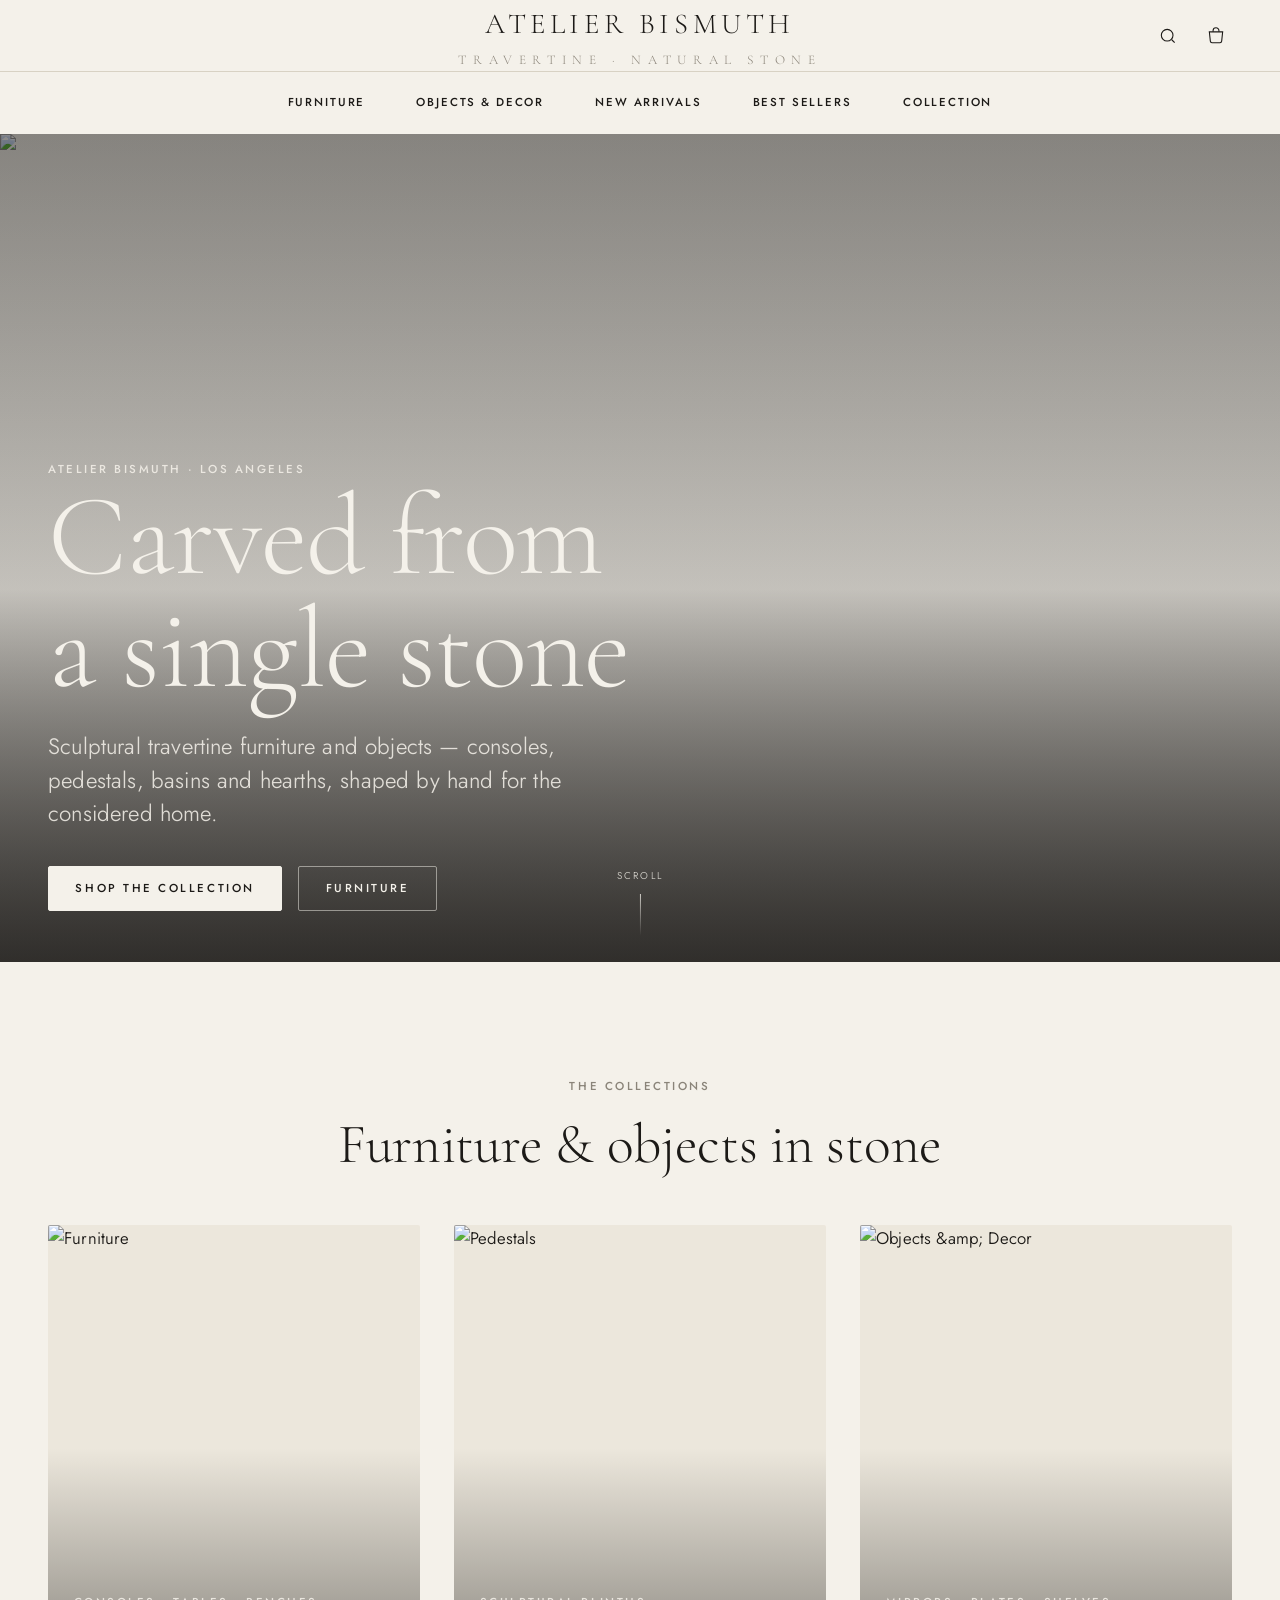
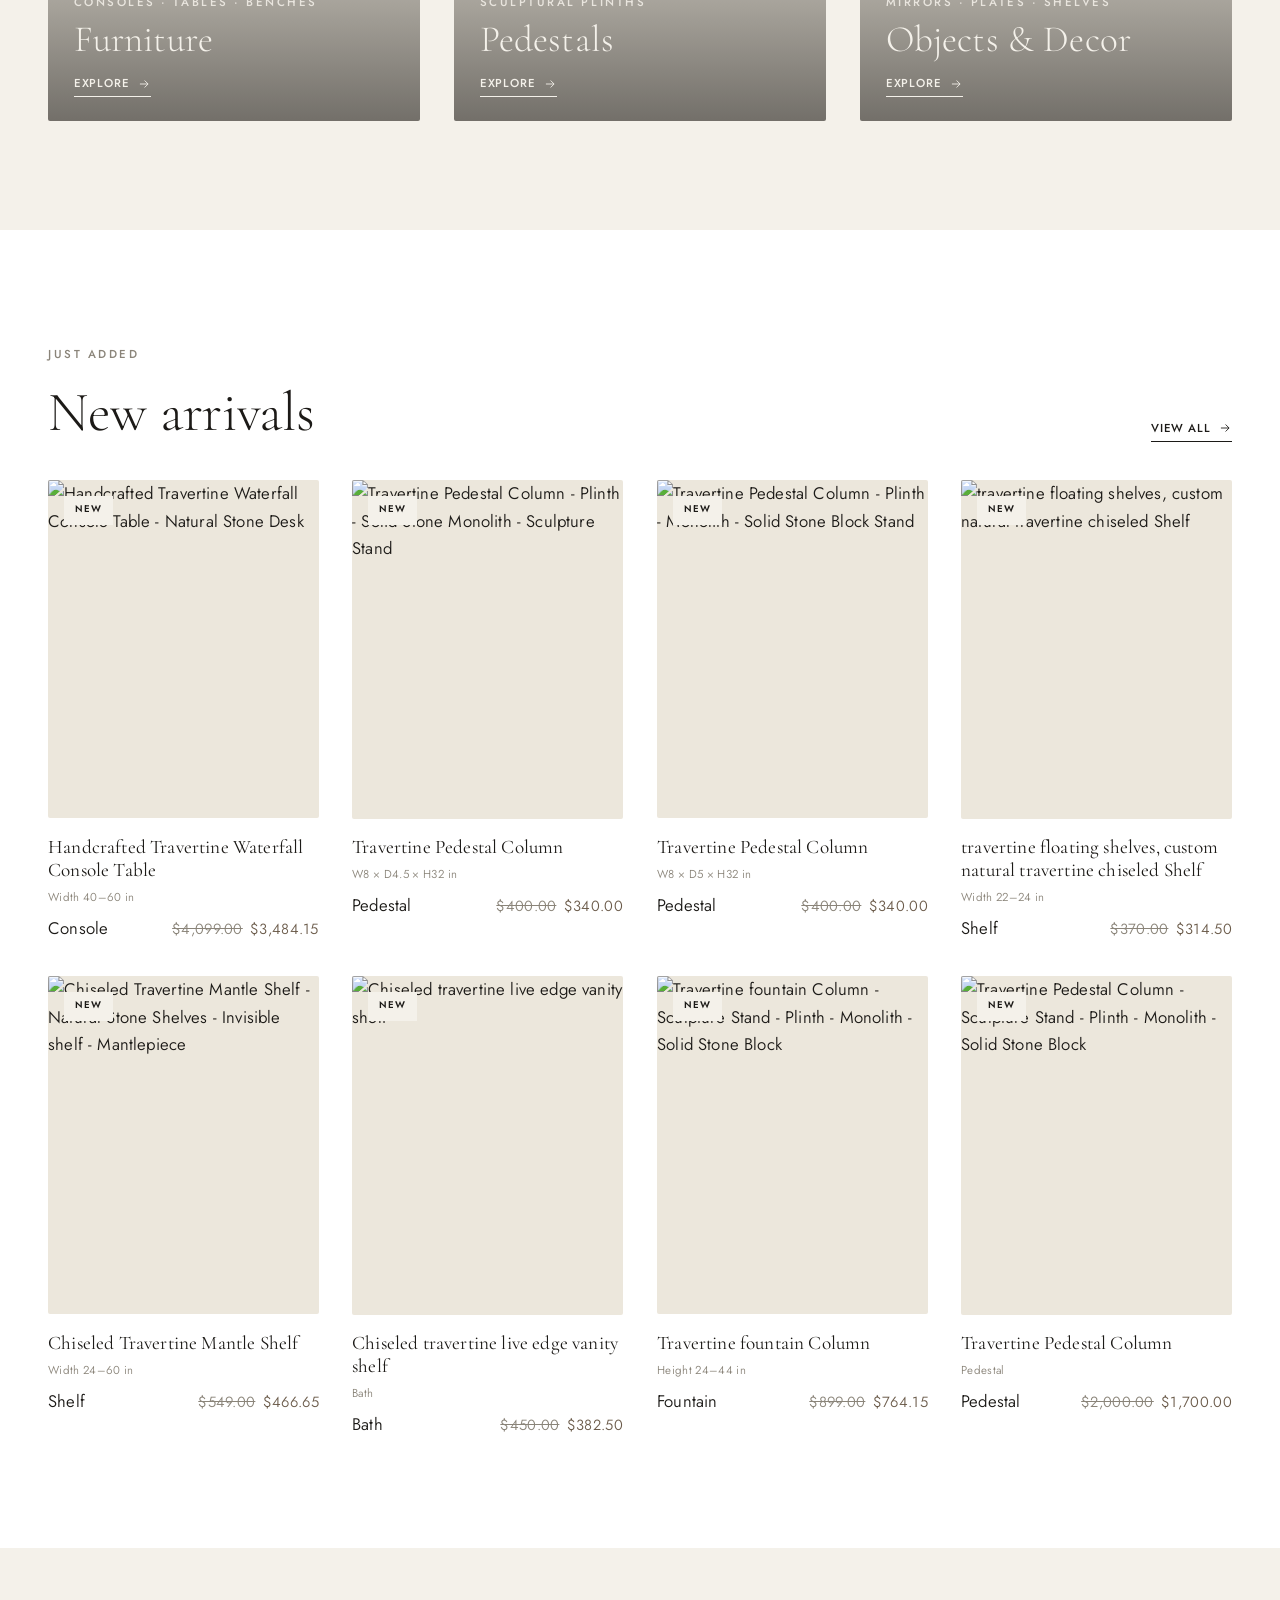
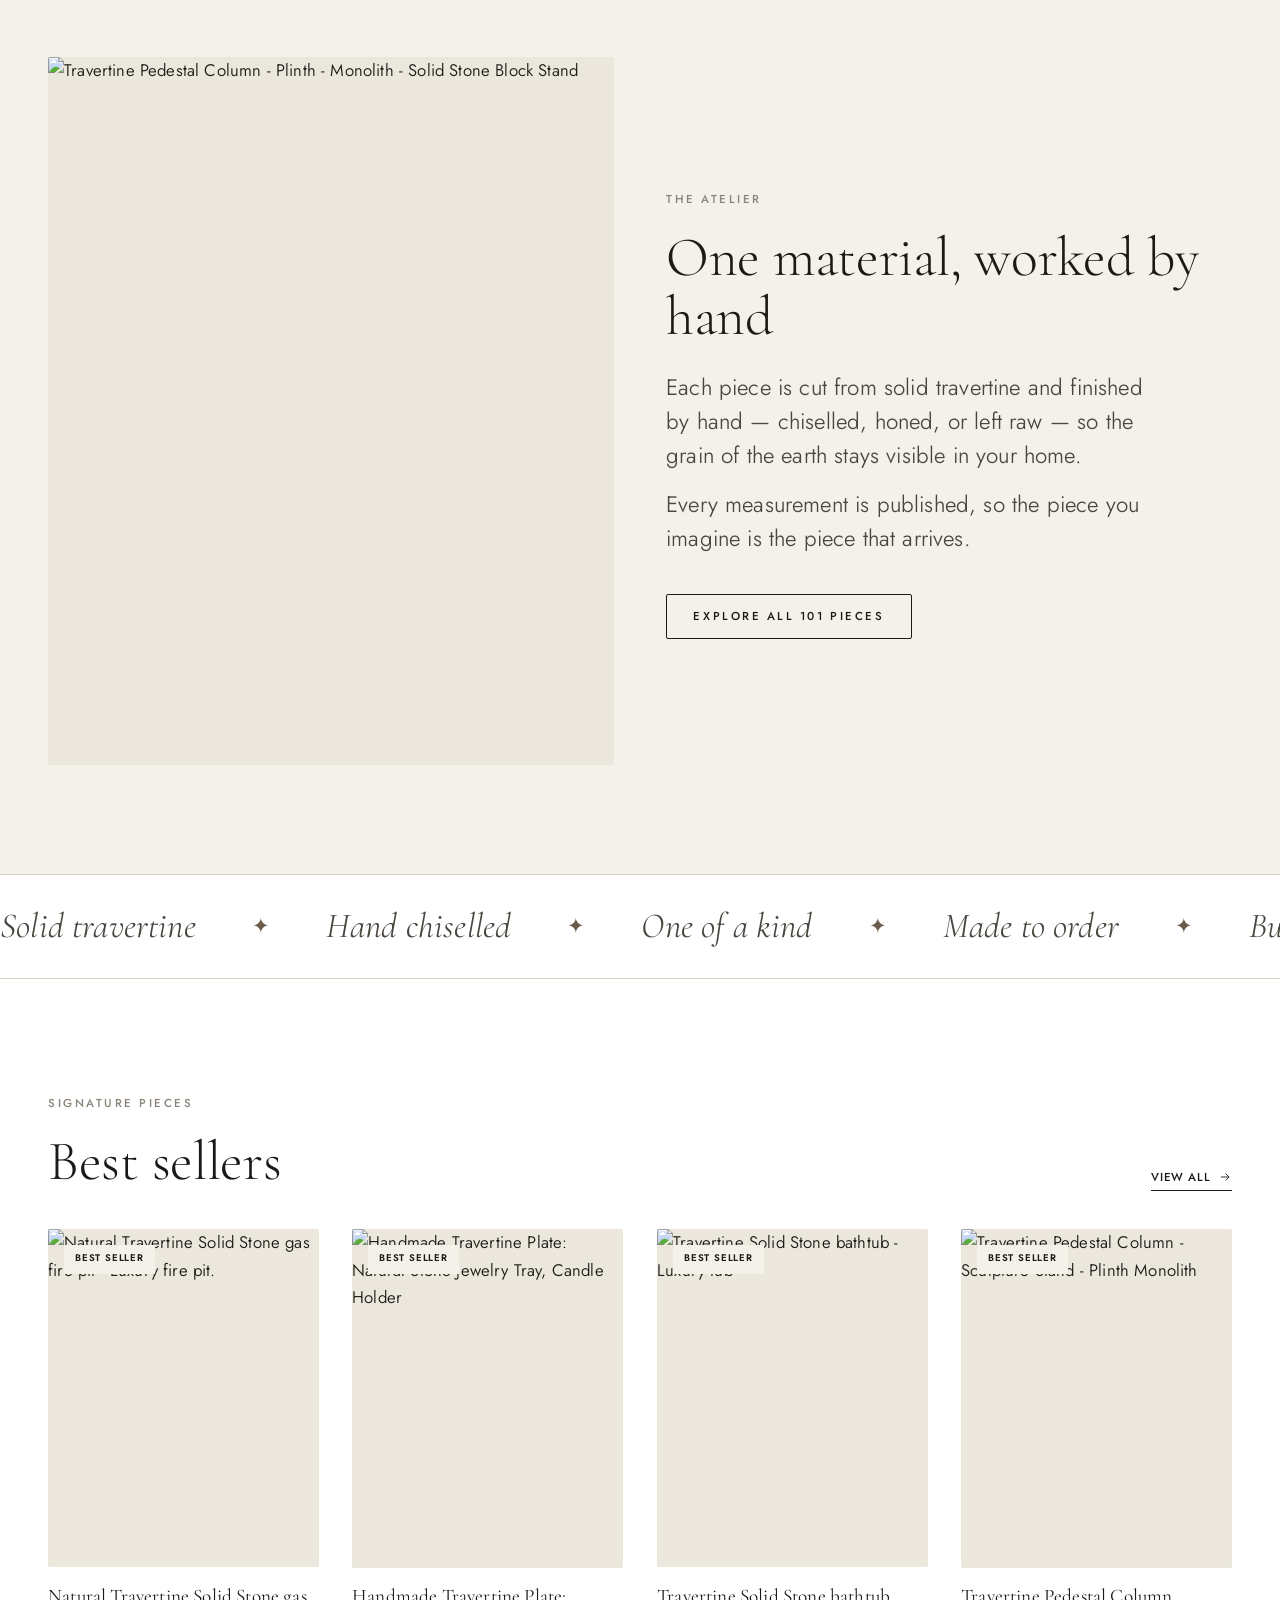
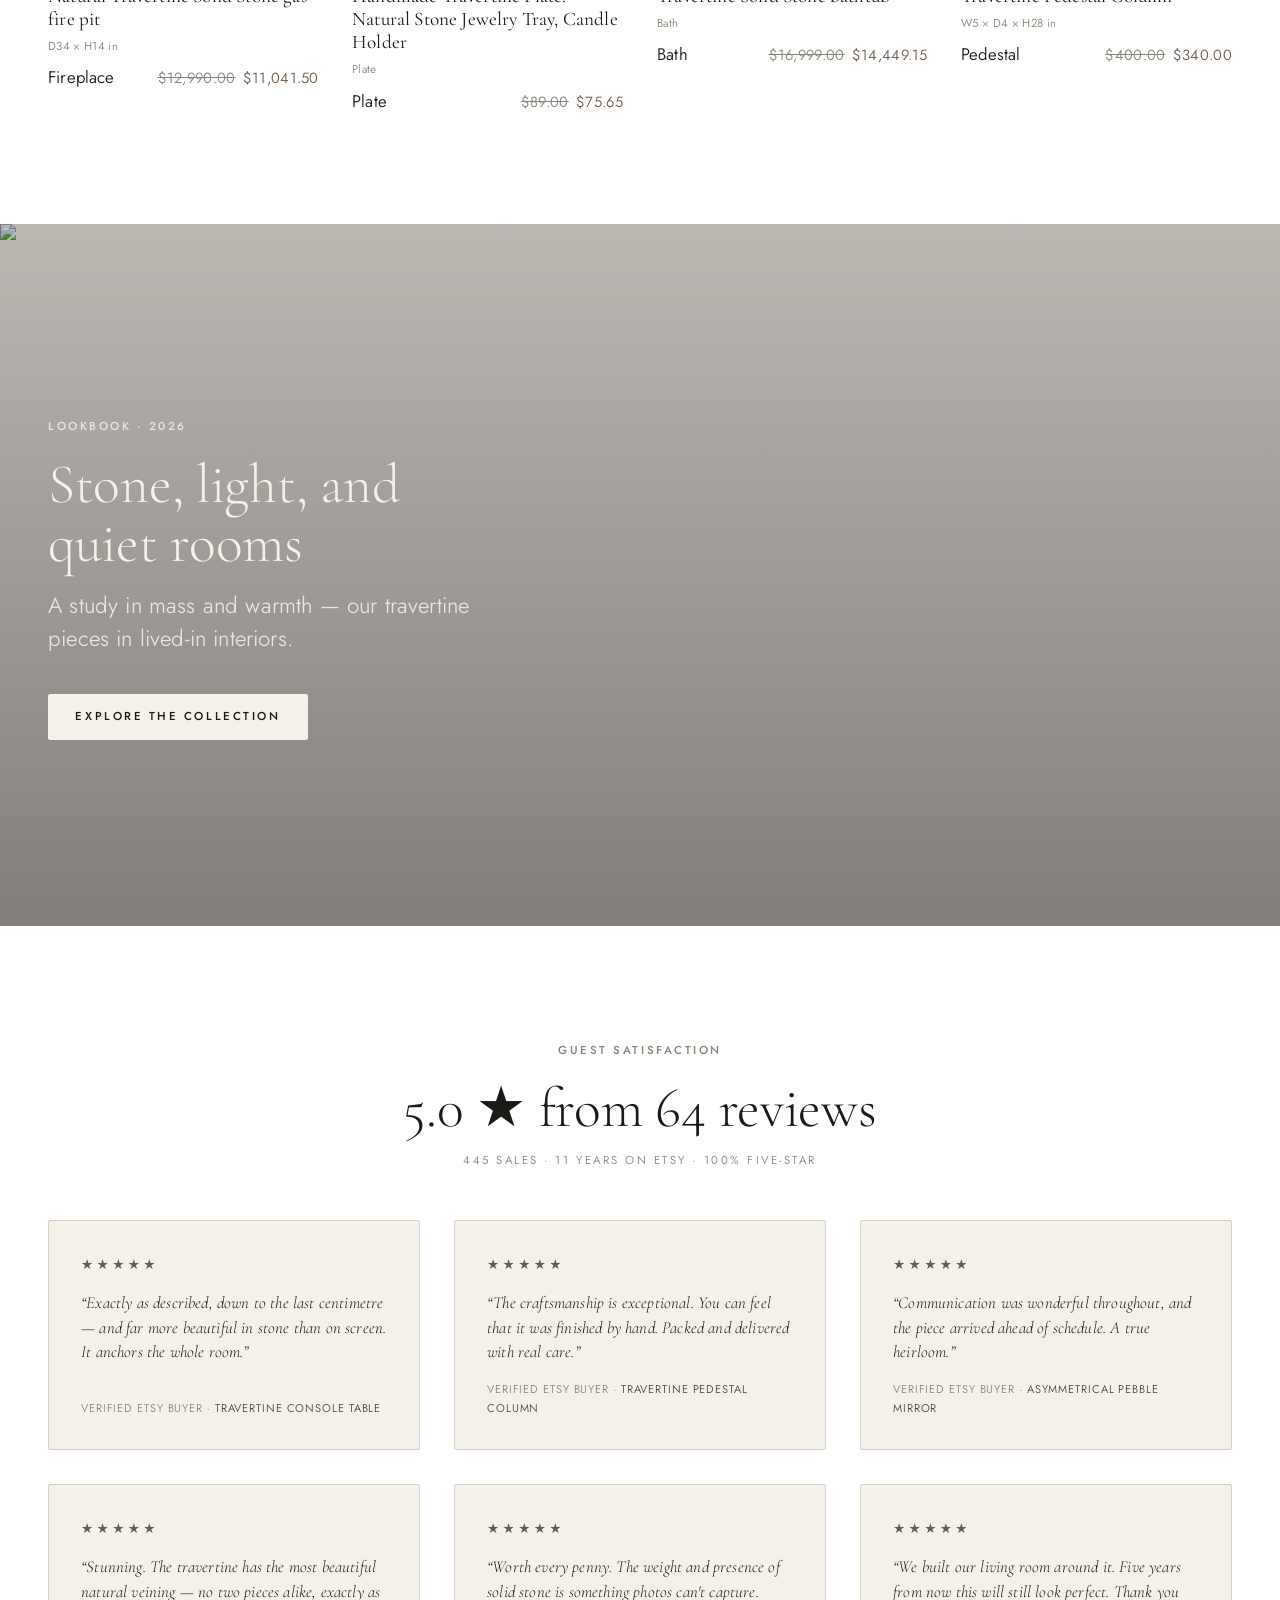
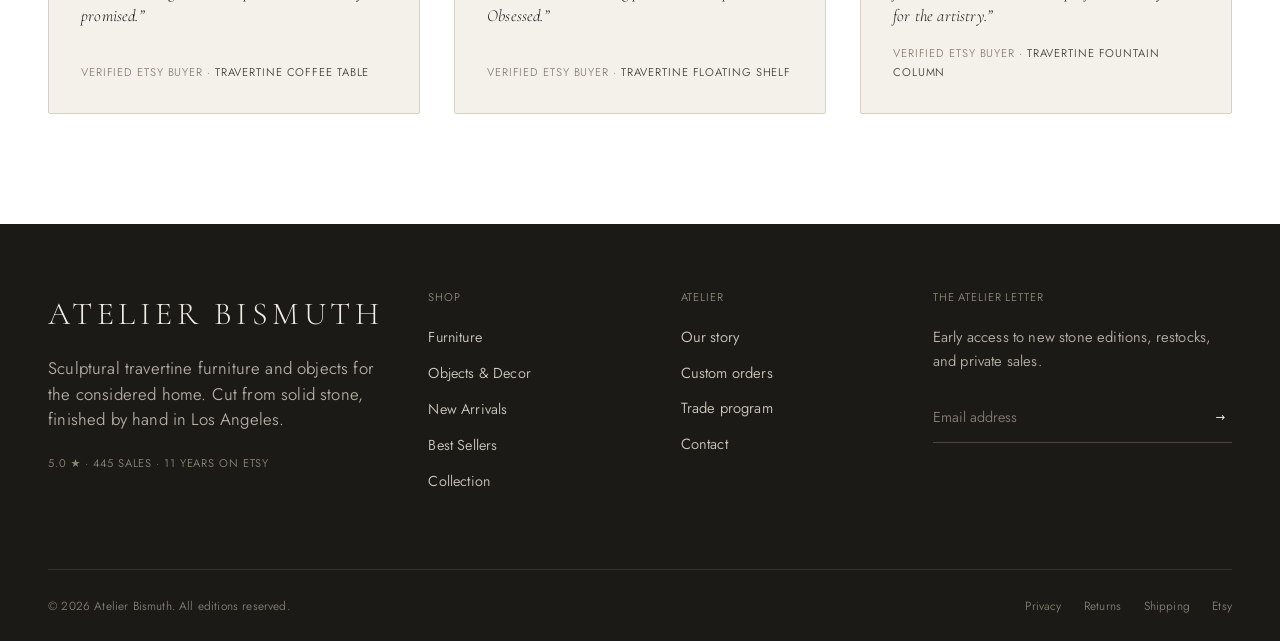
==== docs/index.html @ 09d8c958 "feat: Etsy reviews section (guest satisfaction) + dedupe New Arrivals/Best Sellers Co-Authored-By: C" ====
<!doctype html>
<html lang="en" class="no-js">
<head>
<meta charset="utf-8"><meta name="viewport" content="width=device-width, initial-scale=1.0">
<title>Travertine &amp; Natural Stone Furniture — Atelier Bismuth</title>
<meta name="description" content="Sculptural travertine furniture and objects — consoles, pedestals, basins and hearths, cut from solid stone and finished by hand in Los Angeles.">
<link rel="preconnect" href="https://fonts.googleapis.com"><link rel="preconnect" href="https://fonts.gstatic.com" crossorigin>
<link href="https://fonts.googleapis.com/css2?family=Cormorant+Garamond:ital,wght@0,300;0,400;0,500;1,300;1,400&family=Jost:wght@300;400;500&display=swap" rel="stylesheet">
<link rel="stylesheet" href="./base.css"><link rel="stylesheet" href="./site.css">
<script>document.documentElement.className='js';</script>
</head>
<body class="template-travertine-natural-stone-furniture">
<header class="site-header" data-header>
  <div class="page-width header-top">
    <div class="header-side">
      <button class="nav-toggle icon-btn" data-drawer-open aria-label="Menu"><svg width="20" height="20" viewBox="0 0 24 24" fill="none" stroke="currentColor" stroke-width="1.3"><path d="M3 6h18M3 12h18M3 18h18"/></svg></button>
    </div>
    <a href="index.html" class="brand-wordmark">Atelier Bismuth<small>Travertine · Natural Stone</small></a>
    <div class="header-side header-icons" style="justify-content:flex-end">
      <button class="icon-btn" aria-label="Search"><svg width="20" height="20" viewBox="0 0 24 24" fill="none" stroke="currentColor" stroke-width="1.3"><circle cx="11" cy="11" r="7"/><path d="m20 20-3.5-3.5"/></svg></button>
      <button class="icon-btn" aria-label="Cart"><svg width="20" height="20" viewBox="0 0 24 24" fill="none" stroke="currentColor" stroke-width="1.3"><path d="M4 7h16l-1.2 11.2a2 2 0 0 1-2 1.8H7.2a2 2 0 0 1-2-1.8L4 7Z"/><path d="M8.5 7V5.5a3.5 3.5 0 0 1 7 0V7"/></svg><span class="cart-count" style="display:none">0</span></button>
    </div>
  </div>
  <nav class="header-bar" aria-label="Primary"><div class="page-width header-bar__inner">
    <a href="furniture.html" class="nav-link">Furniture</a><a href="objects-decor.html" class="nav-link">Objects &amp; Decor</a><a href="new-arrivals.html" class="nav-link">New Arrivals</a><a href="best-sellers.html" class="nav-link">Best Sellers</a><a href="collection.html" class="nav-link">Collection</a>
  </div></nav>
</header>
<div class="drawer" data-drawer aria-hidden="true" role="dialog" aria-label="Menu">
  <div class="drawer__scrim" data-drawer-close></div>
  <div class="drawer__panel">
    <div class="flex items-center justify-between" style="margin-bottom:1rem"><span class="brand-wordmark" style="font-size:1.4rem">Atelier Bismuth</span><button class="icon-btn" data-drawer-close aria-label="Close"><svg width="20" height="20" viewBox="0 0 24 24" fill="none" stroke="currentColor" stroke-width="1.3"><path d="M5 5l14 14M19 5L5 19"/></svg></button></div>
    <nav class="stack" style="--stack-gap:0.3rem"><a href="furniture.html" class="nav-link" data-drawer-close>Furniture</a><a href="objects-decor.html" class="nav-link" data-drawer-close>Objects &amp; Decor</a><a href="new-arrivals.html" class="nav-link" data-drawer-close>New Arrivals</a><a href="best-sellers.html" class="nav-link" data-drawer-close>Best Sellers</a><a href="collection.html" class="nav-link" data-drawer-close>Collection</a></nav>
  </div>
</div>
<main>
  <section class="hero">
    <div class="hero__media"><img src="https://i.etsystatic.com/8535050/r/il/a864c3/8140949678/il_fullxfull.8140949678_akm6.jpg" alt="Handcrafted Travertine Waterfall Console Table - Natural Stone Desk"><div class="hero__scrim"></div></div>
    <div class="hero__inner page-width"><div class="measure-wide">
      <span class="eyebrow" style="color:rgba(244,241,234,.85)" data-reveal>Atelier Bismuth · Los Angeles</span>
      <h1 class="hero__title display" data-reveal data-reveal-delay="1">Carved from<br>a single stone</h1>
      <p class="hero__sub lead" data-reveal data-reveal-delay="2">Sculptural travertine furniture and objects — consoles, pedestals, basins and hearths, shaped by hand for the considered home.</p>
      <div class="hero__actions" data-reveal data-reveal-delay="3"><a href="collection.html" class="btn btn--light">Shop the collection</a><a href="furniture.html" class="btn btn--ghost-light">Furniture</a></div>
    </div></div>
    <div class="scroll-cue">Scroll<span></span></div>
  </section>

  <section class="section"><div class="page-width">
    <div class="center" style="margin-bottom:clamp(2rem,4vw,4rem)" data-reveal><span class="eyebrow">The Collections</span><h2 class="h2 mt-2">Furniture &amp; objects in stone</h2></div>
    <div class="grid cols-3">
      <a href="furniture.html" class="collection-tile" data-reveal>
    <div class="media media--tall media-zoom"><img src="https://i.etsystatic.com/8535050/r/il/3b7f1e/6748838439/il_fullxfull.6748838439_lgia.jpg" loading="lazy" alt="Furniture">
      <div class="tile-grad"></div>
      <div class="tile-cap"><span class="eyebrow" style="color:rgba(244,241,234,.85)">Consoles · Tables · Benches</span><h3 class="h3">Furniture</h3><span class="link-underline">Explore <svg width="14" height="14" viewBox="0 0 24 24" fill="none" stroke="currentColor" stroke-width="1.5"><path d="M5 12h14M13 6l6 6-6 6"/></svg></span></div>
    </div></a>
      <a href="furniture.html?f=Pedestals" class="collection-tile" data-reveal>
    <div class="media media--tall media-zoom"><img src="https://i.etsystatic.com/8535050/r/il/3b7f1e/6748838439/il_fullxfull.6748838439_lgia.jpg" loading="lazy" alt="Pedestals">
      <div class="tile-grad"></div>
      <div class="tile-cap"><span class="eyebrow" style="color:rgba(244,241,234,.85)">Sculptural plinths</span><h3 class="h3">Pedestals</h3><span class="link-underline">Explore <svg width="14" height="14" viewBox="0 0 24 24" fill="none" stroke="currentColor" stroke-width="1.5"><path d="M5 12h14M13 6l6 6-6 6"/></svg></span></div>
    </div></a>
      <a href="objects-decor.html" class="collection-tile" data-reveal>
    <div class="media media--tall media-zoom"><img src="https://i.etsystatic.com/8535050/r/il/14fc6a/8160767980/il_fullxfull.8160767980_43hy.jpg" loading="lazy" alt="Objects &amp;amp; Decor">
      <div class="tile-grad"></div>
      <div class="tile-cap"><span class="eyebrow" style="color:rgba(244,241,234,.85)">Mirrors · Plates · Shelves</span><h3 class="h3">Objects &amp; Decor</h3><span class="link-underline">Explore <svg width="14" height="14" viewBox="0 0 24 24" fill="none" stroke="currentColor" stroke-width="1.5"><path d="M5 12h14M13 6l6 6-6 6"/></svg></span></div>
    </div></a>
    </div>
  </div></section>

  <section class="section bg-surface"><div class="page-width">
    <div class="row-head" data-reveal><div><span class="eyebrow">Just added</span><h2 class="h2 mt-2">New arrivals</h2></div><a href="new-arrivals.html" class="link-underline link-arrow">View all <svg width="14" height="14" viewBox="0 0 24 24" fill="none" stroke="currentColor" stroke-width="1.5"><path d="M5 12h14M13 6l6 6-6 6"/></svg></a></div>
    <div class="grid cols-4"><article class="product-card" data-cat="Furniture" data-sub="Console" data-group="Tables &amp; Consoles" data-reveal data-reveal-delay="1">
    <a href="product.html?h=handcrafted-travertine-waterfall-console-table-natural-stone-desk" class="product-card__media media media-zoom" aria-label="Handcrafted Travertine Waterfall Console Table - Natural Stone Desk">
      <span class="product-card__badge">New</span>
      <img src="https://i.etsystatic.com/8535050/r/il/a864c3/8140949678/il_fullxfull.8140949678_akm6.jpg" loading="lazy" width="700" height="875" alt="Handcrafted Travertine Waterfall Console Table - Natural Stone Desk">
      <img class="alt-img" src="https://i.etsystatic.com/8535050/r/il/11e44e/8140952048/il_fullxfull.8140952048_isll.jpg" loading="lazy" alt="" aria-hidden="true">
    </a>
    <div class="product-card__body">
      <a href="product.html?h=handcrafted-travertine-waterfall-console-table-natural-stone-desk"><h3 class="product-card__title">Handcrafted Travertine Waterfall Console Table</h3></a>
      <span class="product-card__dims">Width 40–60 in</span>
      <div class="product-card__meta"><span class="product-card__type">Console</span>
        <span class="product-card__price"><span class="price--was">$4,099.00</span><span class="price--sale">$3,484.15</span></span></div>
    </div>
  </article><article class="product-card" data-cat="Furniture" data-sub="Pedestal" data-group="Pedestals" data-reveal data-reveal-delay="2">
    <a href="product.html?h=travertine-pedestal-column-plinth-solid-stone-monolith-sculpture-stand" class="product-card__media media media-zoom" aria-label="Travertine Pedestal Column - Plinth - Solid Stone Monolith - Sculpture Stand">
      <span class="product-card__badge">New</span>
      <img src="https://i.etsystatic.com/8535050/r/il/3b7f1e/6748838439/il_fullxfull.6748838439_lgia.jpg" loading="lazy" width="700" height="875" alt="Travertine Pedestal Column - Plinth - Solid Stone Monolith - Sculpture Stand">
      <img class="alt-img" src="https://i.etsystatic.com/8535050/r/il/f64639/6747308183/il_fullxfull.6747308183_tleb.jpg" loading="lazy" alt="" aria-hidden="true">
    </a>
    <div class="product-card__body">
      <a href="product.html?h=travertine-pedestal-column-plinth-solid-stone-monolith-sculpture-stand"><h3 class="product-card__title">Travertine Pedestal Column</h3></a>
      <span class="product-card__dims">W8 × D4.5 × H32 in</span>
      <div class="product-card__meta"><span class="product-card__type">Pedestal</span>
        <span class="product-card__price"><span class="price--was">$400.00</span><span class="price--sale">$340.00</span></span></div>
    </div>
  </article><article class="product-card" data-cat="Furniture" data-sub="Pedestal" data-group="Pedestals" data-reveal data-reveal-delay="3">
    <a href="product.html?h=travertine-pedestal-column-plinth-monolith-solid-stone-block-stand" class="product-card__media media media-zoom" aria-label="Travertine Pedestal Column - Plinth - Monolith - Solid Stone Block Stand">
      <span class="product-card__badge">New</span>
      <img src="https://i.etsystatic.com/8535050/r/il/c7f630/7123890373/il_fullxfull.7123890373_auor.jpg" loading="lazy" width="700" height="875" alt="Travertine Pedestal Column - Plinth - Monolith - Solid Stone Block Stand">
      <img class="alt-img" src="https://i.etsystatic.com/8535050/r/il/b21faa/7966545280/il_fullxfull.7966545280_alse.jpg" loading="lazy" alt="" aria-hidden="true">
    </a>
    <div class="product-card__body">
      <a href="product.html?h=travertine-pedestal-column-plinth-monolith-solid-stone-block-stand"><h3 class="product-card__title">Travertine Pedestal Column</h3></a>
      <span class="product-card__dims">W8 × D5 × H32 in</span>
      <div class="product-card__meta"><span class="product-card__type">Pedestal</span>
        <span class="product-card__price"><span class="price--was">$400.00</span><span class="price--sale">$340.00</span></span></div>
    </div>
  </article><article class="product-card" data-cat="Furniture" data-sub="Shelf" data-group="Shelves" data-reveal data-reveal-delay="4">
    <a href="product.html?h=travertine-floating-shelves-custom-natural-travertine-chiseled-shelf" class="product-card__media media media-zoom" aria-label="travertine floating shelves, custom natural travertine chiseled Shelf">
      <span class="product-card__badge">New</span>
      <img src="https://i.etsystatic.com/8535050/r/il/34f8f6/8231024393/il_fullxfull.8231024393_g1g0.jpg" loading="lazy" width="700" height="875" alt="travertine floating shelves, custom natural travertine chiseled Shelf">
      <img class="alt-img" src="https://i.etsystatic.com/8535050/r/il/d2efe3/6336803021/il_fullxfull.6336803021_gnzm.jpg" loading="lazy" alt="" aria-hidden="true">
    </a>
    <div class="product-card__body">
      <a href="product.html?h=travertine-floating-shelves-custom-natural-travertine-chiseled-shelf"><h3 class="product-card__title">travertine floating shelves, custom natural travertine chiseled Shelf</h3></a>
      <span class="product-card__dims">Width 22–24 in</span>
      <div class="product-card__meta"><span class="product-card__type">Shelf</span>
        <span class="product-card__price"><span class="price--was">$370.00</span><span class="price--sale">$314.50</span></span></div>
    </div>
  </article><article class="product-card" data-cat="Furniture" data-sub="Shelf" data-group="Shelves" data-reveal data-reveal-delay="1">
    <a href="product.html?h=chiseled-travertine-mantle-shelf-natural-stone-shelves-invisible-shelf" class="product-card__media media media-zoom" aria-label="Chiseled Travertine Mantle Shelf - Natural Stone Shelves - Invisible shelf - Mantlepiece">
      <span class="product-card__badge">New</span>
      <img src="https://i.etsystatic.com/8535050/r/il/dde16d/8181881985/il_fullxfull.8181881985_15hk.jpg" loading="lazy" width="700" height="875" alt="Chiseled Travertine Mantle Shelf - Natural Stone Shelves - Invisible shelf - Mantlepiece">
      <img class="alt-img" src="https://i.etsystatic.com/8535050/r/il/09d345/7313768215/il_fullxfull.7313768215_q37n.jpg" loading="lazy" alt="" aria-hidden="true">
    </a>
    <div class="product-card__body">
      <a href="product.html?h=chiseled-travertine-mantle-shelf-natural-stone-shelves-invisible-shelf"><h3 class="product-card__title">Chiseled Travertine Mantle Shelf</h3></a>
      <span class="product-card__dims">Width 24–60 in</span>
      <div class="product-card__meta"><span class="product-card__type">Shelf</span>
        <span class="product-card__price"><span class="price--was">$549.00</span><span class="price--sale">$466.65</span></span></div>
    </div>
  </article><article class="product-card" data-cat="Furniture" data-sub="Bath" data-group="Tubs &amp; Baths" data-reveal data-reveal-delay="2">
    <a href="product.html?h=chiseled-travertine-live-edge-vanity-shelf" class="product-card__media media media-zoom" aria-label="Chiseled travertine live edge vanity shelf">
      <span class="product-card__badge">New</span>
      <img src="https://i.etsystatic.com/8535050/r/il/4c0faf/6126847923/il_fullxfull.6126847923_2o0r.jpg" loading="lazy" width="700" height="875" alt="Chiseled travertine live edge vanity shelf">
      <img class="alt-img" src="https://i.etsystatic.com/8535050/r/il/ca6086/5445692611/il_fullxfull.5445692611_dldk.jpg" loading="lazy" alt="" aria-hidden="true">
    </a>
    <div class="product-card__body">
      <a href="product.html?h=chiseled-travertine-live-edge-vanity-shelf"><h3 class="product-card__title">Chiseled travertine live edge vanity shelf</h3></a>
      <span class="product-card__dims">Bath</span>
      <div class="product-card__meta"><span class="product-card__type">Bath</span>
        <span class="product-card__price"><span class="price--was">$450.00</span><span class="price--sale">$382.50</span></span></div>
    </div>
  </article><article class="product-card" data-cat="Objects &amp; Decor" data-sub="Fountain" data-group="Fountains" data-reveal data-reveal-delay="3">
    <a href="product.html?h=travertine-fountain-column-sculpture-stand-plinth-monolith-solid-stone" class="product-card__media media media-zoom" aria-label="Travertine fountain Column - Sculpture Stand - Plinth - Monolith - Solid Stone Block">
      <span class="product-card__badge">New</span>
      <img src="https://i.etsystatic.com/8535050/r/il/14fc6a/8160767980/il_fullxfull.8160767980_43hy.jpg" loading="lazy" width="700" height="875" alt="Travertine fountain Column - Sculpture Stand - Plinth - Monolith - Solid Stone Block">
      <img class="alt-img" src="https://i.etsystatic.com/8535050/r/il/671c08/8205492875/il_fullxfull.8205492875_cqah.jpg" loading="lazy" alt="" aria-hidden="true">
    </a>
    <div class="product-card__body">
      <a href="product.html?h=travertine-fountain-column-sculpture-stand-plinth-monolith-solid-stone"><h3 class="product-card__title">Travertine fountain Column</h3></a>
      <span class="product-card__dims">Height 24–44 in</span>
      <div class="product-card__meta"><span class="product-card__type">Fountain</span>
        <span class="product-card__price"><span class="price--was">$899.00</span><span class="price--sale">$764.15</span></span></div>
    </div>
  </article><article class="product-card" data-cat="Furniture" data-sub="Pedestal" data-group="Pedestals" data-reveal data-reveal-delay="4">
    <a href="product.html?h=travertine-pedestal-column-sculpture-stand-plinth-monolith-solid-stone" class="product-card__media media media-zoom" aria-label="Travertine Pedestal Column - Sculpture Stand - Plinth - Monolith - Solid Stone Block">
      <span class="product-card__badge">New</span>
      <img src="https://i.etsystatic.com/8535050/r/il/848041/8157568504/il_fullxfull.8157568504_nir0.jpg" loading="lazy" width="700" height="875" alt="Travertine Pedestal Column - Sculpture Stand - Plinth - Monolith - Solid Stone Block">
      <img class="alt-img" src="https://i.etsystatic.com/8535050/r/il/671c08/8205492875/il_fullxfull.8205492875_cqah.jpg" loading="lazy" alt="" aria-hidden="true">
    </a>
    <div class="product-card__body">
      <a href="product.html?h=travertine-pedestal-column-sculpture-stand-plinth-monolith-solid-stone"><h3 class="product-card__title">Travertine Pedestal Column</h3></a>
      <span class="product-card__dims">Pedestal</span>
      <div class="product-card__meta"><span class="product-card__type">Pedestal</span>
        <span class="product-card__price"><span class="price--was">$2,000.00</span><span class="price--sale">$1,700.00</span></span></div>
    </div>
  </article></div>
  </div></section>

  <section class="section"><div class="page-width"><div class="feature">
    <div class="feature__media media media--portrait media-zoom" data-reveal><img src="https://i.etsystatic.com/8535050/r/il/c7f630/7123890373/il_fullxfull.7123890373_auor.jpg" loading="lazy" alt="Travertine Pedestal Column - Plinth - Monolith - Solid Stone Block Stand"></div>
    <div class="feature__copy" data-reveal data-reveal-delay="1"><span class="eyebrow">The Atelier</span><h2 class="h2 mt-2">One material, worked by hand</h2>
      <div class="feature__body lead mt-3"><p>Each piece is cut from solid travertine and finished by hand — chiselled, honed, or left raw — so the grain of the earth stays visible in your home.</p><p style="margin-top:1rem">Every measurement is published, so the piece you imagine is the piece that arrives.</p></div>
      <a href="collection.html" class="btn btn--outline mt-4">Explore all 101 pieces</a></div>
  </div></div></section>

  <div class="marquee bg-surface" aria-hidden="true"><div class="marquee__track"><span>Solid travertine</span><span>Hand chiselled</span><span>One of a kind</span><span>Made to order</span><span>Built to outlast us</span><span>Solid travertine</span><span>Hand chiselled</span><span>One of a kind</span><span>Made to order</span><span>Built to outlast us</span></div></div>

  <section class="section bg-surface"><div class="page-width">
    <div class="row-head" data-reveal><div><span class="eyebrow">Signature pieces</span><h2 class="h2 mt-2">Best sellers</h2></div><a href="best-sellers.html" class="link-underline link-arrow">View all <svg width="14" height="14" viewBox="0 0 24 24" fill="none" stroke="currentColor" stroke-width="1.5"><path d="M5 12h14M13 6l6 6-6 6"/></svg></a></div>
    <div class="grid cols-4"><article class="product-card" data-cat="Furniture" data-sub="Fireplace" data-group="Fireplaces" data-reveal data-reveal-delay="1">
    <a href="product.html?h=natural-travertine-solid-stone-gas-fire-pit-luxury-fire-pit" class="product-card__media media media-zoom" aria-label="Natural Travertine Solid Stone gas fire pit - Luxury fire pit.">
      <span class="product-card__badge">Best seller</span>
      <img src="https://i.etsystatic.com/8535050/r/il/c9cb9e/8141248894/il_fullxfull.8141248894_ne6q.jpg" loading="lazy" width="700" height="875" alt="Natural Travertine Solid Stone gas fire pit - Luxury fire pit.">
      <img class="alt-img" src="https://i.etsystatic.com/8535050/r/il/845bb2/8189146819/il_fullxfull.8189146819_m562.jpg" loading="lazy" alt="" aria-hidden="true">
    </a>
    <div class="product-card__body">
      <a href="product.html?h=natural-travertine-solid-stone-gas-fire-pit-luxury-fire-pit"><h3 class="product-card__title">Natural Travertine Solid Stone gas fire pit</h3></a>
      <span class="product-card__dims">D34 × H14 in</span>
      <div class="product-card__meta"><span class="product-card__type">Fireplace</span>
        <span class="product-card__price"><span class="price--was">$12,990.00</span><span class="price--sale">$11,041.50</span></span></div>
    </div>
  </article><article class="product-card" data-cat="Objects &amp; Decor" data-sub="Plate" data-group="Plates &amp; Trays" data-reveal data-reveal-delay="2">
    <a href="product.html?h=handmade-travertine-plate-natural-stone-jewelry-tray-candle-holder" class="product-card__media media media-zoom" aria-label="Handmade Travertine Plate: Natural Stone Jewelry Tray, Candle Holder">
      <span class="product-card__badge">Best seller</span>
      <img src="https://i.etsystatic.com/8535050/r/il/5efb4b/6529911934/il_fullxfull.6529911934_nh52.jpg" loading="lazy" width="700" height="875" alt="Handmade Travertine Plate: Natural Stone Jewelry Tray, Candle Holder">
      <img class="alt-img" src="https://i.etsystatic.com/8535050/r/il/6376fc/6529911858/il_fullxfull.6529911858_eqwm.jpg" loading="lazy" alt="" aria-hidden="true">
    </a>
    <div class="product-card__body">
      <a href="product.html?h=handmade-travertine-plate-natural-stone-jewelry-tray-candle-holder"><h3 class="product-card__title">Handmade Travertine Plate: Natural Stone Jewelry Tray, Candle Holder</h3></a>
      <span class="product-card__dims">Plate</span>
      <div class="product-card__meta"><span class="product-card__type">Plate</span>
        <span class="product-card__price"><span class="price--was">$89.00</span><span class="price--sale">$75.65</span></span></div>
    </div>
  </article><article class="product-card" data-cat="Furniture" data-sub="Bath" data-group="Tubs &amp; Baths" data-reveal data-reveal-delay="3">
    <a href="product.html?h=travertine-solid-stone-bathtub-luxury-tub" class="product-card__media media media-zoom" aria-label="Travertine Solid Stone bathtub - Luxury tub">
      <span class="product-card__badge">Best seller</span>
      <img src="https://i.etsystatic.com/8535050/r/il/7ac842/8184879507/il_fullxfull.8184879507_jdeq.jpg" loading="lazy" width="700" height="875" alt="Travertine Solid Stone bathtub - Luxury tub">
      <img class="alt-img" src="https://i.etsystatic.com/8535050/r/il/8a8697/8184879505/il_fullxfull.8184879505_2mea.jpg" loading="lazy" alt="" aria-hidden="true">
    </a>
    <div class="product-card__body">
      <a href="product.html?h=travertine-solid-stone-bathtub-luxury-tub"><h3 class="product-card__title">Travertine Solid Stone bathtub</h3></a>
      <span class="product-card__dims">Bath</span>
      <div class="product-card__meta"><span class="product-card__type">Bath</span>
        <span class="product-card__price"><span class="price--was">$16,999.00</span><span class="price--sale">$14,449.15</span></span></div>
    </div>
  </article><article class="product-card" data-cat="Furniture" data-sub="Pedestal" data-group="Pedestals" data-reveal data-reveal-delay="4">
    <a href="product.html?h=travertine-pedestal-column-sculpture-stand-plinth-monolith" class="product-card__media media media-zoom" aria-label="Travertine Pedestal Column - Sculpture Stand - Plinth Monolith">
      <span class="product-card__badge">Best seller</span>
      <img src="https://i.etsystatic.com/8535050/r/il/d9f643/6643504024/il_fullxfull.6643504024_rlla.jpg" loading="lazy" width="700" height="875" alt="Travertine Pedestal Column - Sculpture Stand - Plinth Monolith">
      <img class="alt-img" src="https://i.etsystatic.com/8535050/r/il/250a48/6273183919/il_fullxfull.6273183919_lyet.jpg" loading="lazy" alt="" aria-hidden="true">
    </a>
    <div class="product-card__body">
      <a href="product.html?h=travertine-pedestal-column-sculpture-stand-plinth-monolith"><h3 class="product-card__title">Travertine Pedestal Column</h3></a>
      <span class="product-card__dims">W5 × D4 × H28 in</span>
      <div class="product-card__meta"><span class="product-card__type">Pedestal</span>
        <span class="product-card__price"><span class="price--was">$400.00</span><span class="price--sale">$340.00</span></span></div>
    </div>
  </article></div>
  </div></section>

  <section class="section--flush"><div class="collection-hero" style="min-height:78vh">
    <div class="collection-hero__media"><img src="https://i.etsystatic.com/8535050/r/il/4c0faf/6126847923/il_fullxfull.6126847923_2o0r.jpg" loading="lazy" alt="Chiseled travertine live edge vanity shelf"></div>
    <div class="page-width" style="position:relative;z-index:1;width:100%"><div class="measure" data-reveal>
      <span class="eyebrow" style="color:rgba(244,241,234,.85)">Lookbook · 2026</span><h2 class="h2 mt-2" style="color:#f4f1ea">Stone, light, and quiet rooms</h2>
      <p class="lead mt-2" style="color:rgba(244,241,234,.88)">A study in mass and warmth — our travertine pieces in lived-in interiors.</p>
      <a href="collection.html" class="btn btn--light mt-4">Explore the collection</a></div></div>
  </div></section>

  <section class="section reviews-sec"><div class="page-width">
    <div class="center" data-reveal style="margin-bottom:clamp(2rem,4vw,3.5rem)">
      <span class="eyebrow">Guest satisfaction</span>
      <h2 class="h2 mt-2">5.0 ★ from 64 reviews</h2>
      <p class="cat-hero__count" style="margin-top:.8rem">445 sales · 11 years on Etsy · 100% five-star</p>
    </div>
    <div class="grid cols-3">
      <figure class="review-card" data-reveal data-reveal-delay="1">
        <div class="stars" aria-label="5 out of 5 stars">★★★★★</div>
        <blockquote class="review-quote">“Exactly as described, down to the last centimetre — and far more beautiful in stone than on screen. It anchors the whole room.”</blockquote>
        <figcaption class="review-author">Verified Etsy buyer · <span>Travertine Console Table</span></figcaption>
      </figure><figure class="review-card" data-reveal data-reveal-delay="2">
        <div class="stars" aria-label="5 out of 5 stars">★★★★★</div>
        <blockquote class="review-quote">“The craftsmanship is exceptional. You can feel that it was finished by hand. Packed and delivered with real care.”</blockquote>
        <figcaption class="review-author">Verified Etsy buyer · <span>Travertine Pedestal Column</span></figcaption>
      </figure><figure class="review-card" data-reveal data-reveal-delay="3">
        <div class="stars" aria-label="5 out of 5 stars">★★★★★</div>
        <blockquote class="review-quote">“Communication was wonderful throughout, and the piece arrived ahead of schedule. A true heirloom.”</blockquote>
        <figcaption class="review-author">Verified Etsy buyer · <span>Asymmetrical Pebble Mirror</span></figcaption>
      </figure><figure class="review-card" data-reveal data-reveal-delay="1">
        <div class="stars" aria-label="5 out of 5 stars">★★★★★</div>
        <blockquote class="review-quote">“Stunning. The travertine has the most beautiful natural veining — no two pieces alike, exactly as promised.”</blockquote>
        <figcaption class="review-author">Verified Etsy buyer · <span>Travertine Coffee Table</span></figcaption>
      </figure><figure class="review-card" data-reveal data-reveal-delay="2">
        <div class="stars" aria-label="5 out of 5 stars">★★★★★</div>
        <blockquote class="review-quote">“Worth every penny. The weight and presence of solid stone is something photos can't capture. Obsessed.”</blockquote>
        <figcaption class="review-author">Verified Etsy buyer · <span>Travertine Floating Shelf</span></figcaption>
      </figure><figure class="review-card" data-reveal data-reveal-delay="3">
        <div class="stars" aria-label="5 out of 5 stars">★★★★★</div>
        <blockquote class="review-quote">“We built our living room around it. Five years from now this will still look perfect. Thank you for the artistry.”</blockquote>
        <figcaption class="review-author">Verified Etsy buyer · <span>Travertine Fountain Column</span></figcaption>
      </figure>
    </div>
  </div></section>
</main>
<footer class="site-footer">
  <div class="page-width">
    <div class="footer-grid">
      <div>
        <p class="footer-wordmark">Atelier Bismuth</p>
        <p class="lead" style="color:#b9b3a6;max-width:34ch;margin-top:1rem;font-size:1.05rem">Sculptural travertine furniture and objects for the considered home. Cut from solid stone, finished by hand in Los Angeles.</p>
        <p class="footer-title" style="margin-top:1.4rem">5.0 ★ · 445 sales · 11 years on Etsy</p>
      </div>
      <div><p class="footer-title">Shop</p><ul class="footer-links"><li><a href="furniture.html" style="font-size:0.9rem">Furniture</a></li><li><a href="objects-decor.html" style="font-size:0.9rem">Objects &amp; Decor</a></li><li><a href="new-arrivals.html" style="font-size:0.9rem">New Arrivals</a></li><li><a href="best-sellers.html" style="font-size:0.9rem">Best Sellers</a></li><li><a href="collection.html" style="font-size:0.9rem">Collection</a></li></ul></div>
      <div><p class="footer-title">Atelier</p><ul class="footer-links"><li><a href="#">Our story</a></li><li><a href="#">Custom orders</a></li><li><a href="#">Trade program</a></li><li><a href="#">Contact</a></li></ul></div>
      <div><p class="footer-title">The Atelier Letter</p><p style="font-size:0.92rem;margin-bottom:1.2rem;color:#b9b3a6">Early access to new stone editions, restocks, and private sales.</p>
        <form class="newsletter-form" onsubmit="return false"><input type="email" placeholder="Email address"><button type="submit">→</button></form></div>
    </div>
    <div class="footer-bottom"><span>© 2026 Atelier Bismuth. All editions reserved.</span><span class="footer-social" style="gap:1.4rem"><a href="#">Privacy</a><a href="#">Returns</a><a href="#">Shipping</a><a href="https://www.etsy.com/shop/AtelierBismuth" target="_blank" rel="noopener">Etsy</a></span></div>
  </div>
</footer>
<script src="./site.js"></script></body></html>
---- docs/base.css ----
/* ============================================================================
   Atelier Bismuth — Luxury Theme Design System
   A bespoke Online Store 2.0 theme. Warm editorial luxury (House of Leon
   sensibility) crossed with the iridescent, crystalline identity of bismuth.
   ========================================================================= */

/* ----------------------------------------------------------------------------
   Design tokens. Most are overridden from theme settings in theme.liquid via
   the :root block, but these are the safe, on-brand defaults.
---------------------------------------------------------------------------- */
:root {
  /* Palette */
  --color-bg: #f4f1ea;          /* warm bone */
  --color-surface: #ffffff;
  --color-surface-alt: #ece7dc; /* oat */
  --color-ink: #1c1a17;         /* near-black warm ink */
  --color-ink-soft: #4a463f;
  --color-muted: #8a8479;
  --color-line: #d8d2c4;
  --color-accent: #6b5b4a;      /* warm bronze-taupe */
  --color-accent-ink: #ffffff;

  /* Travertine — warm natural-stone tones for accents/placeholders */
  --stone-1: #e7ddcb;
  --stone-2: #d8c9ad;
  --stone-3: #c5b393;
  --stone-4: #b09a78;
  --stone-5: #8a6f4e;
  --iridescent: linear-gradient(120deg, #ece4d6 0%, #ddd0bb 28%, #cdb79b 54%, #e4dac6 78%, #d3c3a6 100%);

  /* Typography */
  --font-display: "Cormorant Garamond", "EB Garamond", Garamond, "Times New Roman", serif;
  --font-body: "Jost", "Assistant", ui-sans-serif, system-ui, -apple-system, "Helvetica Neue", Arial, sans-serif;
  --tracking-wide: 0.22em;
  --tracking-mid: 0.08em;

  /* Type scale (fluid) */
  --fs-eyebrow: 0.72rem;
  --fs-body: clamp(0.95rem, 0.9rem + 0.2vw, 1.05rem);
  --fs-lead: clamp(1.1rem, 1rem + 0.6vw, 1.4rem);
  --fs-h4: clamp(1.15rem, 1rem + 0.7vw, 1.6rem);
  --fs-h3: clamp(1.5rem, 1.2rem + 1.4vw, 2.4rem);
  --fs-h2: clamp(2rem, 1.4rem + 2.6vw, 3.5rem);
  --fs-h1: clamp(2.6rem, 1.6rem + 4.6vw, 6rem);
  --fs-display: clamp(3.2rem, 1.6rem + 7vw, 9rem);

  /* Spacing & layout */
  --page-max: 1600px;
  --content-max: 1180px;
  --gutter: clamp(1.15rem, 0.6rem + 3vw, 4.5rem);
  --section-y: clamp(3.5rem, 2rem + 6vw, 9rem);
  --radius: 2px;
  --radius-lg: 4px;

  /* Motion */
  --ease: cubic-bezier(0.22, 1, 0.36, 1);
  --dur: 0.7s;
  --header-h: 76px;
}

/* ----------------------------------------------------------------------------
   Reset
---------------------------------------------------------------------------- */
*, *::before, *::after { box-sizing: border-box; }
html { -webkit-text-size-adjust: 100%; scroll-behavior: smooth; }
body {
  margin: 0;
  background: var(--color-bg);
  color: var(--color-ink);
  font-family: var(--font-body);
  font-size: var(--fs-body);
  font-weight: 360;
  line-height: 1.65;
  letter-spacing: 0.01em;
  -webkit-font-smoothing: antialiased;
  text-rendering: optimizeLegibility;
  overflow-x: hidden;
}
img, svg, video { display: block; max-width: 100%; height: auto; }
a { color: inherit; text-decoration: none; }
button { font: inherit; color: inherit; cursor: pointer; background: none; border: none; }
ul, ol { margin: 0; padding: 0; list-style: none; }
h1, h2, h3, h4, h5, p, figure, blockquote { margin: 0; }
:focus-visible { outline: 2px solid var(--color-accent); outline-offset: 3px; }

/* ----------------------------------------------------------------------------
   Typography
---------------------------------------------------------------------------- */
.display, h1.display { font-family: var(--font-display); font-weight: 300; line-height: 0.98; letter-spacing: -0.01em; }
.h1 { font-family: var(--font-display); font-weight: 300; font-size: var(--fs-h1); line-height: 1.02; letter-spacing: -0.01em; }
.h2 { font-family: var(--font-display); font-weight: 300; font-size: var(--fs-h2); line-height: 1.06; letter-spacing: -0.005em; }
.h3 { font-family: var(--font-display); font-weight: 300; font-size: var(--fs-h3); line-height: 1.1; }
.h4 { font-family: var(--font-display); font-weight: 400; font-size: var(--fs-h4); line-height: 1.2; }
.lead { font-size: var(--fs-lead); line-height: 1.5; color: var(--color-ink-soft); font-weight: 340; }

.eyebrow {
  font-size: var(--fs-eyebrow);
  text-transform: uppercase;
  letter-spacing: var(--tracking-wide);
  font-weight: 500;
  color: var(--color-muted);
  display: inline-block;
}
.eyebrow--ink { color: var(--color-ink); }

.serif-italic { font-family: var(--font-display); font-style: italic; font-weight: 300; }

/* ----------------------------------------------------------------------------
   Layout primitives
---------------------------------------------------------------------------- */
.page-width { width: 100%; max-width: var(--page-max); margin-inline: auto; padding-inline: var(--gutter); }
.content-width { width: 100%; max-width: var(--content-max); margin-inline: auto; padding-inline: var(--gutter); }
.section { padding-block: var(--section-y); }
.section--tight { padding-block: clamp(2rem, 1rem + 3vw, 4.5rem); }
.section--flush { padding-block: 0; }
.bg-surface { background: var(--color-surface); }
.bg-alt { background: var(--color-surface-alt); }
.bg-ink { background: var(--color-ink); color: #efece4; }
.bg-ink .eyebrow, .bg-ink .lead { color: #b9b3a6; }

.stack > * + * { margin-top: var(--stack-gap, 1.2rem); }
.center { text-align: center; }
.measure { max-width: 46ch; }
.measure-wide { max-width: 62ch; }
.center .measure, .center .measure-wide { margin-inline: auto; }

.grid { display: grid; gap: var(--grid-gap, clamp(1rem, 0.5rem + 2vw, 2.5rem)); }
.cols-2 { grid-template-columns: repeat(2, 1fr); }
.cols-3 { grid-template-columns: repeat(3, 1fr); }
.cols-4 { grid-template-columns: repeat(4, 1fr); }
@media (max-width: 990px) { .cols-3, .cols-4 { grid-template-columns: repeat(2, 1fr); } }
@media (max-width: 600px) { .cols-2, .cols-3, .cols-4 { grid-template-columns: 1fr; } }

/* ----------------------------------------------------------------------------
   Buttons & links
---------------------------------------------------------------------------- */
.btn {
  --btn-bg: var(--color-ink);
  --btn-fg: #f4f1ea;
  display: inline-flex; align-items: center; gap: 0.7em;
  padding: 1.05em 2.3em;
  background: var(--btn-bg); color: var(--btn-fg);
  font-size: 0.72rem; text-transform: uppercase; letter-spacing: var(--tracking-wide);
  font-weight: 500; border-radius: var(--radius);
  border: 1px solid var(--btn-bg);
  transition: background var(--dur) var(--ease), color var(--dur) var(--ease), transform 0.3s var(--ease);
}
.btn:hover { transform: translateY(-2px); }
.btn--outline { --btn-bg: transparent; --btn-fg: var(--color-ink); border-color: var(--color-ink); }
.btn--outline:hover { --btn-bg: var(--color-ink); --btn-fg: #f4f1ea; }
.btn--light { --btn-bg: #f4f1ea; --btn-fg: var(--color-ink); }
.btn--ghost-light { --btn-bg: transparent; --btn-fg: #f4f1ea; border-color: rgba(244,241,234,0.5); }
.btn--ghost-light:hover { --btn-bg: #f4f1ea; --btn-fg: var(--color-ink); }
.btn--block { display: flex; width: 100%; justify-content: center; }

.link-underline {
  display: inline-flex; align-items: center; gap: 0.6em;
  font-size: 0.72rem; text-transform: uppercase; letter-spacing: var(--tracking-mid); font-weight: 500;
  padding-bottom: 4px; position: relative;
}
.link-underline::after {
  content: ""; position: absolute; left: 0; bottom: 0; height: 1px; width: 100%;
  background: currentColor; transform: scaleX(1); transform-origin: right; transition: transform var(--dur) var(--ease);
}
.link-underline:hover::after { transform: scaleX(0); transform-origin: left; }
.link-arrow svg { transition: transform 0.4s var(--ease); }
.link-arrow:hover svg { transform: translateX(5px); }

.hairline { height: 1px; background: var(--color-line); border: 0; margin: 0; }

/* ----------------------------------------------------------------------------
   Reveal-on-scroll animation
---------------------------------------------------------------------------- */
[data-reveal] { opacity: 0; transform: translateY(26px); transition: opacity 1s var(--ease), transform 1s var(--ease); will-change: opacity, transform; }
[data-reveal].is-visible { opacity: 1; transform: none; }
[data-reveal-delay="1"] { transition-delay: 0.1s; }
[data-reveal-delay="2"] { transition-delay: 0.2s; }
[data-reveal-delay="3"] { transition-delay: 0.3s; }
[data-reveal-delay="4"] { transition-delay: 0.4s; }
@media (prefers-reduced-motion: reduce) {
  [data-reveal] { opacity: 1 !important; transform: none !important; }
  html { scroll-behavior: auto; }
}

/* ----------------------------------------------------------------------------
   Media frames
---------------------------------------------------------------------------- */
.media { position: relative; overflow: hidden; background: var(--color-surface-alt); border-radius: var(--radius); }
.media img, .media video { width: 100%; height: 100%; object-fit: cover; }
.media--portrait { aspect-ratio: 4 / 5; }
.media--square { aspect-ratio: 1 / 1; }
.media--landscape { aspect-ratio: 3 / 2; }
.media--tall { aspect-ratio: 3 / 4; }
.media--wide { aspect-ratio: 16 / 9; }
.media-zoom img { transition: transform 1.4s var(--ease); }
.media-zoom:hover img { transform: scale(1.045); }

/* Iridescent placeholder when no image is set */
.placeholder-iri {
  background:
    radial-gradient(120% 120% at 20% 10%, rgba(255,255,255,0.35), transparent 45%),
    var(--iridescent);
  background-size: 220% 220%;
  animation: iri-pan 14s var(--ease) infinite alternate;
}
.placeholder-iri::after {
  content: ""; position: absolute; inset: 0;
  background:
    radial-gradient(60% 40% at 70% 30%, rgba(255,255,255,0.25), transparent 60%),
    repeating-linear-gradient(58deg, rgba(138,111,78,0.05) 0 1px, transparent 1px 14px);
  mix-blend-mode: multiply;
}
@keyframes iri-pan { from { background-position: 0% 0%; } to { background-position: 100% 100%; } }

/* ----------------------------------------------------------------------------
   Header
---------------------------------------------------------------------------- */
.site-header {
  position: sticky; top: 0; z-index: 60;
  background: color-mix(in srgb, var(--color-bg) 88%, transparent);
  backdrop-filter: saturate(1.2) blur(10px);
  border-bottom: 1px solid transparent;
  transition: background 0.4s var(--ease), border-color 0.4s var(--ease);
}
.site-header.is-scrolled { background: var(--color-bg); border-bottom-color: var(--color-line); }
.site-header.is-transparent {
  position: fixed; left: 0; right: 0; background: transparent; backdrop-filter: none; color: #f4f1ea;
}
.site-header.is-transparent.is-scrolled { color: var(--color-ink); }
.header-inner {
  display: grid; grid-template-columns: 1fr auto 1fr; align-items: center;
  min-height: var(--header-h); gap: 1rem;
}
.header-nav { display: flex; gap: clamp(1rem, 2vw, 2.4rem); align-items: center; }
.header-nav--right { justify-content: flex-end; }
.nav-link {
  font-size: 0.72rem; text-transform: uppercase; letter-spacing: var(--tracking-mid); font-weight: 500;
  position: relative; padding-block: 0.4rem;
}
.nav-link::after { content: ""; position: absolute; left: 0; bottom: 0; height: 1px; width: 0; background: currentColor; transition: width 0.4s var(--ease); }
.nav-link:hover::after { width: 100%; }
.brand-wordmark {
  font-family: var(--font-display); font-weight: 300; font-size: clamp(1.4rem, 1rem + 1vw, 1.9rem);
  letter-spacing: 0.16em; text-transform: uppercase; text-align: center; white-space: nowrap;
}
.brand-wordmark small { display: block; font-size: 0.46em; letter-spacing: 0.5em; margin-top: 2px; color: var(--color-muted); }
.is-transparent .brand-wordmark small { color: rgba(244,241,234,0.7); }
.header-icons { display: flex; gap: 1.1rem; align-items: center; justify-content: flex-end; }
.header-icons a, .header-icons button { display: inline-flex; }
.icon-btn { position: relative; }
.cart-count {
  position: absolute; top: -8px; right: -10px; min-width: 16px; height: 16px; padding: 0 4px;
  background: var(--color-ink); color: var(--color-bg); border-radius: 9px;
  font-size: 0.6rem; line-height: 16px; text-align: center; font-weight: 600;
}
.is-transparent .cart-count { background: #f4f1ea; color: var(--color-ink); }
.nav-toggle { display: none; }
.announcement {
  background: var(--color-ink); color: #efece4; text-align: center;
  font-size: 0.68rem; letter-spacing: var(--tracking-mid); text-transform: uppercase; padding: 0.7rem 1rem;
}
@media (max-width: 900px) {
  .header-nav--left, .header-nav--right .nav-link { display: none; }
  .header-inner { grid-template-columns: auto 1fr auto; }
  .brand-wordmark { text-align: left; }
  .nav-toggle { display: inline-flex; }
}

/* Mobile drawer */
.drawer { position: fixed; inset: 0; z-index: 80; visibility: hidden; }
.drawer[aria-hidden="false"] { visibility: visible; }
.drawer__scrim { position: absolute; inset: 0; background: rgba(20,18,15,0.4); opacity: 0; transition: opacity 0.4s var(--ease); }
.drawer[aria-hidden="false"] .drawer__scrim { opacity: 1; }
.drawer__panel {
  position: absolute; top: 0; left: 0; height: 100%; width: min(86vw, 400px);
  background: var(--color-bg); padding: 2rem var(--gutter); transform: translateX(-100%);
  transition: transform 0.5s var(--ease); display: flex; flex-direction: column; gap: 1.5rem; overflow-y: auto;
}
.drawer[aria-hidden="false"] .drawer__panel { transform: none; }
.drawer__panel .nav-link { font-size: 1.4rem; font-family: var(--font-display); text-transform: none; letter-spacing: 0; }

/* ----------------------------------------------------------------------------
   Hero
---------------------------------------------------------------------------- */
.hero { position: relative; display: flex; align-items: flex-end; min-height: 92vh; color: #f4f1ea; overflow: hidden; }
.hero__media { position: absolute; inset: 0; z-index: 0; }
.hero__media img, .hero__media video { width: 100%; height: 100%; object-fit: cover; }
.hero__media::after { content: ""; position: absolute; inset: 0; background: linear-gradient(to top, rgba(15,13,11,0.62) 0%, rgba(15,13,11,0.12) 45%, rgba(15,13,11,0.28) 100%); }
.hero__inner { position: relative; z-index: 1; width: 100%; padding-bottom: clamp(2.5rem, 4vw, 6rem); }
.hero__title { font-size: var(--fs-display); }
.hero__sub { max-width: 40ch; margin-top: 1.4rem; color: rgba(244,241,234,0.86); }
.hero__actions { margin-top: 2.2rem; display: flex; gap: 1rem; flex-wrap: wrap; }
.hero--center { align-items: center; text-align: center; }
.hero--center .hero__sub { margin-inline: auto; }
.hero--center .hero__actions { justify-content: center; }
.scroll-cue { position: absolute; bottom: 1.6rem; left: 50%; transform: translateX(-50%); z-index: 1; font-size: 0.62rem; letter-spacing: var(--tracking-wide); text-transform: uppercase; color: rgba(244,241,234,0.8); display: flex; flex-direction: column; align-items: center; gap: 0.6rem; }
.scroll-cue span { width: 1px; height: 42px; background: linear-gradient(rgba(244,241,234,0.8), transparent); animation: cue 2.4s var(--ease) infinite; }
@keyframes cue { 0% { transform: scaleY(0); transform-origin: top; } 45% { transform: scaleY(1); transform-origin: top; } 55% { transform: scaleY(1); transform-origin: bottom; } 100% { transform: scaleY(0); transform-origin: bottom; } }

/* ----------------------------------------------------------------------------
   Product card
---------------------------------------------------------------------------- */
.product-card { display: flex; flex-direction: column; }
.product-card__media { position: relative; aspect-ratio: 4/5; margin-bottom: 1.1rem; overflow: hidden; border-radius: var(--radius); background: var(--color-surface-alt); }
.product-card__img { position: absolute; inset: 0; width: 100%; height: 100%; object-fit: cover; transition: transform 0.9s var(--ease); }
.product-card:hover .product-card__img { transform: scale(1.04); }
.product-card__media .alt-img { position: absolute; inset: 0; opacity: 0; transition: opacity 0.7s var(--ease); }
.product-card:hover .alt-img { opacity: 1; }
.product-card__badge { position: absolute; top: 1rem; left: 1rem; z-index: 2; background: var(--color-bg); color: var(--color-ink); font-size: 0.6rem; letter-spacing: var(--tracking-mid); text-transform: uppercase; padding: 0.4rem 0.7rem; font-weight: 600; }
.product-card__badge--sold { background: var(--color-ink); color: var(--color-bg); }
.product-card__title { font-family: var(--font-display); font-weight: 400; font-size: 1.2rem; line-height: 1.2; }
.product-card__meta { display: flex; justify-content: space-between; align-items: baseline; gap: 1rem; margin-top: 0.35rem; }
.product-card__dims { font-size: 0.72rem; letter-spacing: 0.03em; color: var(--color-muted); margin-top: 0.3rem; }
.product-card__price { font-size: 0.92rem; letter-spacing: 0.02em; white-space: nowrap; }
.price--sale { color: var(--color-accent); }
.price--was { color: var(--color-muted); text-decoration: line-through; margin-right: 0.5em; }
.quick-add {
  position: absolute; left: 1rem; right: 1rem; bottom: 1rem; z-index: 2;
  opacity: 0; transform: translateY(8px); transition: opacity 0.5s var(--ease), transform 0.5s var(--ease);
}
.product-card:hover .quick-add { opacity: 1; transform: none; }
@media (hover: none) { .quick-add { opacity: 1; transform: none; position: static; margin-top: 0.8rem; } }

/* ----------------------------------------------------------------------------
   Editorial / image-with-text
---------------------------------------------------------------------------- */
.feature { display: grid; grid-template-columns: 1fr 1fr; align-items: center; gap: clamp(1.5rem, 4vw, 6rem); }
.feature--reverse .feature__media { order: 2; }
.feature__body { max-width: 38ch; }
@media (max-width: 820px) { .feature, .feature--reverse { grid-template-columns: 1fr; } .feature--reverse .feature__media { order: 0; } }

/* Marquee */
.marquee { overflow: hidden; border-block: 1px solid var(--color-line); padding-block: 1.4rem; }
.marquee__track { display: flex; gap: 3.5rem; width: max-content; animation: marquee 38s linear infinite; }
.marquee__track span { font-family: var(--font-display); font-size: clamp(1.3rem, 1rem + 1.6vw, 2.2rem); font-style: italic; color: var(--color-ink-soft); display: inline-flex; align-items: center; gap: 3.5rem; }
.marquee__track span::after { content: "✦"; font-style: normal; font-size: 0.6em; color: var(--color-accent); }
@keyframes marquee { to { transform: translateX(-50%); } }

/* ----------------------------------------------------------------------------
   PDP — product detail
---------------------------------------------------------------------------- */
.pdp { display: grid; grid-template-columns: 1.15fr 0.85fr; gap: clamp(1.5rem, 4vw, 5rem); align-items: start; }
@media (max-width: 900px) { .pdp { grid-template-columns: 1fr; } }
.pdp__gallery { display: grid; gap: 0.6rem; }
.pdp__gallery .media { aspect-ratio: 4/5; }
@media (min-width: 720px) { .pdp__gallery { grid-template-columns: 1fr 1fr; } .pdp__gallery .media:first-child { grid-column: 1 / -1; aspect-ratio: 3/2; } }
.pdp__info { position: sticky; top: calc(var(--header-h) + 1.5rem); }
.pdp__price { font-size: 1.35rem; margin-top: 0.4rem; }
.pdp__desc { color: var(--color-ink-soft); }
.pdp__desc p { margin-bottom: 1rem; }

.spec-table { width: 100%; border-collapse: collapse; }
.spec-table th, .spec-table td { text-align: left; padding: 0.85rem 0; border-bottom: 1px solid var(--color-line); vertical-align: top; font-size: 0.9rem; }
.spec-table th { width: 42%; font-weight: 500; color: var(--color-muted); text-transform: uppercase; letter-spacing: 0.06em; font-size: 0.72rem; }
.spec-table td { color: var(--color-ink); }

.accordion { border-top: 1px solid var(--color-line); }
.accordion__item { border-bottom: 1px solid var(--color-line); }
.accordion__trigger { width: 100%; display: flex; justify-content: space-between; align-items: center; gap: 1rem; padding: 1.25rem 0; text-align: left; font-size: 0.78rem; text-transform: uppercase; letter-spacing: var(--tracking-mid); font-weight: 500; }
.accordion__icon { position: relative; width: 13px; height: 13px; flex: none; }
.accordion__icon::before, .accordion__icon::after { content: ""; position: absolute; background: currentColor; transition: transform 0.4s var(--ease); }
.accordion__icon::before { top: 6px; left: 0; width: 13px; height: 1px; }
.accordion__icon::after { left: 6px; top: 0; width: 1px; height: 13px; }
.accordion__item[open] .accordion__icon::after { transform: scaleY(0); }
.accordion__panel { padding-bottom: 1.4rem; color: var(--color-ink-soft); font-size: 0.92rem; }
.accordion__trigger::-webkit-details-marker { display: none; }
details > summary { list-style: none; cursor: pointer; }
details > summary::-webkit-details-marker { display: none; }

.qty { display: inline-flex; align-items: center; border: 1px solid var(--color-line); border-radius: var(--radius); }
.qty button { width: 44px; height: 48px; font-size: 1.1rem; }
.qty input { width: 48px; height: 48px; text-align: center; border: 0; background: transparent; font: inherit; -moz-appearance: textfield; }
.qty input::-webkit-outer-spin-button, .qty input::-webkit-inner-spin-button { -webkit-appearance: none; }

.swatches { display: flex; gap: 0.6rem; flex-wrap: wrap; }
.swatch { width: 40px; height: 40px; border-radius: 50%; border: 1px solid var(--color-line); cursor: pointer; position: relative; }
.swatch input { position: absolute; opacity: 0; inset: 0; cursor: pointer; }
.swatch.is-active { outline: 1px solid var(--color-ink); outline-offset: 2px; }
.variant-pills { display: flex; gap: 0.5rem; flex-wrap: wrap; }
.variant-pill { padding: 0.6rem 1.1rem; border: 1px solid var(--color-line); border-radius: var(--radius); font-size: 0.8rem; letter-spacing: 0.04em; cursor: pointer; }
.variant-pill.is-active { border-color: var(--color-ink); background: var(--color-ink); color: var(--color-bg); }
.variant-pill input { position: absolute; opacity: 0; }

.trust-row { display: flex; flex-wrap: wrap; gap: 1.4rem 2rem; }
.trust-row li { display: flex; align-items: center; gap: 0.6rem; font-size: 0.78rem; color: var(--color-ink-soft); letter-spacing: 0.02em; }
.trust-row svg { color: var(--color-accent); flex: none; }

/* ----------------------------------------------------------------------------
   Collection
---------------------------------------------------------------------------- */
.collection-hero { position: relative; min-height: 56vh; display: flex; align-items: center; color: #f4f1ea; overflow: hidden; }
.collection-hero__media { position: absolute; inset: 0; }
.collection-hero__media::after { content: ""; position: absolute; inset: 0; background: linear-gradient(rgba(15,13,11,0.25), rgba(15,13,11,0.5)); }
.collection-toolbar { display: flex; justify-content: space-between; align-items: center; gap: 1rem; flex-wrap: wrap; padding-block: 1.4rem; border-bottom: 1px solid var(--color-line); }
.collection-toolbar select { font: inherit; font-size: 0.78rem; text-transform: uppercase; letter-spacing: 0.06em; border: 1px solid var(--color-line); background: var(--color-surface); padding: 0.7rem 2.4rem 0.7rem 1rem; border-radius: var(--radius); appearance: none; background-image: url("data:image/svg+xml,%3Csvg xmlns='http://www.w3.org/2000/svg' width='10' height='6' viewBox='0 0 10 6'%3E%3Cpath d='M1 1l4 4 4-4' stroke='%231c1a17' fill='none'/%3E%3C/svg%3E"); background-repeat: no-repeat; background-position: right 1rem center; }

/* ----------------------------------------------------------------------------
   Footer
---------------------------------------------------------------------------- */
.site-footer { background: var(--color-ink); color: #cfc9bc; }
.site-footer a:hover { color: #fff; }
.footer-grid { display: grid; grid-template-columns: 1.6fr 1fr 1fr 1.4fr; gap: clamp(1.5rem, 3vw, 3.5rem); padding-block: clamp(3rem, 5vw, 5.5rem); }
@media (max-width: 820px) { .footer-grid { grid-template-columns: 1fr 1fr; } }
@media (max-width: 540px) { .footer-grid { grid-template-columns: 1fr; } }
.footer-title { font-size: 0.7rem; text-transform: uppercase; letter-spacing: var(--tracking-mid); color: #8c8678; margin-bottom: 1.2rem; }
.footer-links li { margin-bottom: 0.7rem; font-size: 0.92rem; }
.footer-wordmark { font-family: var(--font-display); font-weight: 300; font-size: 2rem; letter-spacing: 0.14em; text-transform: uppercase; color: #efece4; }
.newsletter-form { display: flex; border-bottom: 1px solid #4a463d; max-width: 360px; }
.newsletter-form input { flex: 1; background: transparent; border: 0; color: #efece4; padding: 0.8rem 0; font: inherit; font-size: 0.9rem; }
.newsletter-form input::placeholder { color: #837d70; }
.newsletter-form button { color: #efece4; font-size: 0.72rem; text-transform: uppercase; letter-spacing: var(--tracking-mid); }
.footer-bottom { border-top: 1px solid #34302a; padding-block: 1.6rem; display: flex; justify-content: space-between; gap: 1rem; flex-wrap: wrap; font-size: 0.74rem; color: #837d70; }
.footer-social { display: flex; gap: 1.2rem; }

/* ----------------------------------------------------------------------------
   Cart drawer / page
---------------------------------------------------------------------------- */
.cart-line { display: grid; grid-template-columns: 86px 1fr auto; gap: 1.1rem; padding-block: 1.4rem; border-bottom: 1px solid var(--color-line); }
.cart-line__media { aspect-ratio: 4/5; }
.cart-line__title { font-family: var(--font-display); font-size: 1.1rem; }
.cart-line__dims { font-size: 0.72rem; color: var(--color-muted); }

/* ----------------------------------------------------------------------------
   Utilities
---------------------------------------------------------------------------- */
.visually-hidden { position: absolute !important; width: 1px; height: 1px; padding: 0; margin: -1px; overflow: hidden; clip: rect(0 0 0 0); white-space: nowrap; border: 0; }
.text-accent { color: var(--color-accent); }
.iridescent-text { background: var(--iridescent); -webkit-background-clip: text; background-clip: text; color: transparent; }
.mt-0 { margin-top: 0; } .mt-1 { margin-top: 0.5rem; } .mt-2 { margin-top: 1rem; } .mt-3 { margin-top: 1.6rem; } .mt-4 { margin-top: 2.4rem; }
.flex { display: flex; } .items-center { align-items: center; } .justify-between { justify-content: space-between; } .gap-1 { gap: 0.6rem; } .gap-2 { gap: 1rem; } .wrap { flex-wrap: wrap; }
---- docs/site.css ----
/* Atelier Bismuth — luxe additions on top of base.css */
.nav-link.is-active{color:var(--color-ink)}
.nav-link.is-active::after{width:100%}
/* two-row header: wordmark on top, category nav bar beneath */
.header-top{display:grid;grid-template-columns:1fr auto 1fr;align-items:center;min-height:66px;gap:1rem}
.header-side{display:flex;align-items:center;gap:1rem}
.site-header .brand-wordmark{text-align:center}
.header-bar{border-top:1px solid var(--color-line)}
.header-bar__inner{display:flex;justify-content:center;align-items:center;flex-wrap:wrap;padding:.95rem 0;text-align:center}
.header-bar .nav-link{font-size:.72rem;letter-spacing:.16em;padding:.35rem clamp(1rem,2vw,1.9rem)}
.nav-toggle{display:none}
@media (max-width:900px){.header-bar{display:none}.nav-toggle{display:inline-flex}.header-top{min-height:58px;grid-template-columns:auto 1fr auto}.site-header .brand-wordmark{text-align:left}}
.hero__scrim{position:absolute;inset:0;background:linear-gradient(to top,rgba(15,13,11,.62),rgba(15,13,11,.1) 45%,rgba(15,13,11,.28))}
.tile-grad{position:absolute;inset:0;background:linear-gradient(to top,rgba(15,13,11,.55),transparent 55%)}
.tile-cap{position:absolute;left:1.6rem;right:1.6rem;bottom:1.5rem;color:#f4f1ea}
.tile-cap .h3{margin:.3rem 0 .5rem}
.row-head{display:flex;align-items:flex-end;justify-content:space-between;gap:1rem;flex-wrap:wrap;margin-bottom:clamp(1.5rem,3vw,2.5rem)}
.cat-hero{padding:clamp(3rem,7vw,7rem) 0 clamp(1.5rem,3vw,2.5rem);border-bottom:1px solid var(--color-line)}
.cat-hero .page-width{display:flex;flex-direction:column;gap:.6rem}
.cat-hero__title{margin-top:.4rem}
.cat-hero__count{font-size:.72rem;letter-spacing:var(--tracking-wide);text-transform:uppercase;color:var(--color-muted)}
.reviews-sec{background:var(--color-surface)}
.review-card{background:var(--color-bg);border:1px solid var(--color-line);border-radius:var(--radius);padding:clamp(1.6rem,2.5vw,2.4rem);display:flex;flex-direction:column;gap:1rem;height:100%}
.review-card .stars{color:var(--color-accent);letter-spacing:.25em;font-size:.85rem}
.review-quote{font-family:var(--font-display);font-style:italic;font-weight:300;font-size:clamp(1.05rem,.92rem+.5vw,1.3rem);line-height:1.45;margin:0;color:var(--color-ink)}
.review-author{font-size:.7rem;letter-spacing:var(--tracking-mid);text-transform:uppercase;color:var(--color-muted);margin-top:auto}
.review-author span{color:var(--color-ink-soft)}
.filter-chips{display:flex;flex-wrap:wrap;gap:.5rem;margin-bottom:clamp(1.5rem,3vw,2.5rem)}
.chip{padding:.55rem 1.1rem;border:1px solid var(--color-line);border-radius:100px;font-size:.72rem;letter-spacing:.08em;text-transform:uppercase;cursor:pointer;transition:all .3s var(--ease);background:var(--color-surface)}
.chip:hover{border-color:var(--color-ink)}
.chip.is-active{background:var(--color-ink);color:var(--color-bg);border-color:var(--color-ink)}
.product-card.is-hidden{display:none}
/* PDP */
.pdp-gallery{display:grid;gap:.6rem}
.pdp-main{aspect-ratio:4/5;position:relative;overflow:hidden;border-radius:var(--radius);background:var(--color-surface-alt)}
.pdp-main img{width:100%;height:100%;object-fit:cover}
.pdp-thumbs{display:grid;grid-template-columns:repeat(5,1fr);gap:.5rem}
.pdp-thumb{aspect-ratio:1;overflow:hidden;border-radius:2px;cursor:pointer;opacity:.6;transition:opacity .3s;border:1px solid transparent}
.pdp-thumb img{width:100%;height:100%;object-fit:cover}
.pdp-thumb.is-active{opacity:1;border-color:var(--color-ink)}
.size-grid{display:flex;flex-wrap:wrap;gap:.5rem}
.size-opt{min-width:48px;padding:.6rem .9rem;border:1px solid var(--color-line);border-radius:2px;text-align:center;font-size:.85rem;cursor:pointer;transition:all .25s}
.size-opt:hover{border-color:var(--color-ink)}
.size-opt.is-active{background:var(--color-ink);color:var(--color-bg);border-color:var(--color-ink)}
@media (max-width:900px){.pdp-thumbs{grid-template-columns:repeat(5,1fr)}}
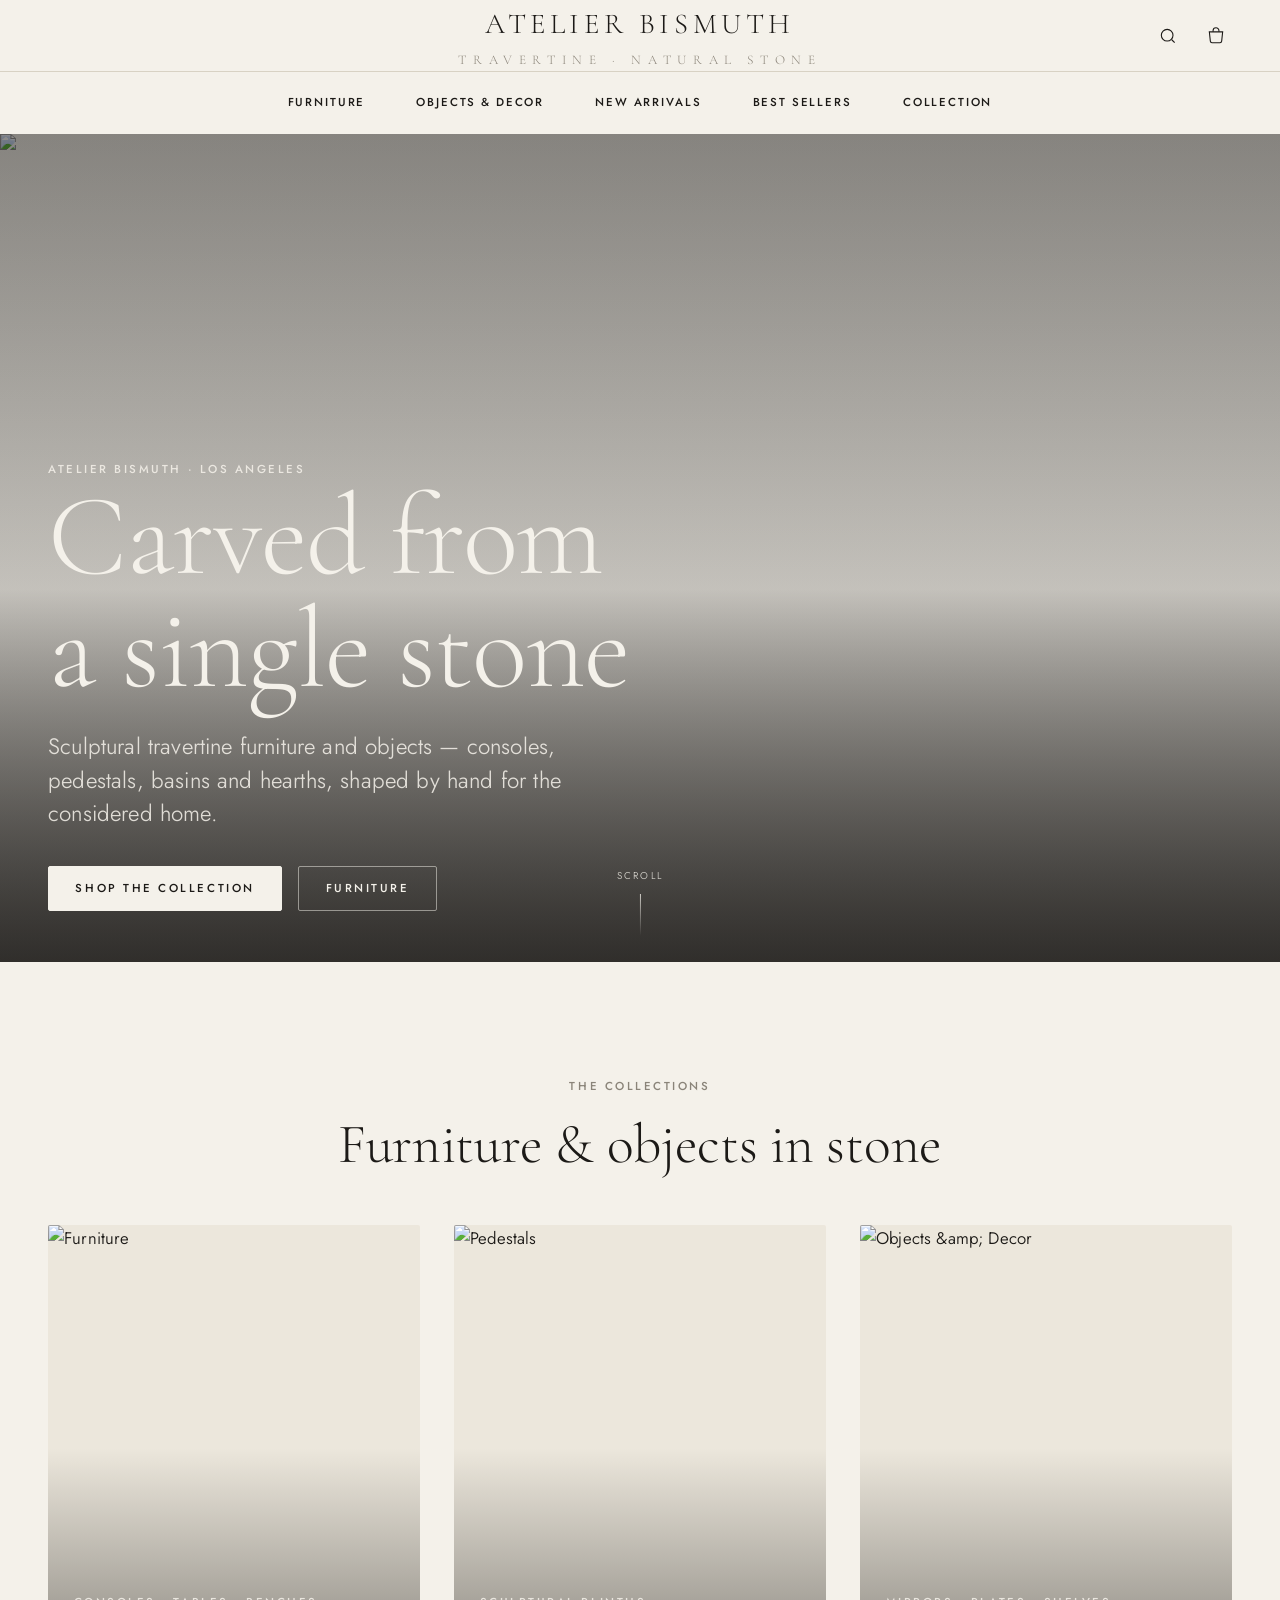
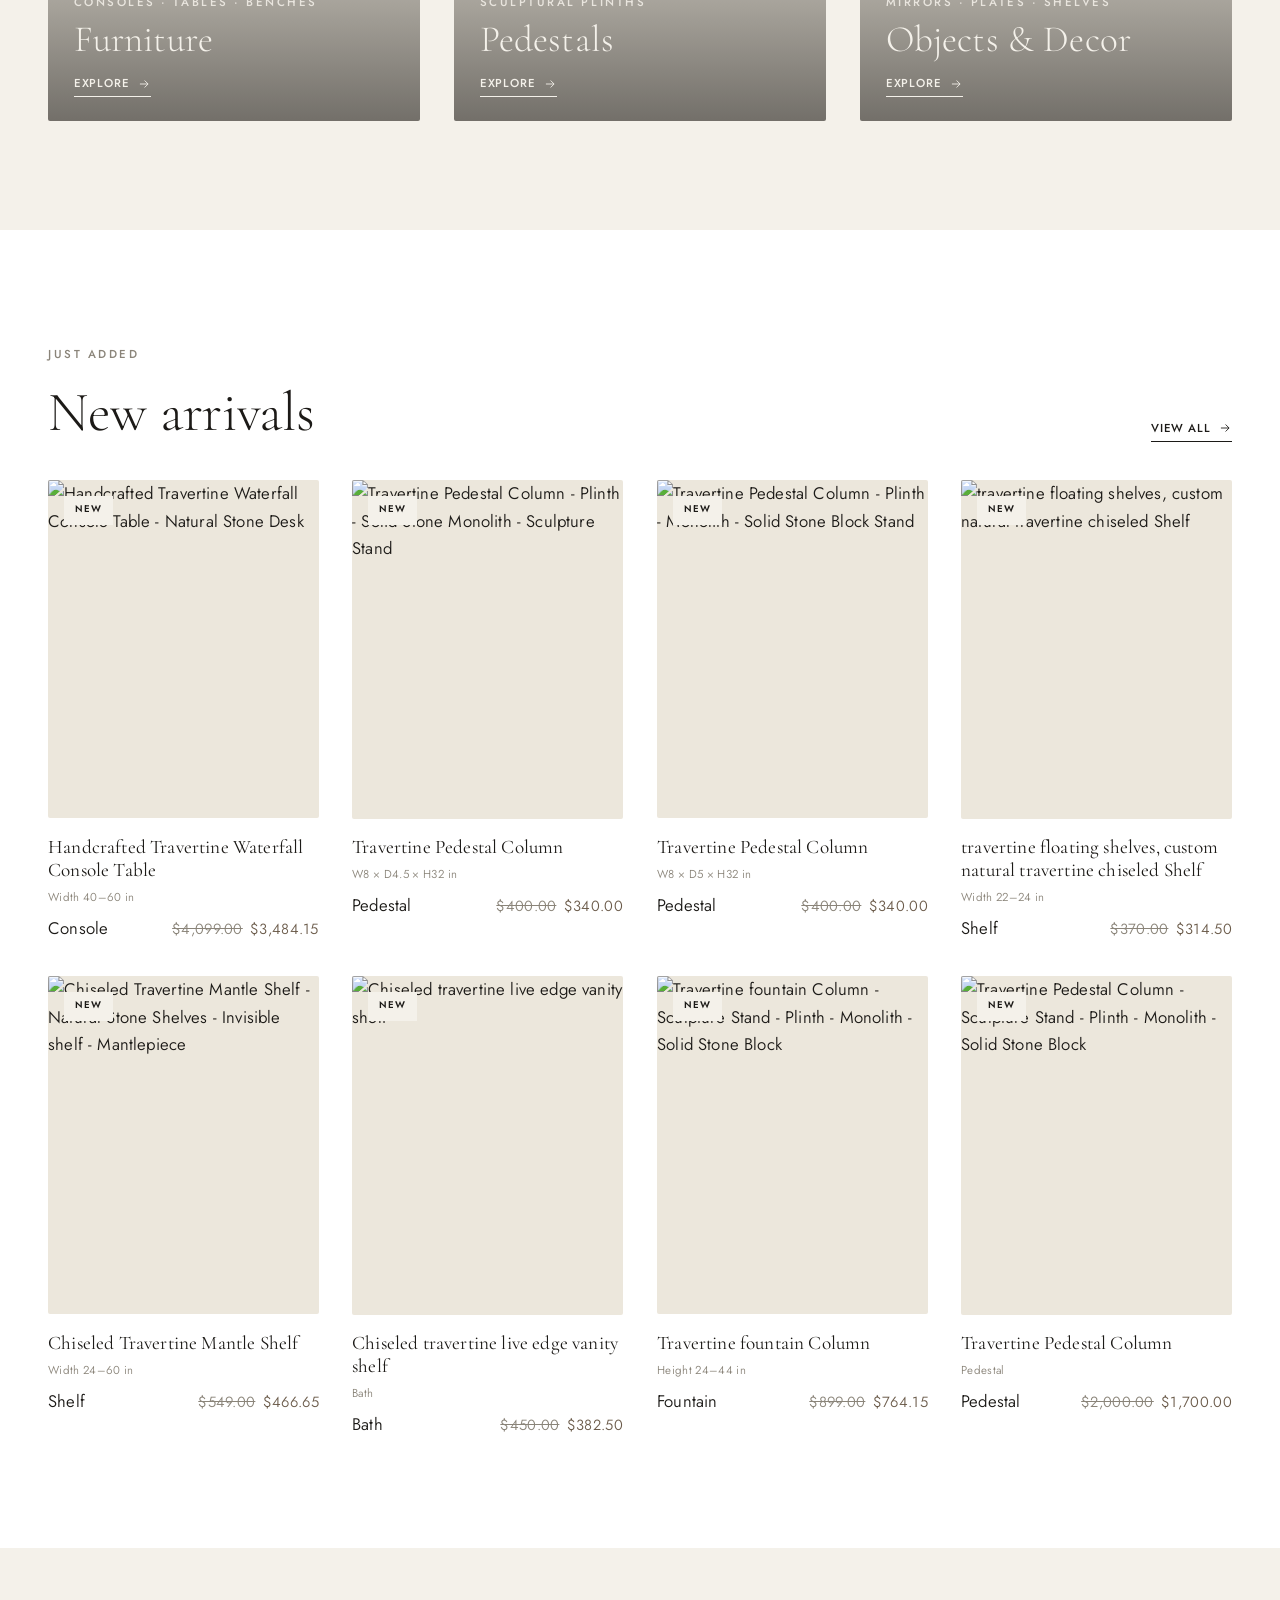
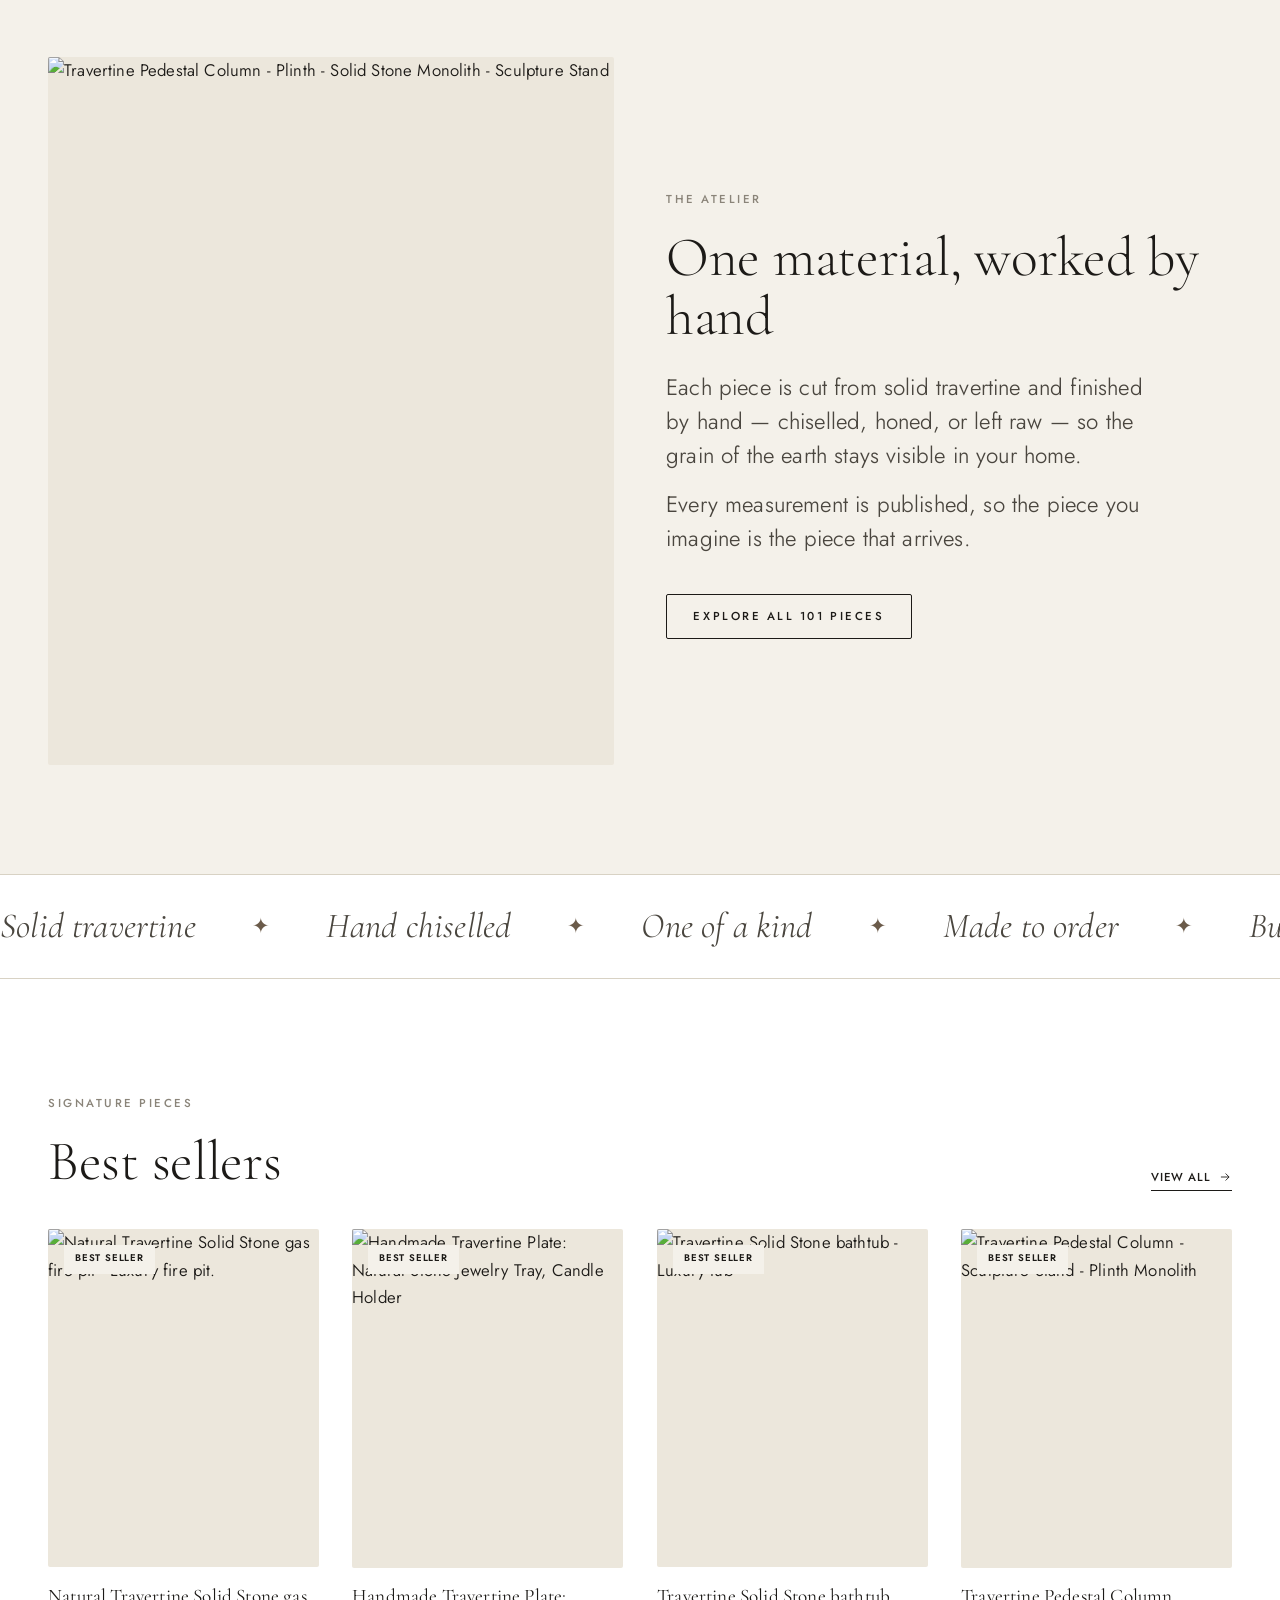
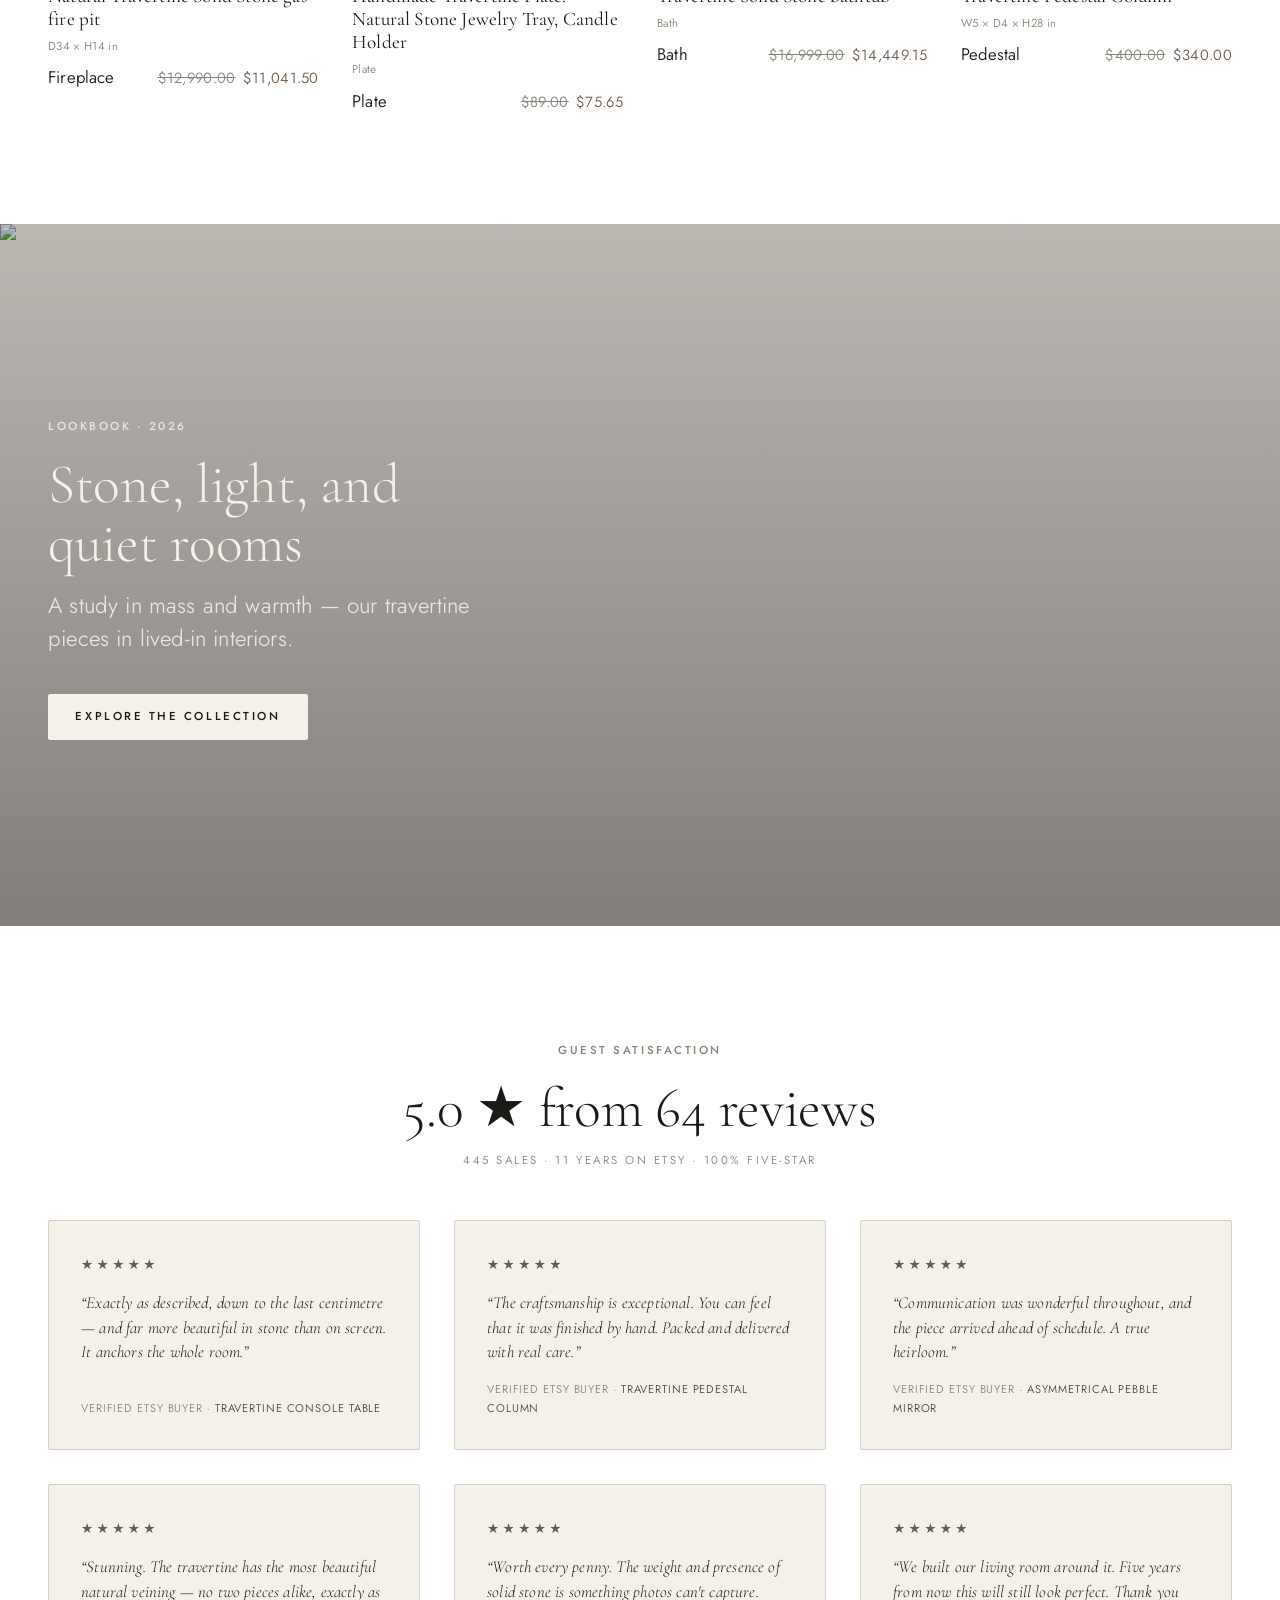
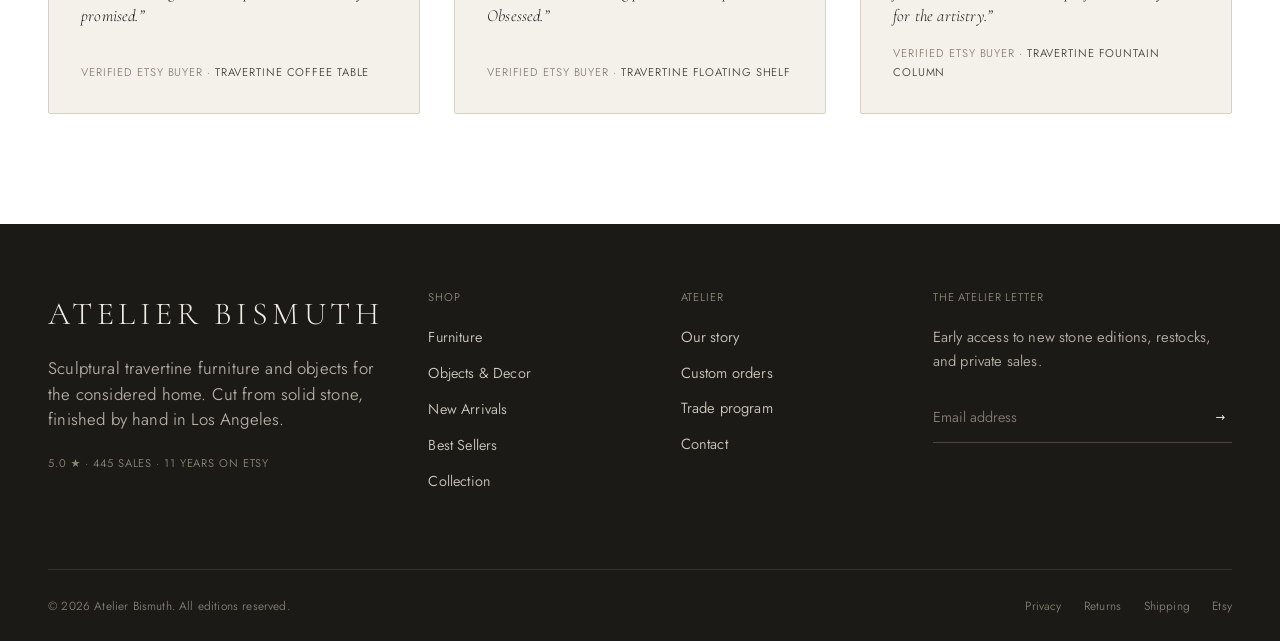
==== commit 0ef7359a: "style: use the $1,870 Travertine Pedestal Column photo for Pedestals tile Co-Authored-By: Claude Opu" ====
--- a/docs/index.html
+++ b/docs/index.html
@@ -48,12 +48,12 @@
     <div class="center" style="margin-bottom:clamp(2rem,4vw,4rem)" data-reveal><span class="eyebrow">The Collections</span><h2 class="h2 mt-2">Furniture &amp; objects in stone</h2></div>
     <div class="grid cols-3">
       <a href="furniture.html" class="collection-tile" data-reveal>
-    <div class="media media--tall media-zoom"><img src="https://i.etsystatic.com/8535050/r/il/3b7f1e/6748838439/il_fullxfull.6748838439_lgia.jpg" loading="lazy" alt="Furniture">
+    <div class="media media--tall media-zoom"><img src="https://i.etsystatic.com/8535050/r/il/4e994d/8141205176/il_fullxfull.8141205176_ssmz.jpg" loading="lazy" alt="Furniture">
       <div class="tile-grad"></div>
       <div class="tile-cap"><span class="eyebrow" style="color:rgba(244,241,234,.85)">Consoles · Tables · Benches</span><h3 class="h3">Furniture</h3><span class="link-underline">Explore <svg width="14" height="14" viewBox="0 0 24 24" fill="none" stroke="currentColor" stroke-width="1.5"><path d="M5 12h14M13 6l6 6-6 6"/></svg></span></div>
     </div></a>
       <a href="furniture.html?f=Pedestals" class="collection-tile" data-reveal>
-    <div class="media media--tall media-zoom"><img src="https://i.etsystatic.com/8535050/r/il/3b7f1e/6748838439/il_fullxfull.6748838439_lgia.jpg" loading="lazy" alt="Pedestals">
+    <div class="media media--tall media-zoom"><img src="https://i.etsystatic.com/8535050/r/il/6d5400/8137455616/il_fullxfull.8137455616_22hw.jpg" loading="lazy" alt="Pedestals">
       <div class="tile-grad"></div>
       <div class="tile-cap"><span class="eyebrow" style="color:rgba(244,241,234,.85)">Sculptural plinths</span><h3 class="h3">Pedestals</h3><span class="link-underline">Explore <svg width="14" height="14" viewBox="0 0 24 24" fill="none" stroke="currentColor" stroke-width="1.5"><path d="M5 12h14M13 6l6 6-6 6"/></svg></span></div>
     </div></a>
@@ -167,7 +167,7 @@
   </div></section>
 
   <section class="section"><div class="page-width"><div class="feature">
-    <div class="feature__media media media--portrait media-zoom" data-reveal><img src="https://i.etsystatic.com/8535050/r/il/c7f630/7123890373/il_fullxfull.7123890373_auor.jpg" loading="lazy" alt="Travertine Pedestal Column - Plinth - Monolith - Solid Stone Block Stand"></div>
+    <div class="feature__media media media--portrait media-zoom" data-reveal><img src="https://i.etsystatic.com/8535050/r/il/3b7f1e/6748838439/il_fullxfull.6748838439_lgia.jpg" loading="lazy" alt="Travertine Pedestal Column - Plinth - Solid Stone Monolith - Sculpture Stand"></div>
     <div class="feature__copy" data-reveal data-reveal-delay="1"><span class="eyebrow">The Atelier</span><h2 class="h2 mt-2">One material, worked by hand</h2>
       <div class="feature__body lead mt-3"><p>Each piece is cut from solid travertine and finished by hand — chiselled, honed, or left raw — so the grain of the earth stays visible in your home.</p><p style="margin-top:1rem">Every measurement is published, so the piece you imagine is the piece that arrives.</p></div>
       <a href="collection.html" class="btn btn--outline mt-4">Explore all 101 pieces</a></div>
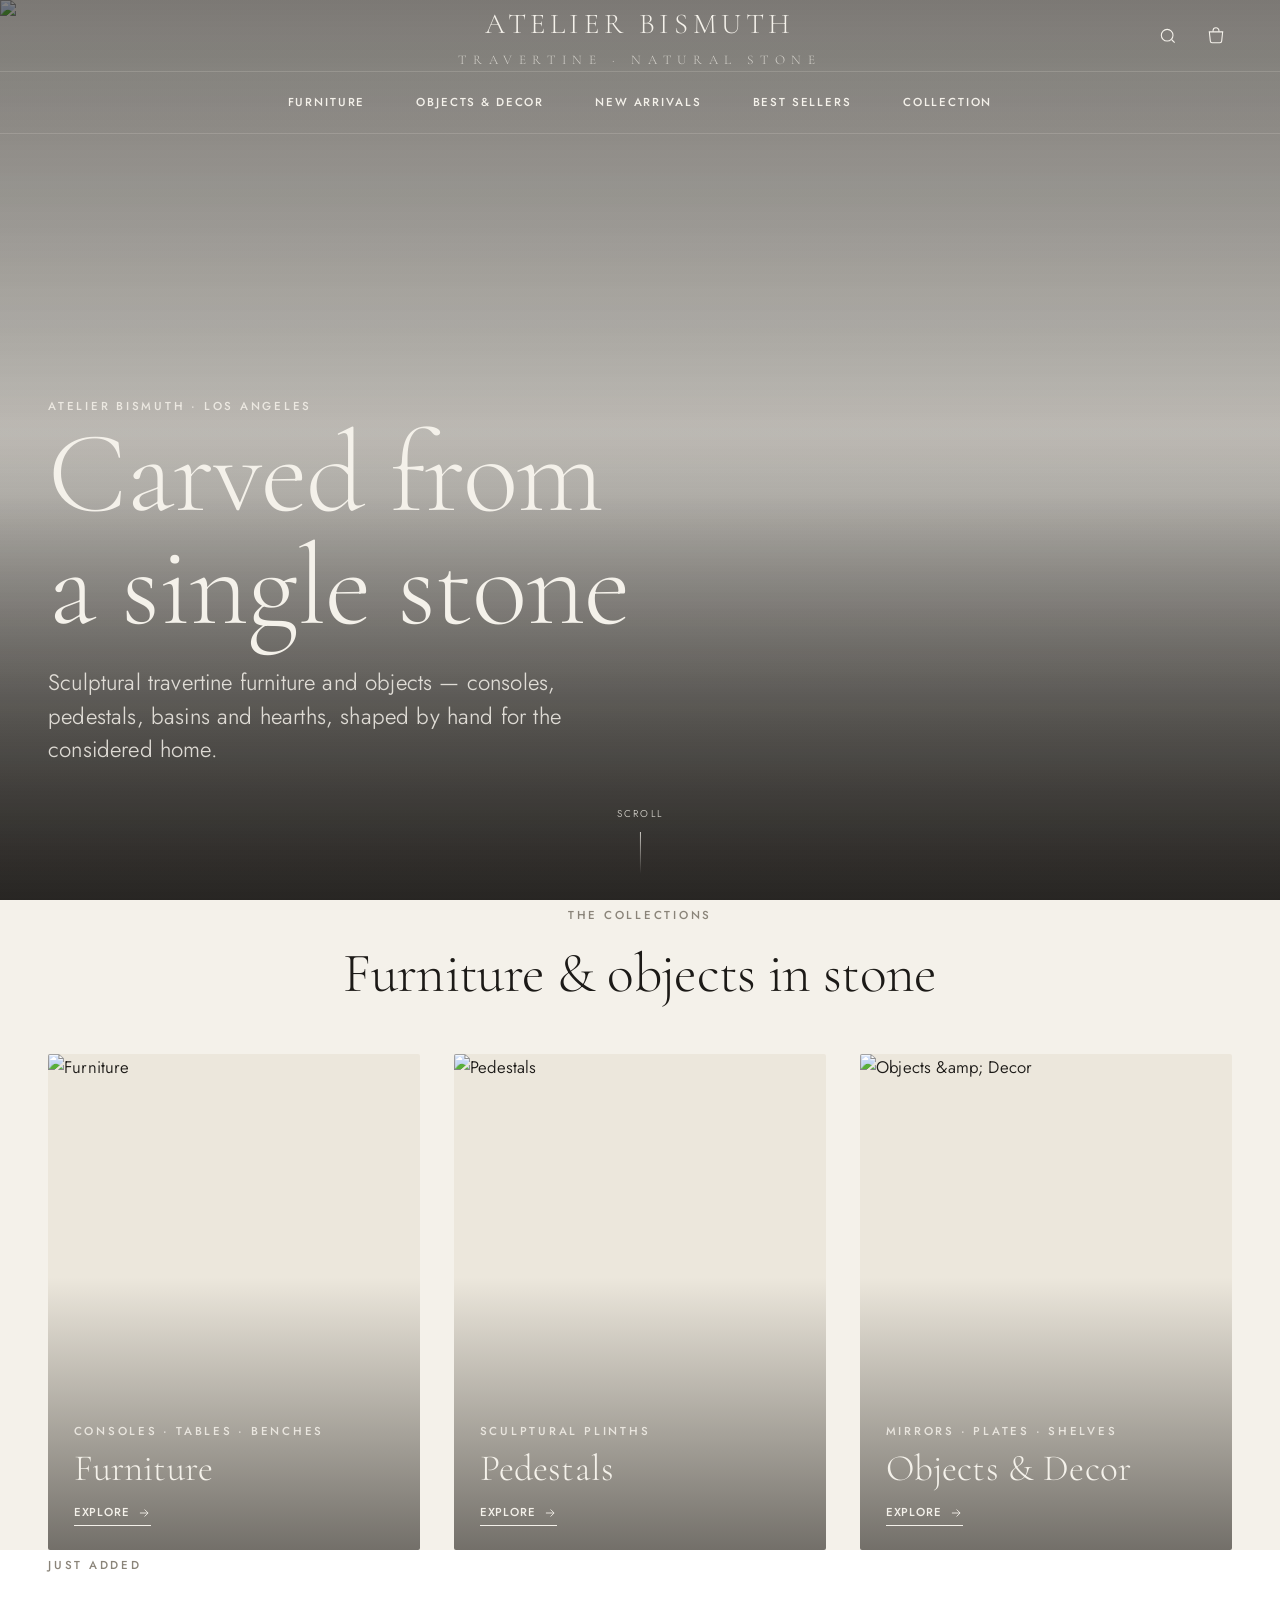
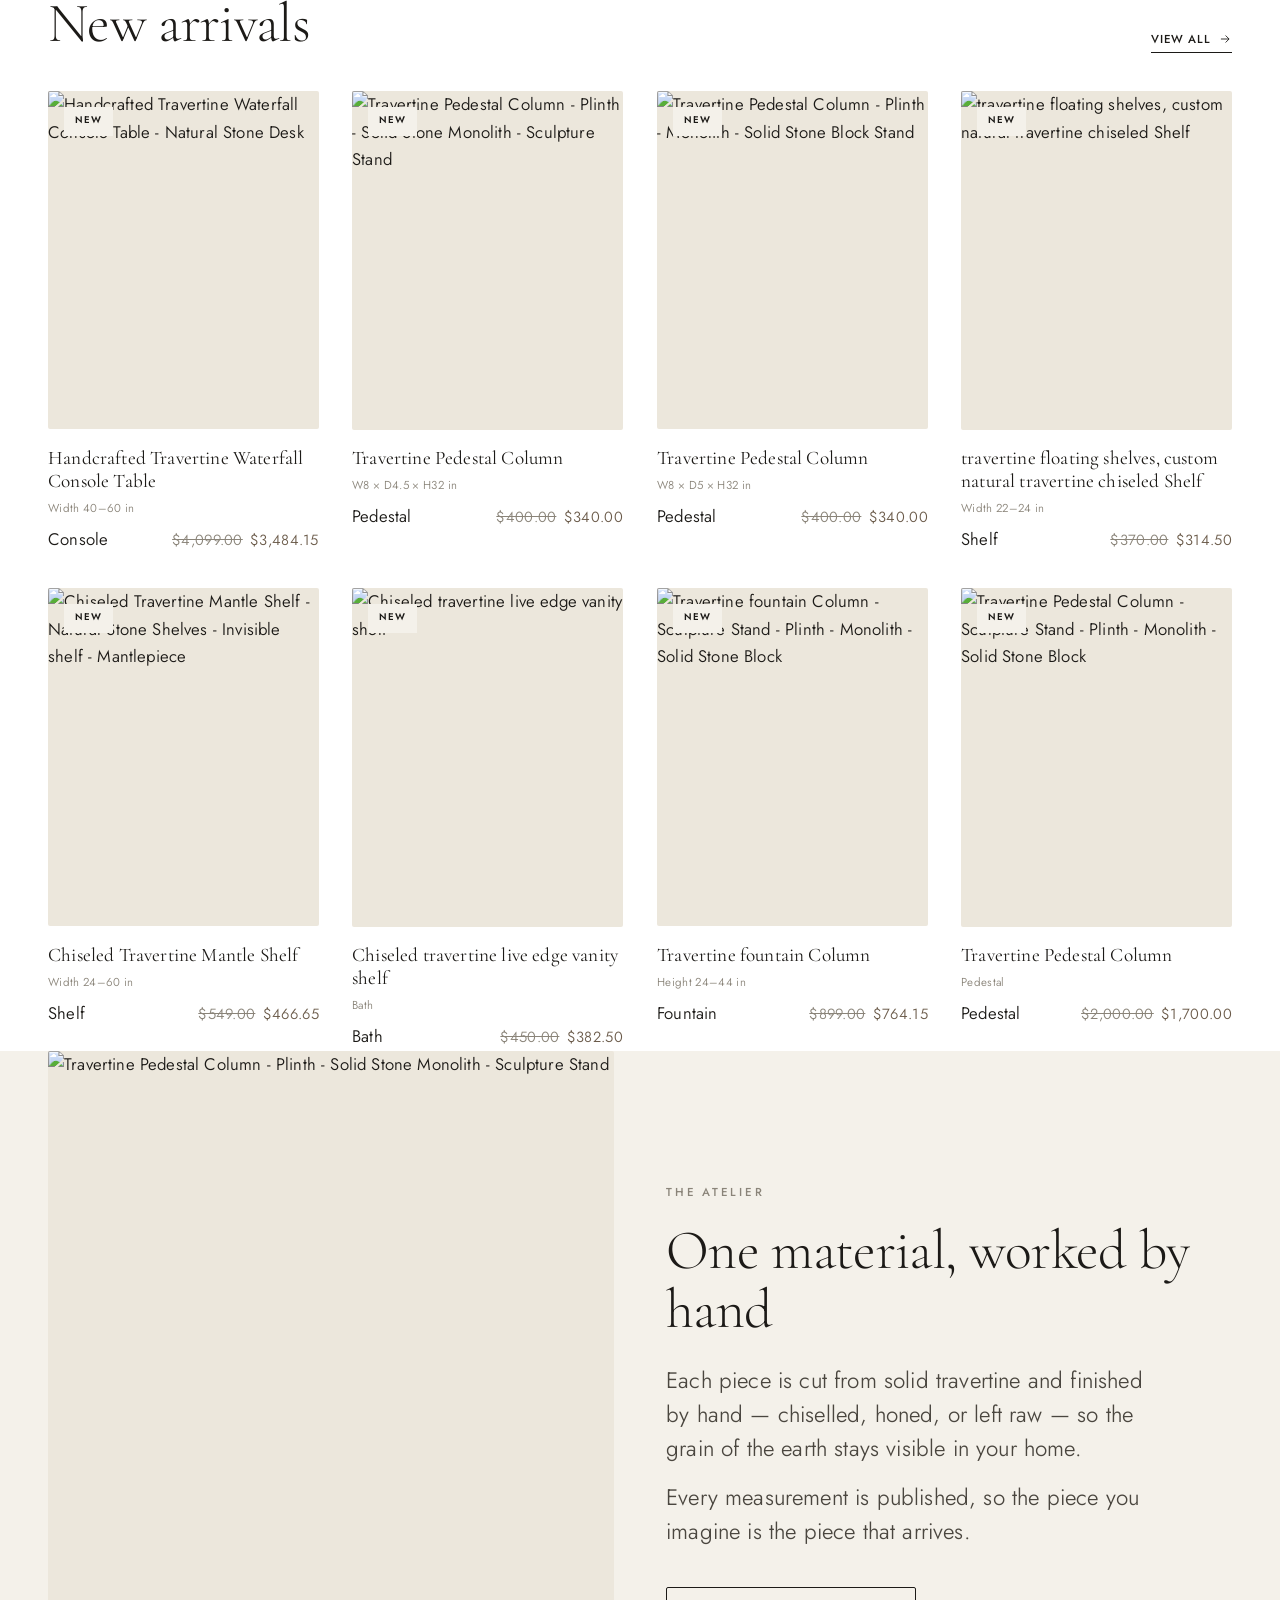
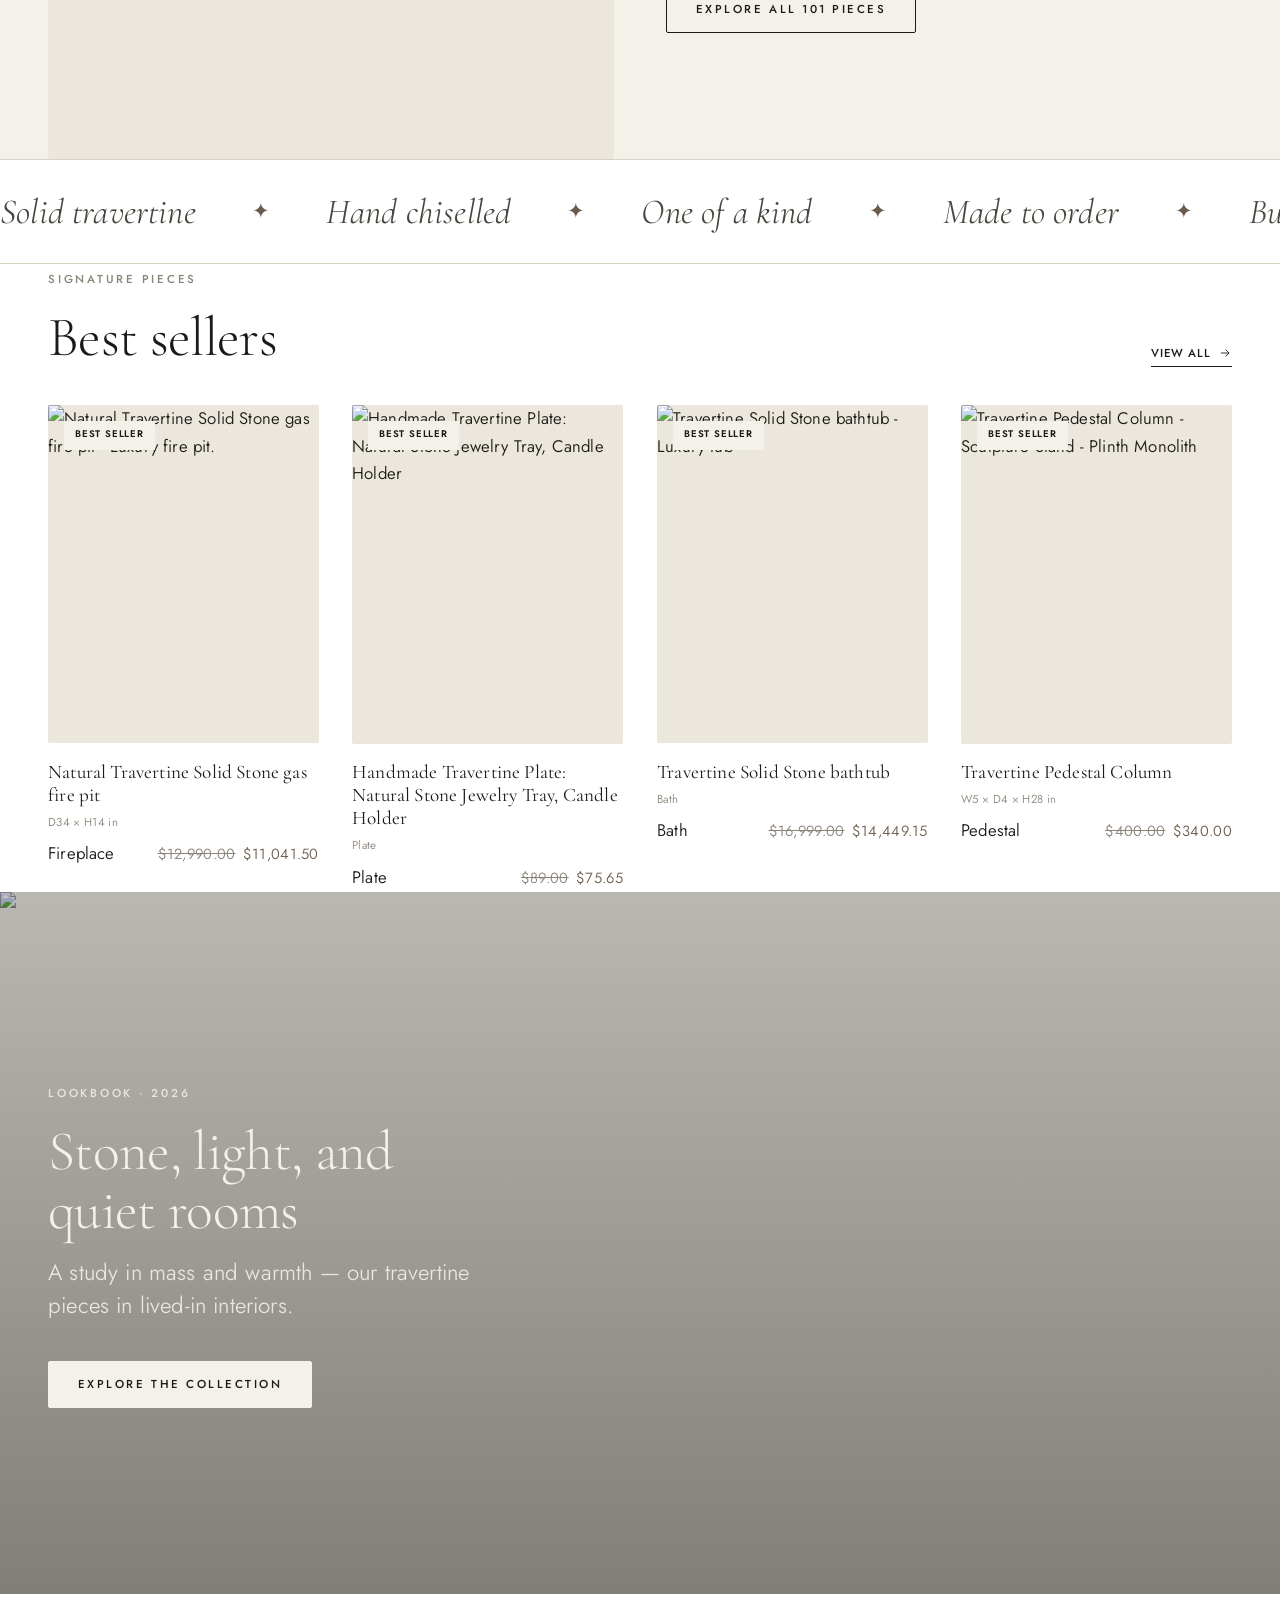
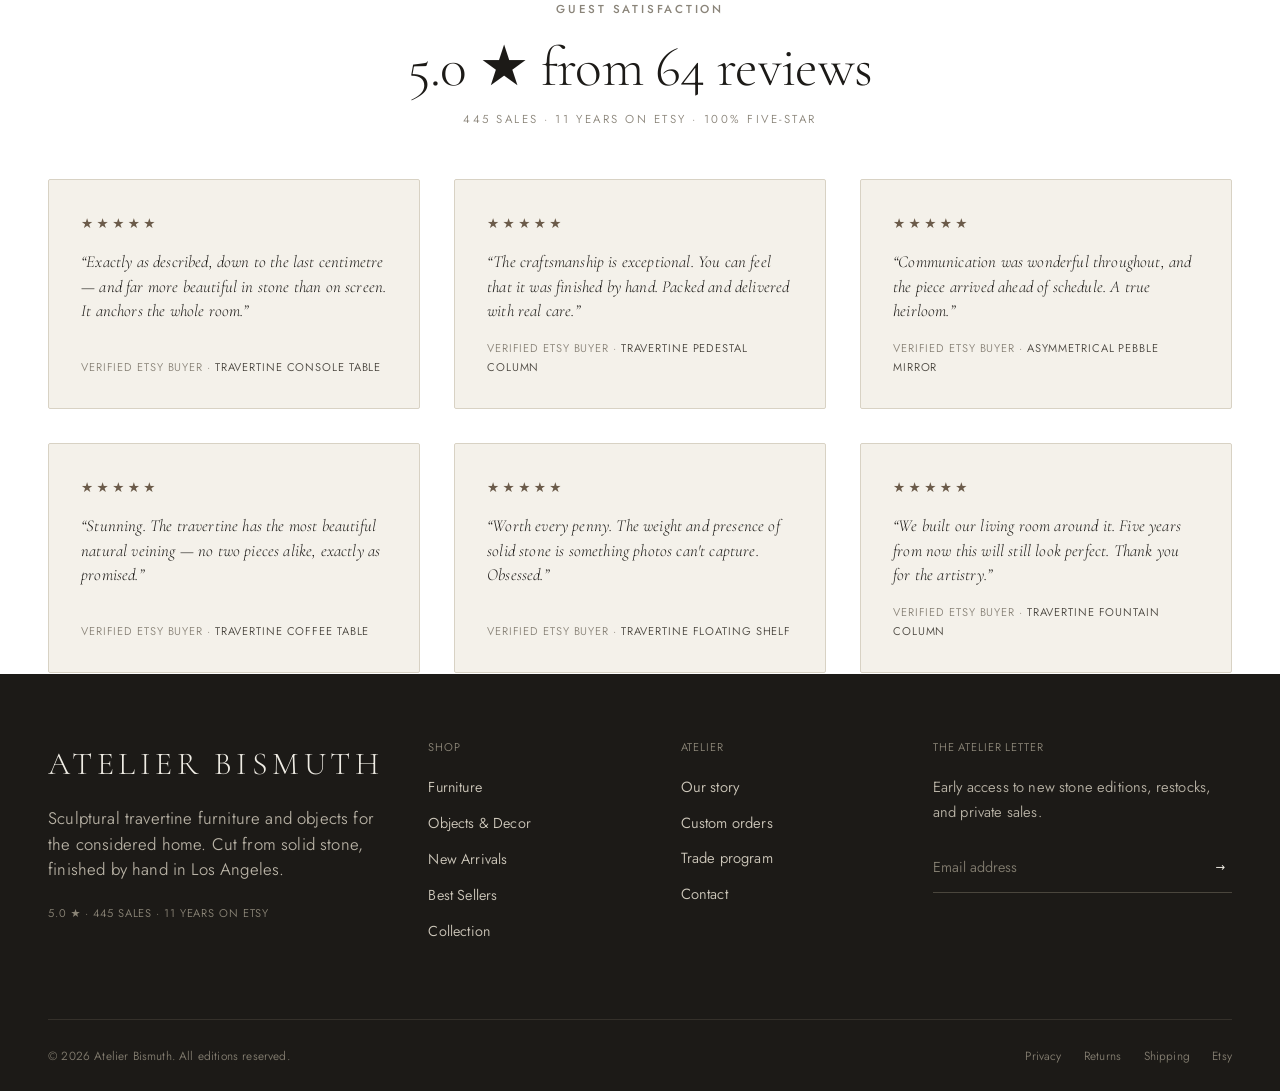
==== commit 8624875a: "feat: luxury enhancement pass — transparent hero header, cinematic hero zoom, airier spacing, refine" ====
--- a/docs/index.html
+++ b/docs/index.html
@@ -10,7 +10,7 @@
 <script>document.documentElement.className='js';</script>
 </head>
 <body class="template-travertine-natural-stone-furniture">
-<header class="site-header" data-header>
+<header class="site-header is-transparent" data-header>
   <div class="page-width header-top">
     <div class="header-side">
       <button class="nav-toggle icon-btn" data-drawer-open aria-label="Menu"><svg width="20" height="20" viewBox="0 0 24 24" fill="none" stroke="currentColor" stroke-width="1.3"><path d="M3 6h18M3 12h18M3 18h18"/></svg></button>
@@ -34,7 +34,7 @@
 </div>
 <main>
   <section class="hero">
-    <div class="hero__media"><img src="https://i.etsystatic.com/8535050/r/il/a864c3/8140949678/il_fullxfull.8140949678_akm6.jpg" alt="Handcrafted Travertine Waterfall Console Table - Natural Stone Desk"><div class="hero__scrim"></div></div>
+    <div class="hero__media"><img class="hero-kb" src="https://i.etsystatic.com/8535050/r/il/a864c3/8140949678/il_fullxfull.8140949678_akm6.jpg" alt="Handcrafted Travertine Waterfall Console Table - Natural Stone Desk"><div class="hero__scrim"></div></div>
     <div class="hero__inner page-width"><div class="measure-wide">
       <span class="eyebrow" style="color:rgba(244,241,234,.85)" data-reveal>Atelier Bismuth · Los Angeles</span>
       <h1 class="hero__title display" data-reveal data-reveal-delay="1">Carved from<br>a single stone</h1>
--- a/docs/site.css
+++ b/docs/site.css
@@ -25,6 +25,30 @@
 .review-quote{font-family:var(--font-display);font-style:italic;font-weight:300;font-size:clamp(1.05rem,.92rem+.5vw,1.3rem);line-height:1.45;margin:0;color:var(--color-ink)}
 .review-author{font-size:.7rem;letter-spacing:var(--tracking-mid);text-transform:uppercase;color:var(--color-muted);margin-top:auto}
 .review-author span{color:var(--color-ink-soft)}
+/* ——— luxe enhancement pass ——— */
+:root{--section-y:clamp(4rem,2.4rem+6vw,10rem)}
+.eyebrow{letter-spacing:.24em}
+.h1,.h2{letter-spacing:-.012em}
+.btn{padding:1.1em 2.5em}
+.hero{min-height:100vh}
+.hero__media img{will-change:transform;animation:kb 20s ease-out forwards}
+@keyframes kb{from{transform:scale(1.09)}to{transform:scale(1)}}
+.hero__scrim{position:absolute;inset:0;background:linear-gradient(to top,rgba(15,13,11,.72),rgba(15,13,11,.12) 52%,rgba(15,13,11,.34))}
+.hero__title{font-size:clamp(3.4rem,1.4rem+8vw,9.5rem);letter-spacing:-.02em}
+.hero__sub{font-size:clamp(1.05rem,.95rem+.5vw,1.35rem)}
+.product-card__media{transition:box-shadow .6s var(--ease)}
+.product-card:hover .product-card__media{box-shadow:0 22px 50px -28px rgba(28,26,23,.4)}
+.collection-tile .media{transition:box-shadow .6s var(--ease)}
+.collection-tile:hover .media{box-shadow:0 26px 60px -30px rgba(28,26,23,.45)}
+/* transparent two-row header floating over the hero (home), solid on scroll */
+.site-header.is-transparent{position:fixed;left:0;right:0;top:0;background:transparent;backdrop-filter:none;border-bottom:1px solid rgba(244,241,234,.16);color:#f4f1ea;transition:background .5s var(--ease),color .5s var(--ease),border-color .5s var(--ease)}
+.site-header.is-transparent .brand-wordmark,.site-header.is-transparent .nav-link,.site-header.is-transparent .icon-btn{color:#f4f1ea}
+.site-header.is-transparent .brand-wordmark small{color:rgba(244,241,234,.72)}
+.site-header.is-transparent .header-bar{border-top-color:rgba(244,241,234,.16)}
+.site-header.is-transparent.is-scrolled{background:var(--color-bg);color:var(--color-ink);border-bottom-color:var(--color-line);box-shadow:0 1px 30px -20px rgba(28,26,23,.5)}
+.site-header.is-transparent.is-scrolled .brand-wordmark,.site-header.is-transparent.is-scrolled .nav-link,.site-header.is-transparent.is-scrolled .icon-btn{color:var(--color-ink)}
+.site-header.is-transparent.is-scrolled .brand-wordmark small{color:var(--color-muted)}
+.site-header.is-transparent.is-scrolled .header-bar{border-top-color:var(--color-line)}
 .filter-chips{display:flex;flex-wrap:wrap;gap:.5rem;margin-bottom:clamp(1.5rem,3vw,2.5rem)}
 .chip{padding:.55rem 1.1rem;border:1px solid var(--color-line);border-radius:100px;font-size:.72rem;letter-spacing:.08em;text-transform:uppercase;cursor:pointer;transition:all .3s var(--ease);background:var(--color-surface)}
 .chip:hover{border-color:var(--color-ink)}
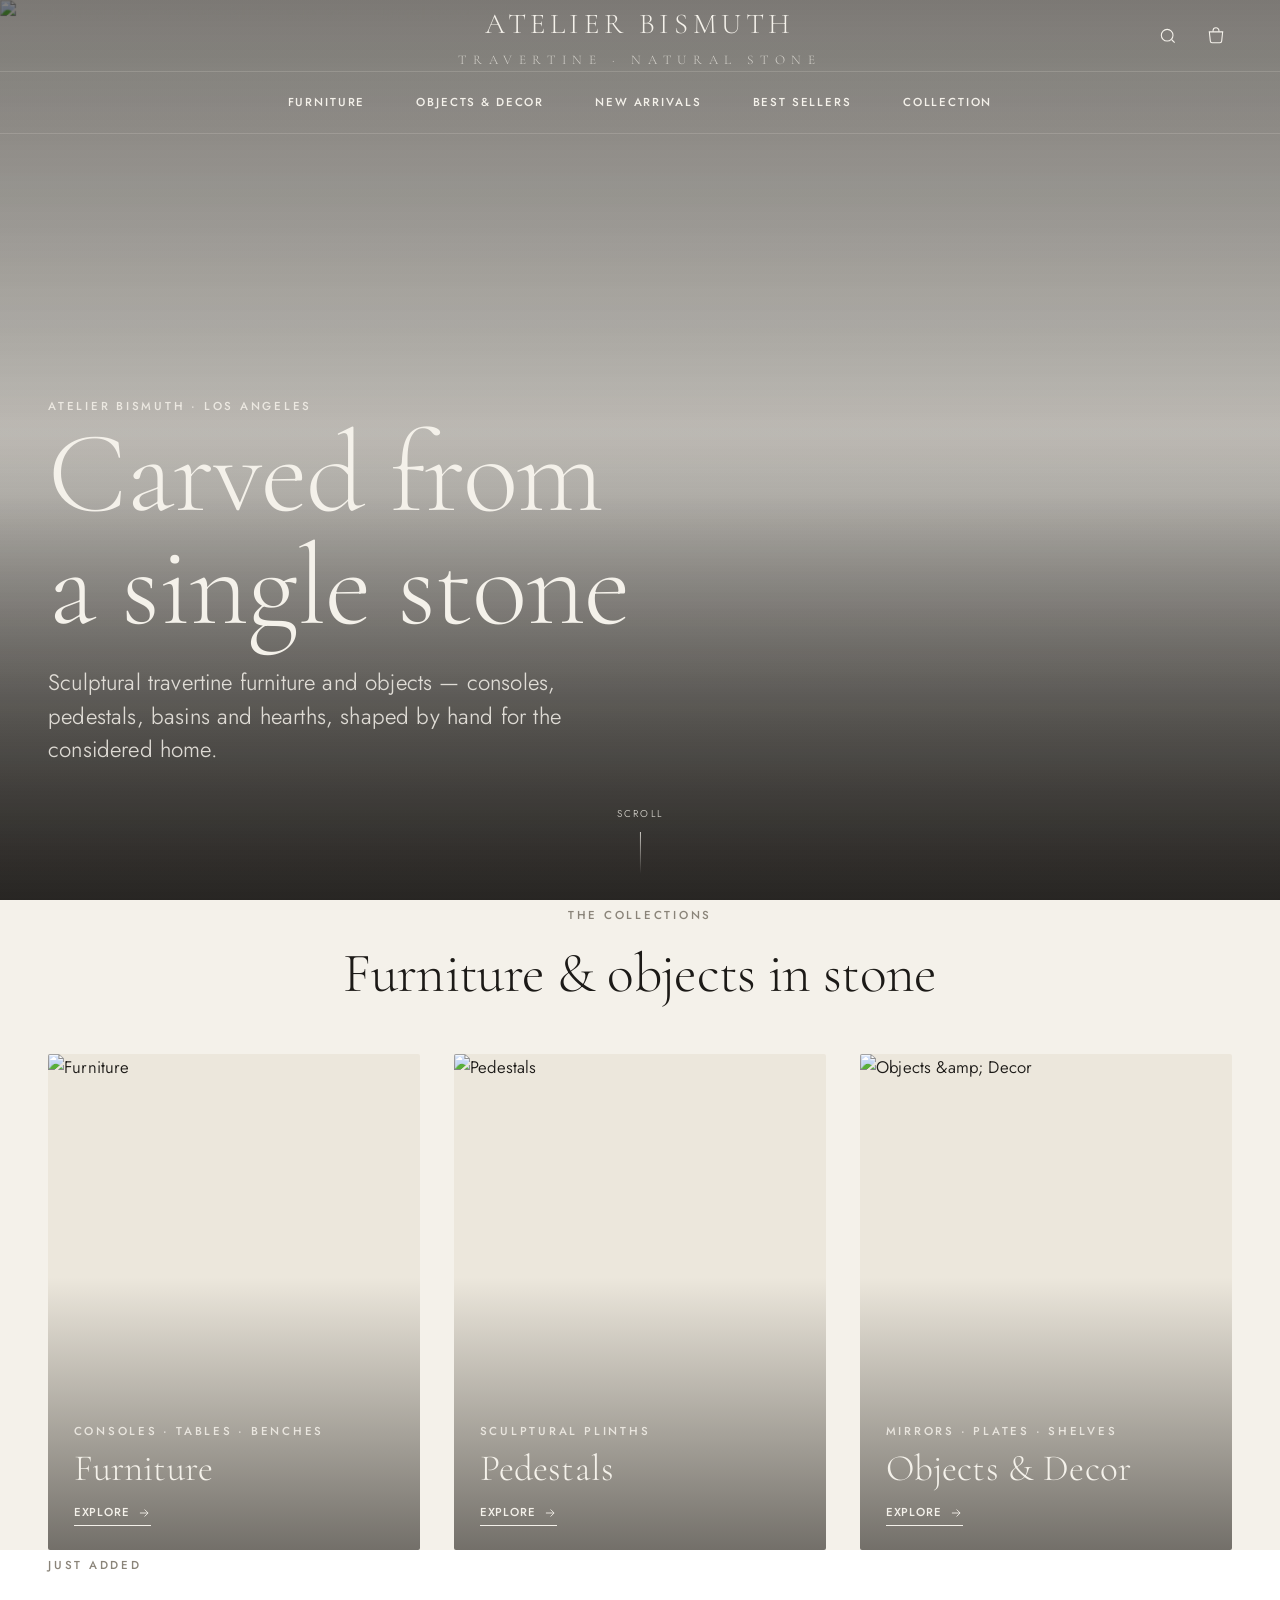
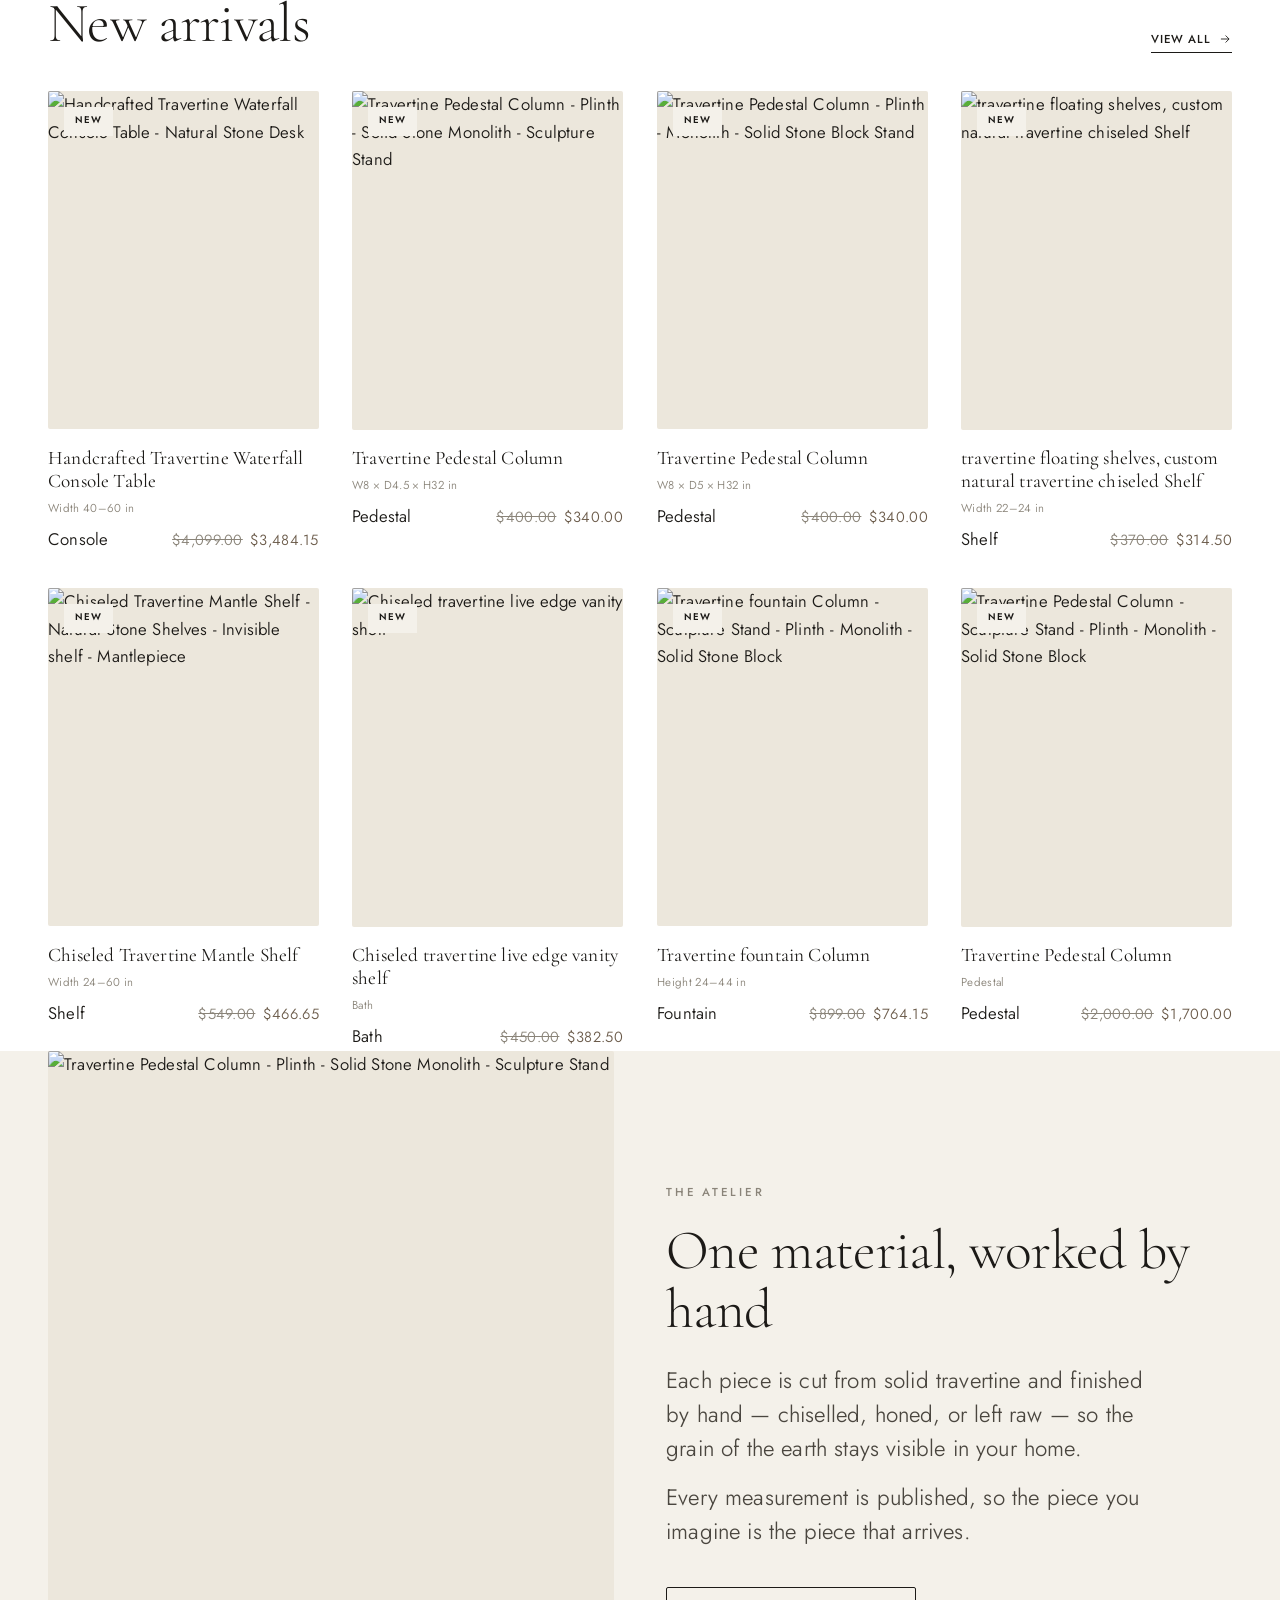
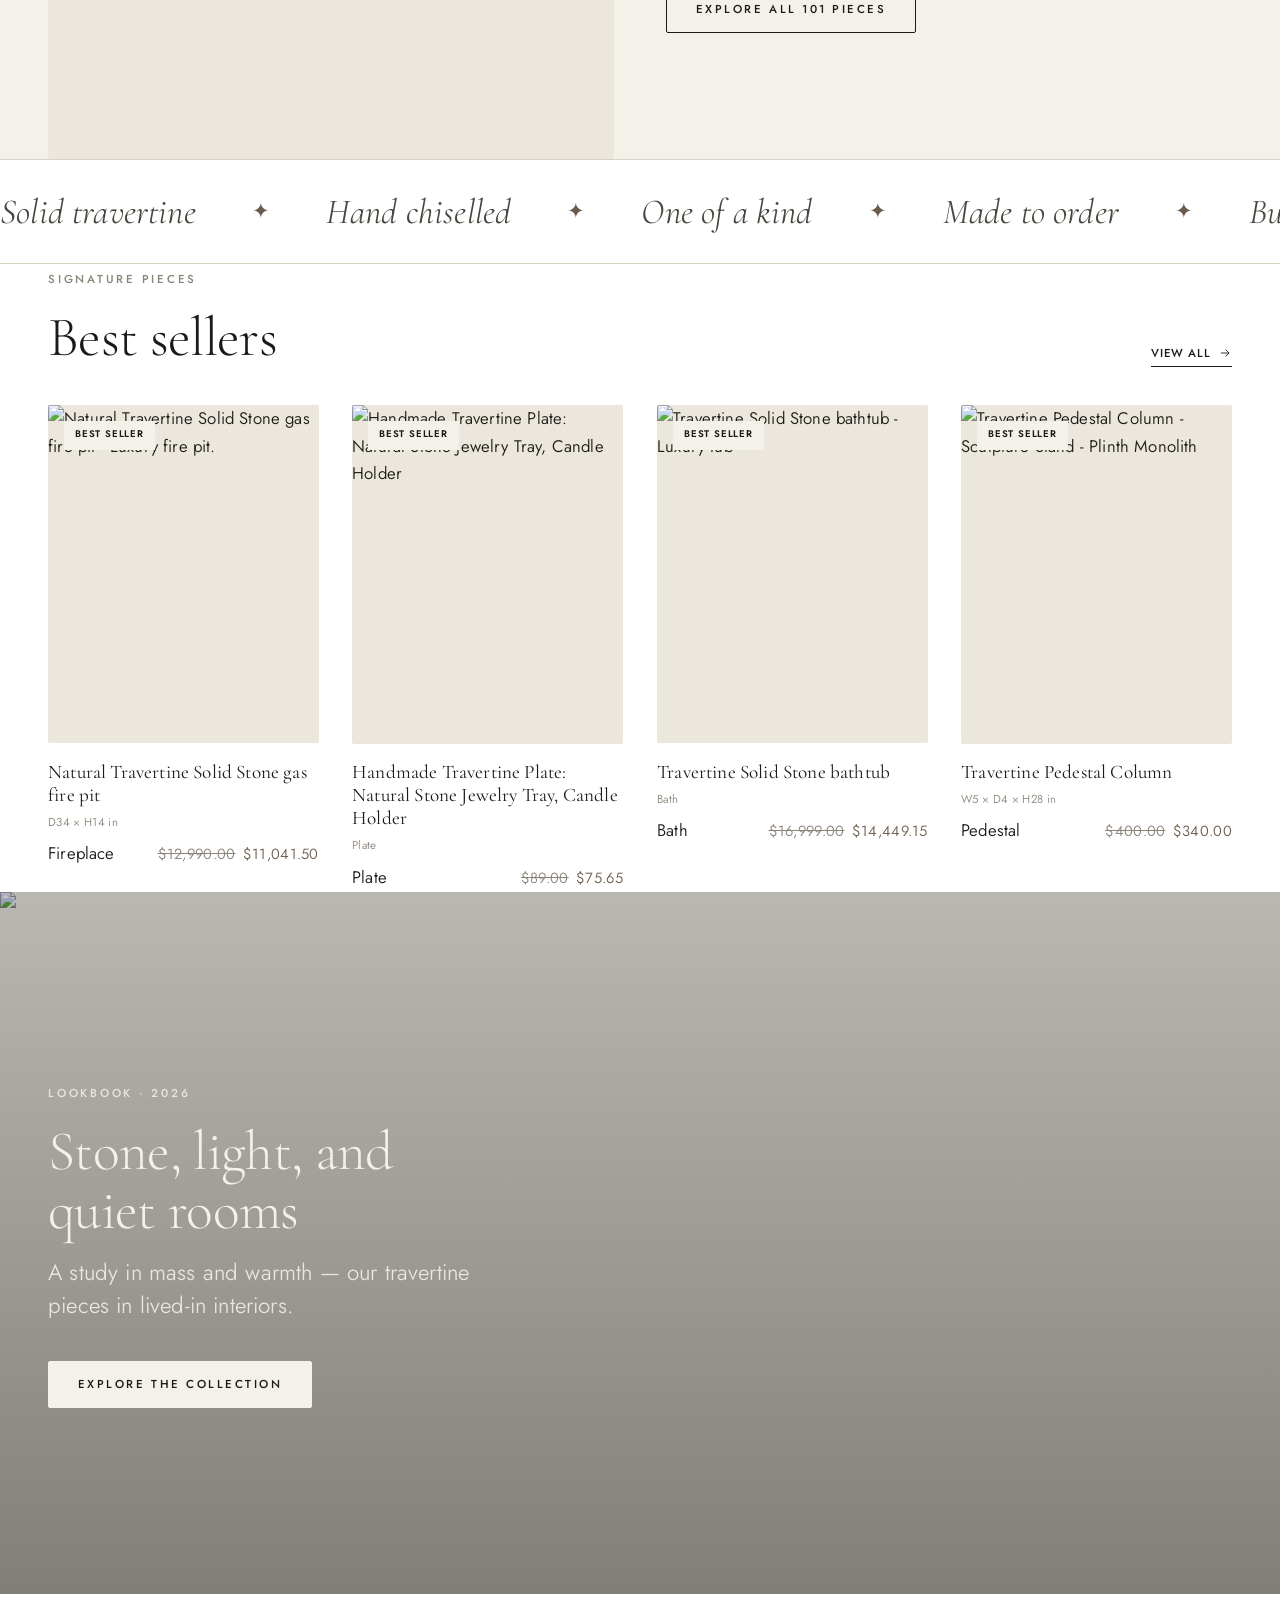
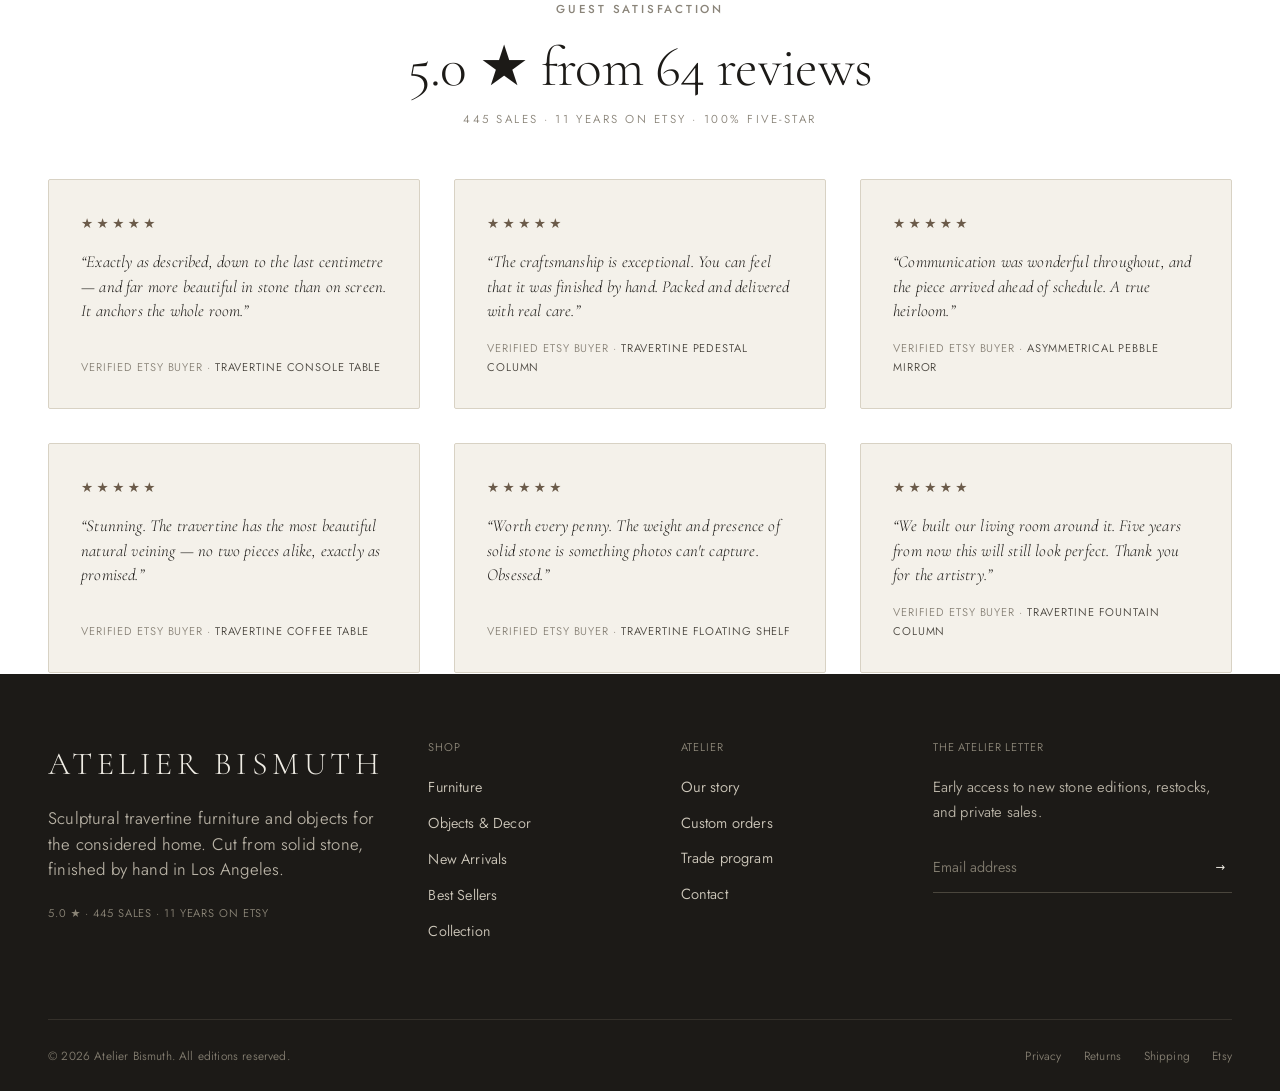
==== commit 6aac50ab: "feat: fully organized catalog — labeled sub-sections per category + classifier fixes (card holder, b" ====
--- a/docs/index.html
+++ b/docs/index.html
@@ -127,7 +127,7 @@
       <div class="product-card__meta"><span class="product-card__type">Shelf</span>
         <span class="product-card__price"><span class="price--was">$549.00</span><span class="price--sale">$466.65</span></span></div>
     </div>
-  </article><article class="product-card" data-cat="Furniture" data-sub="Bath" data-group="Tubs &amp; Baths" data-reveal data-reveal-delay="2">
+  </article><article class="product-card" data-cat="Furniture" data-sub="Bath" data-group="Baths &amp; Vanities" data-reveal data-reveal-delay="2">
     <a href="product.html?h=chiseled-travertine-live-edge-vanity-shelf" class="product-card__media media media-zoom" aria-label="Chiseled travertine live edge vanity shelf">
       <span class="product-card__badge">New</span>
       <img src="https://i.etsystatic.com/8535050/r/il/4c0faf/6126847923/il_fullxfull.6126847923_2o0r.jpg" loading="lazy" width="700" height="875" alt="Chiseled travertine live edge vanity shelf">
@@ -201,7 +201,7 @@
       <div class="product-card__meta"><span class="product-card__type">Plate</span>
         <span class="product-card__price"><span class="price--was">$89.00</span><span class="price--sale">$75.65</span></span></div>
     </div>
-  </article><article class="product-card" data-cat="Furniture" data-sub="Bath" data-group="Tubs &amp; Baths" data-reveal data-reveal-delay="3">
+  </article><article class="product-card" data-cat="Furniture" data-sub="Bath" data-group="Baths &amp; Vanities" data-reveal data-reveal-delay="3">
     <a href="product.html?h=travertine-solid-stone-bathtub-luxury-tub" class="product-card__media media media-zoom" aria-label="Travertine Solid Stone bathtub - Luxury tub">
       <span class="product-card__badge">Best seller</span>
       <img src="https://i.etsystatic.com/8535050/r/il/7ac842/8184879507/il_fullxfull.8184879507_jdeq.jpg" loading="lazy" width="700" height="875" alt="Travertine Solid Stone bathtub - Luxury tub">
--- a/docs/site.css
+++ b/docs/site.css
@@ -54,6 +54,11 @@
 .chip:hover{border-color:var(--color-ink)}
 .chip.is-active{background:var(--color-ink);color:var(--color-bg);border-color:var(--color-ink)}
 .product-card.is-hidden{display:none}
+.sub-band{margin-top:clamp(2.6rem,5vw,5rem)}
+.sub-band:first-of-type{margin-top:0}
+.sub-band__head{display:flex;align-items:baseline;justify-content:space-between;gap:1rem;padding-bottom:1rem;margin-bottom:clamp(1.3rem,2.5vw,2.2rem);border-bottom:1px solid var(--color-line)}
+.chips-jump{position:sticky;top:0;background:color-mix(in srgb,var(--color-surface) 92%,transparent);backdrop-filter:blur(8px);z-index:5;padding-block:.9rem;margin-bottom:1.5rem}
+.chips-jump .chip{text-decoration:none}
 /* PDP */
 .pdp-gallery{display:grid;gap:.6rem}
 .pdp-main{aspect-ratio:4/5;position:relative;overflow:hidden;border-radius:var(--radius);background:var(--color-surface-alt)}
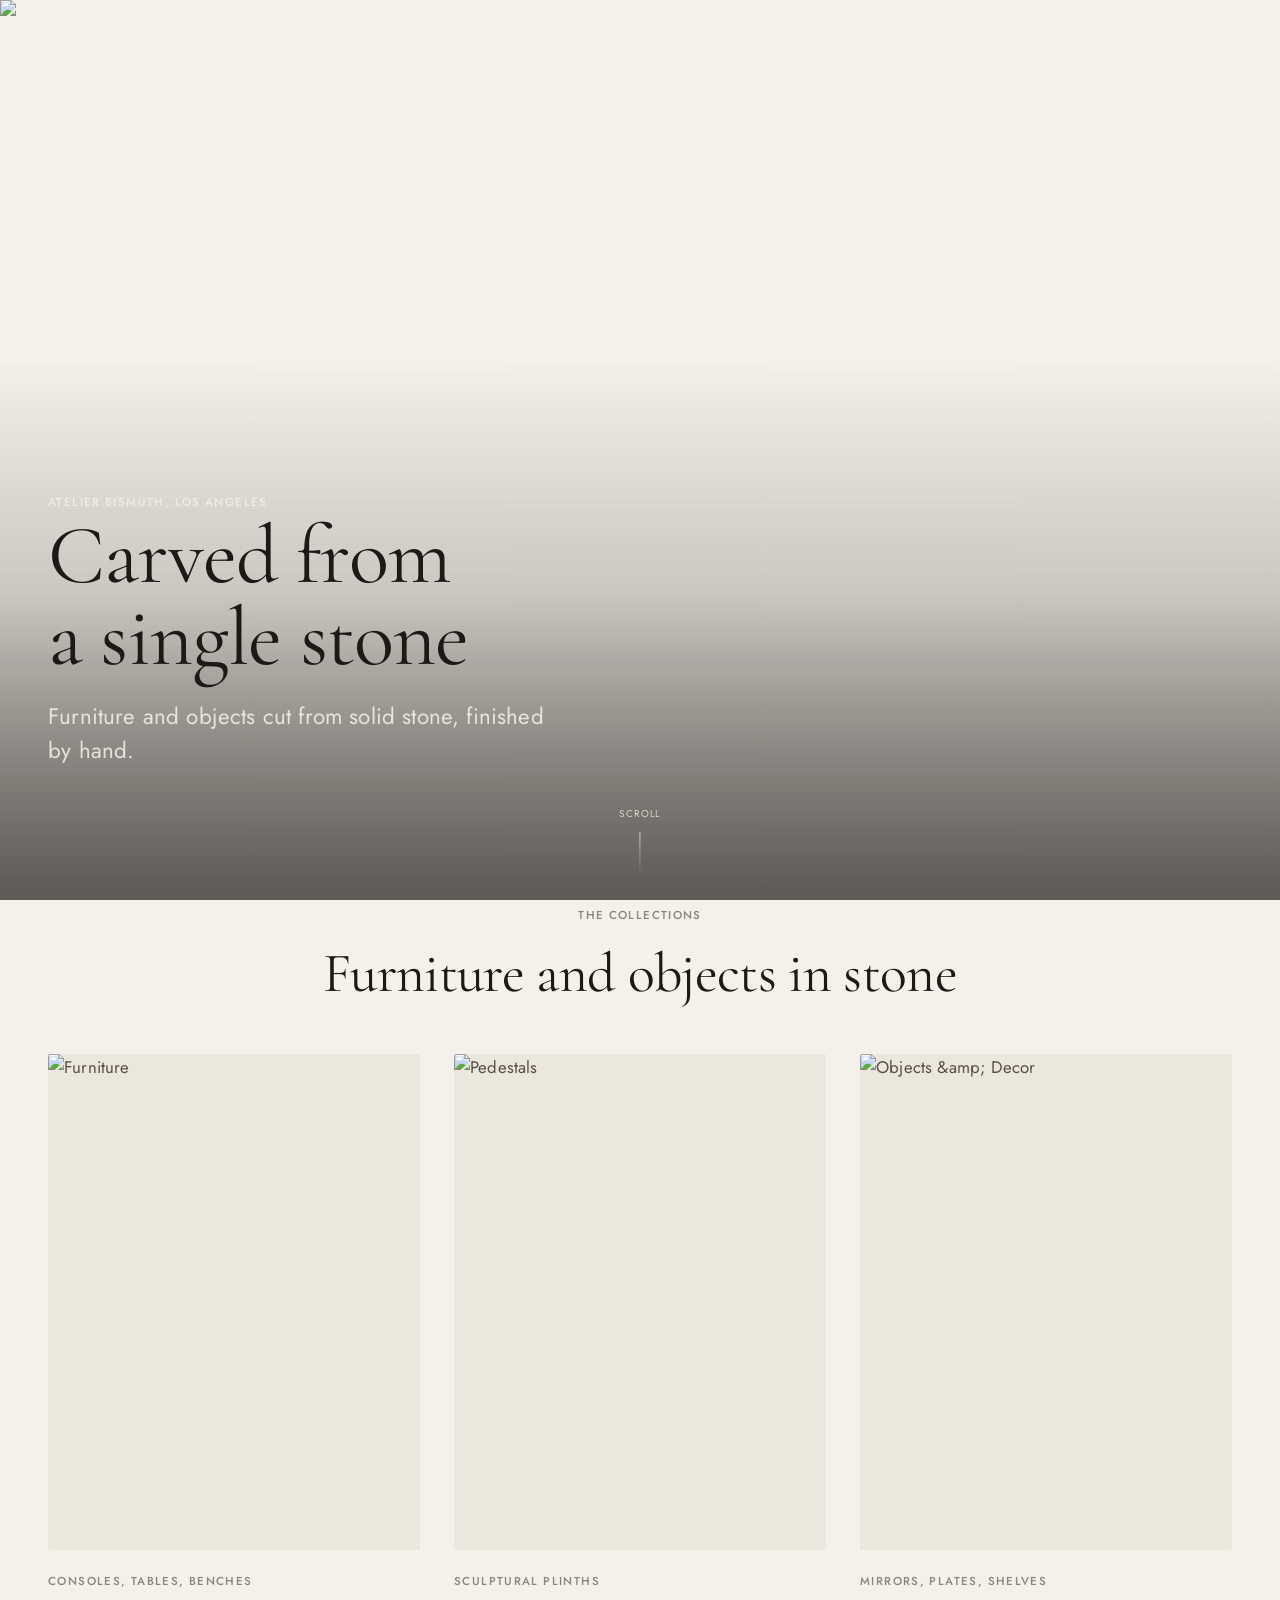
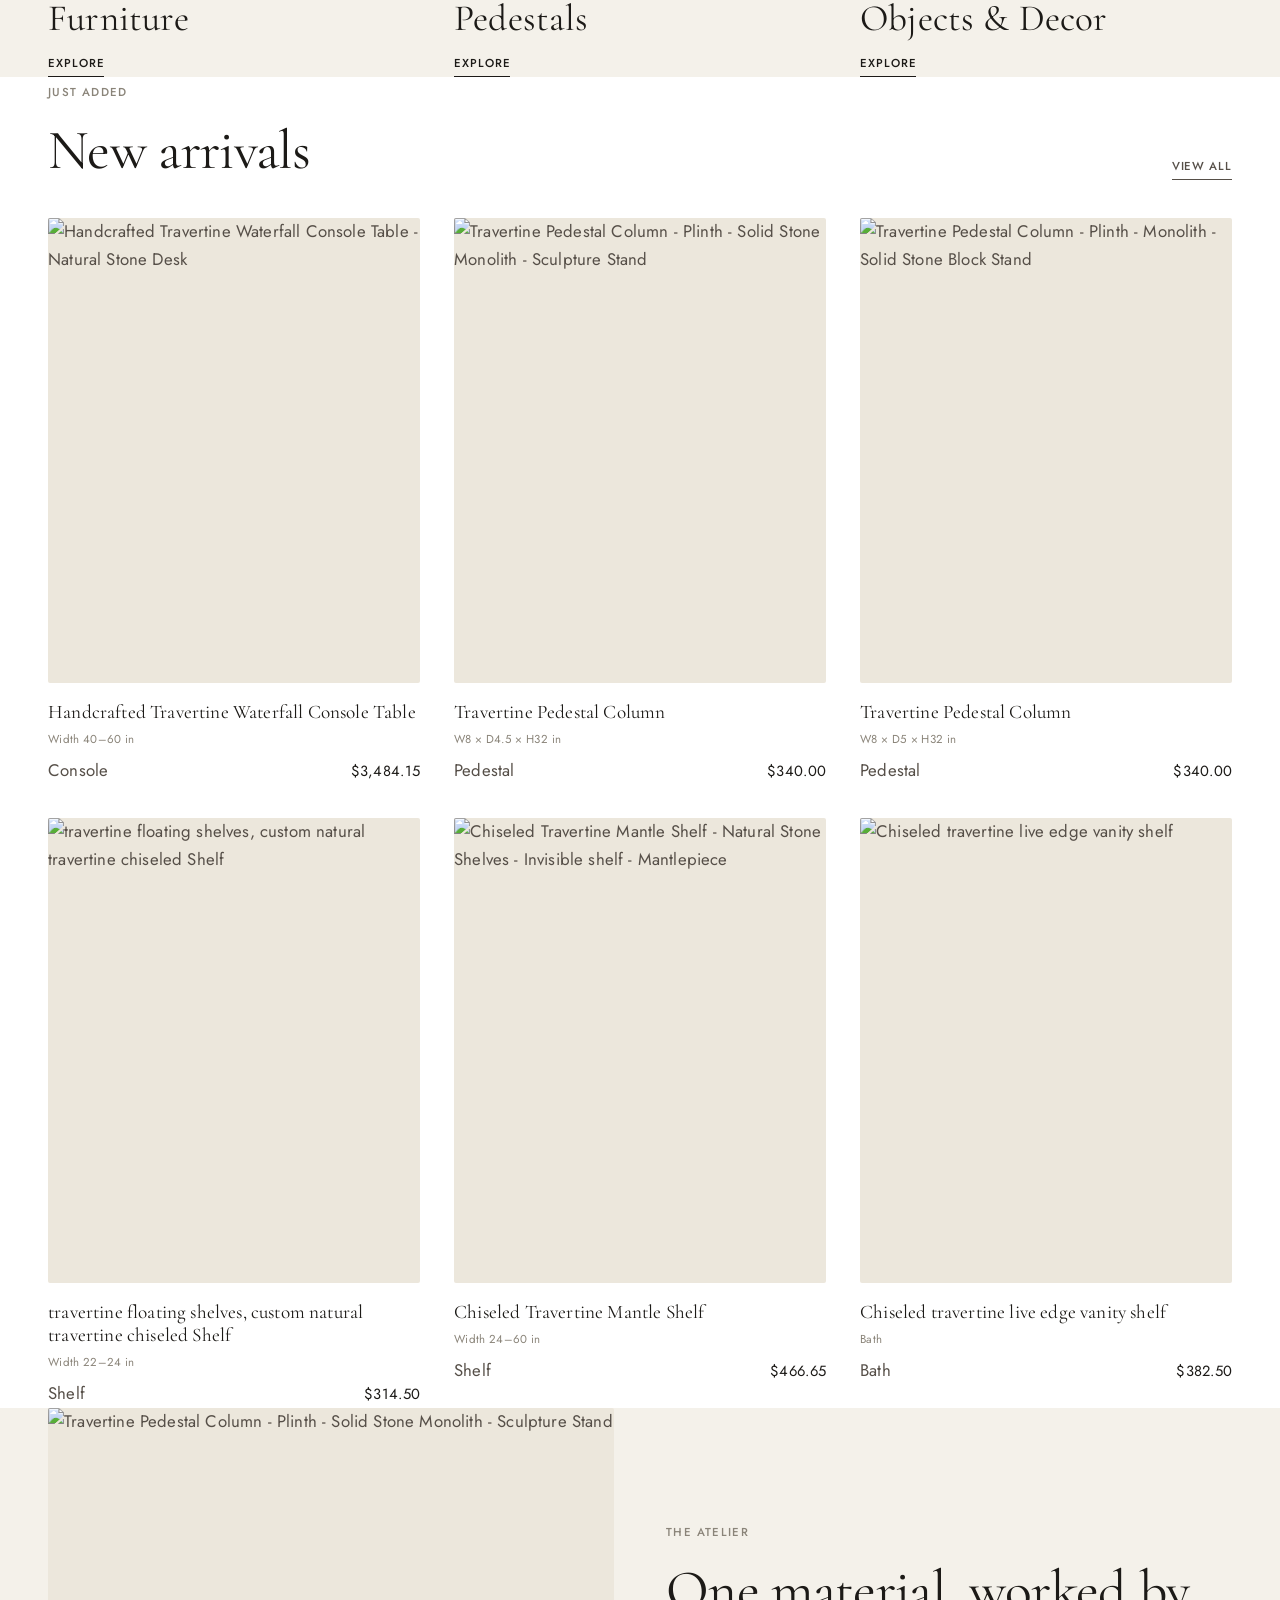
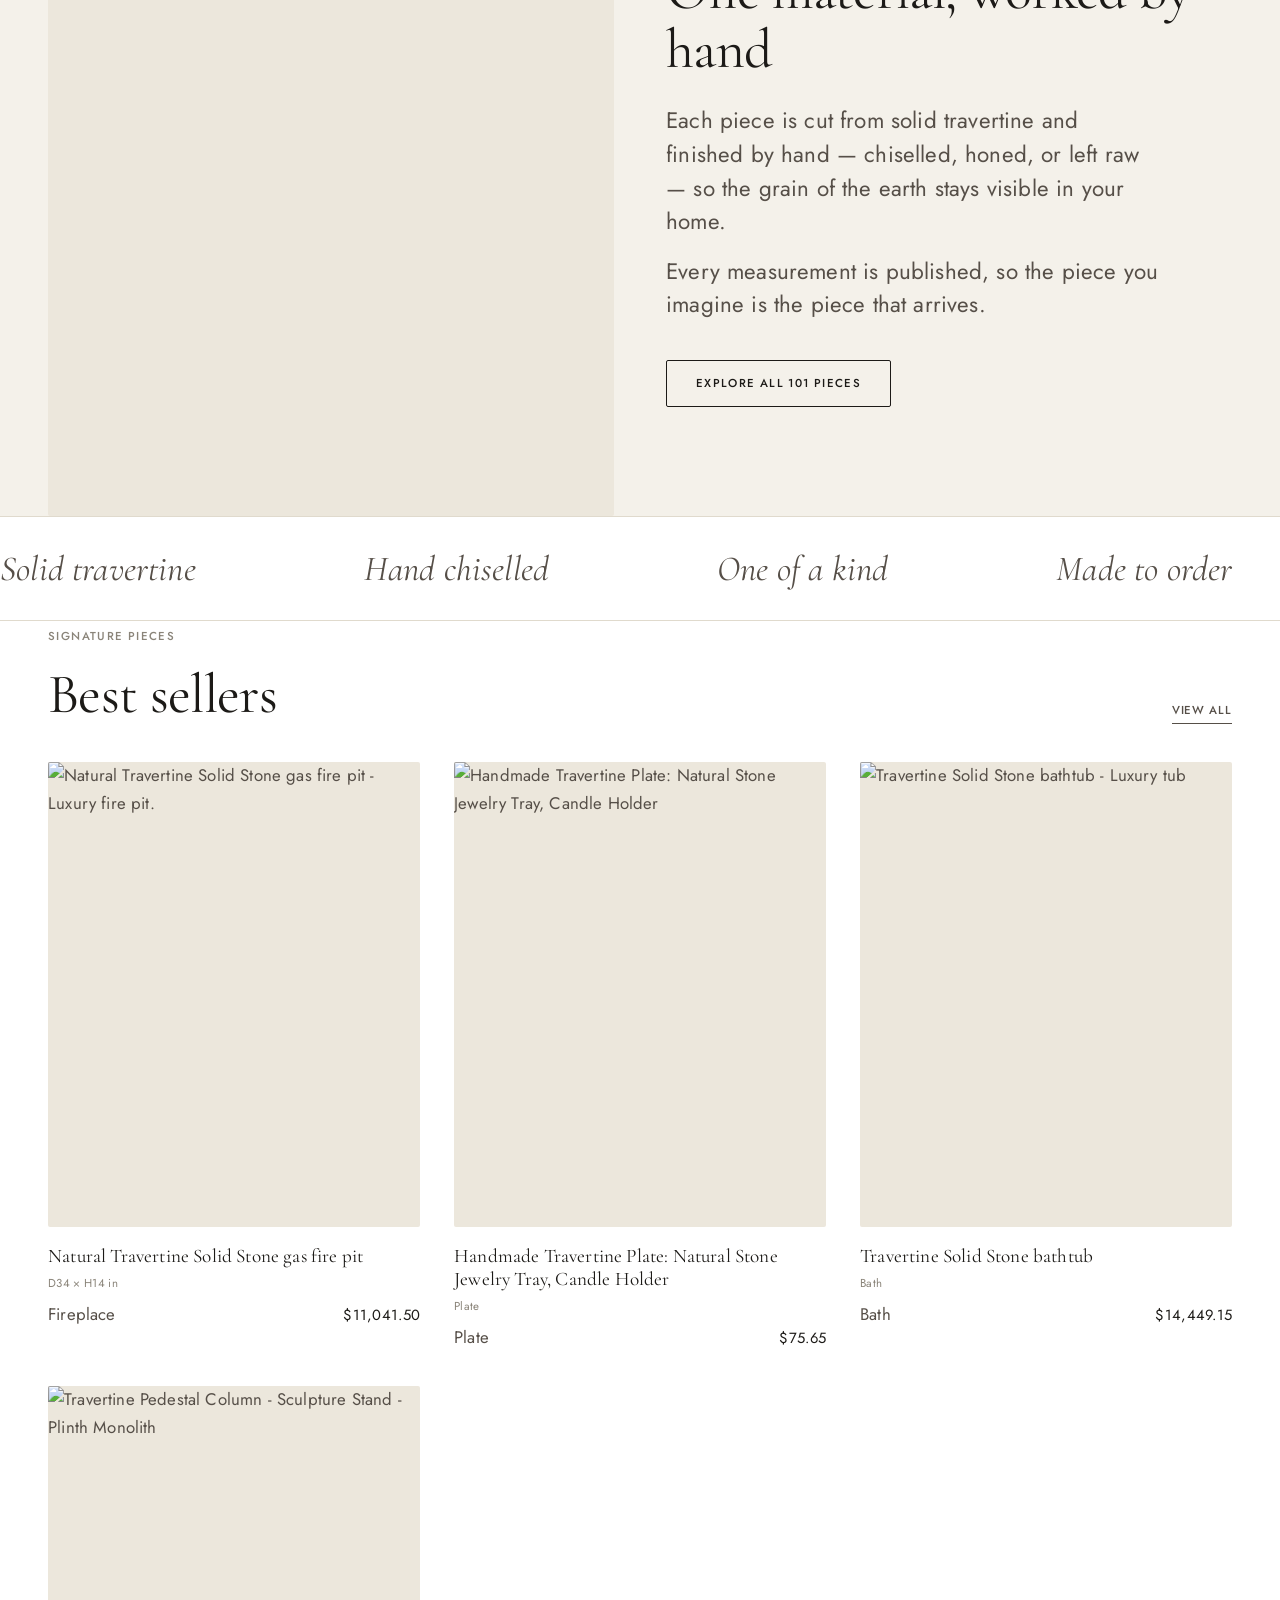
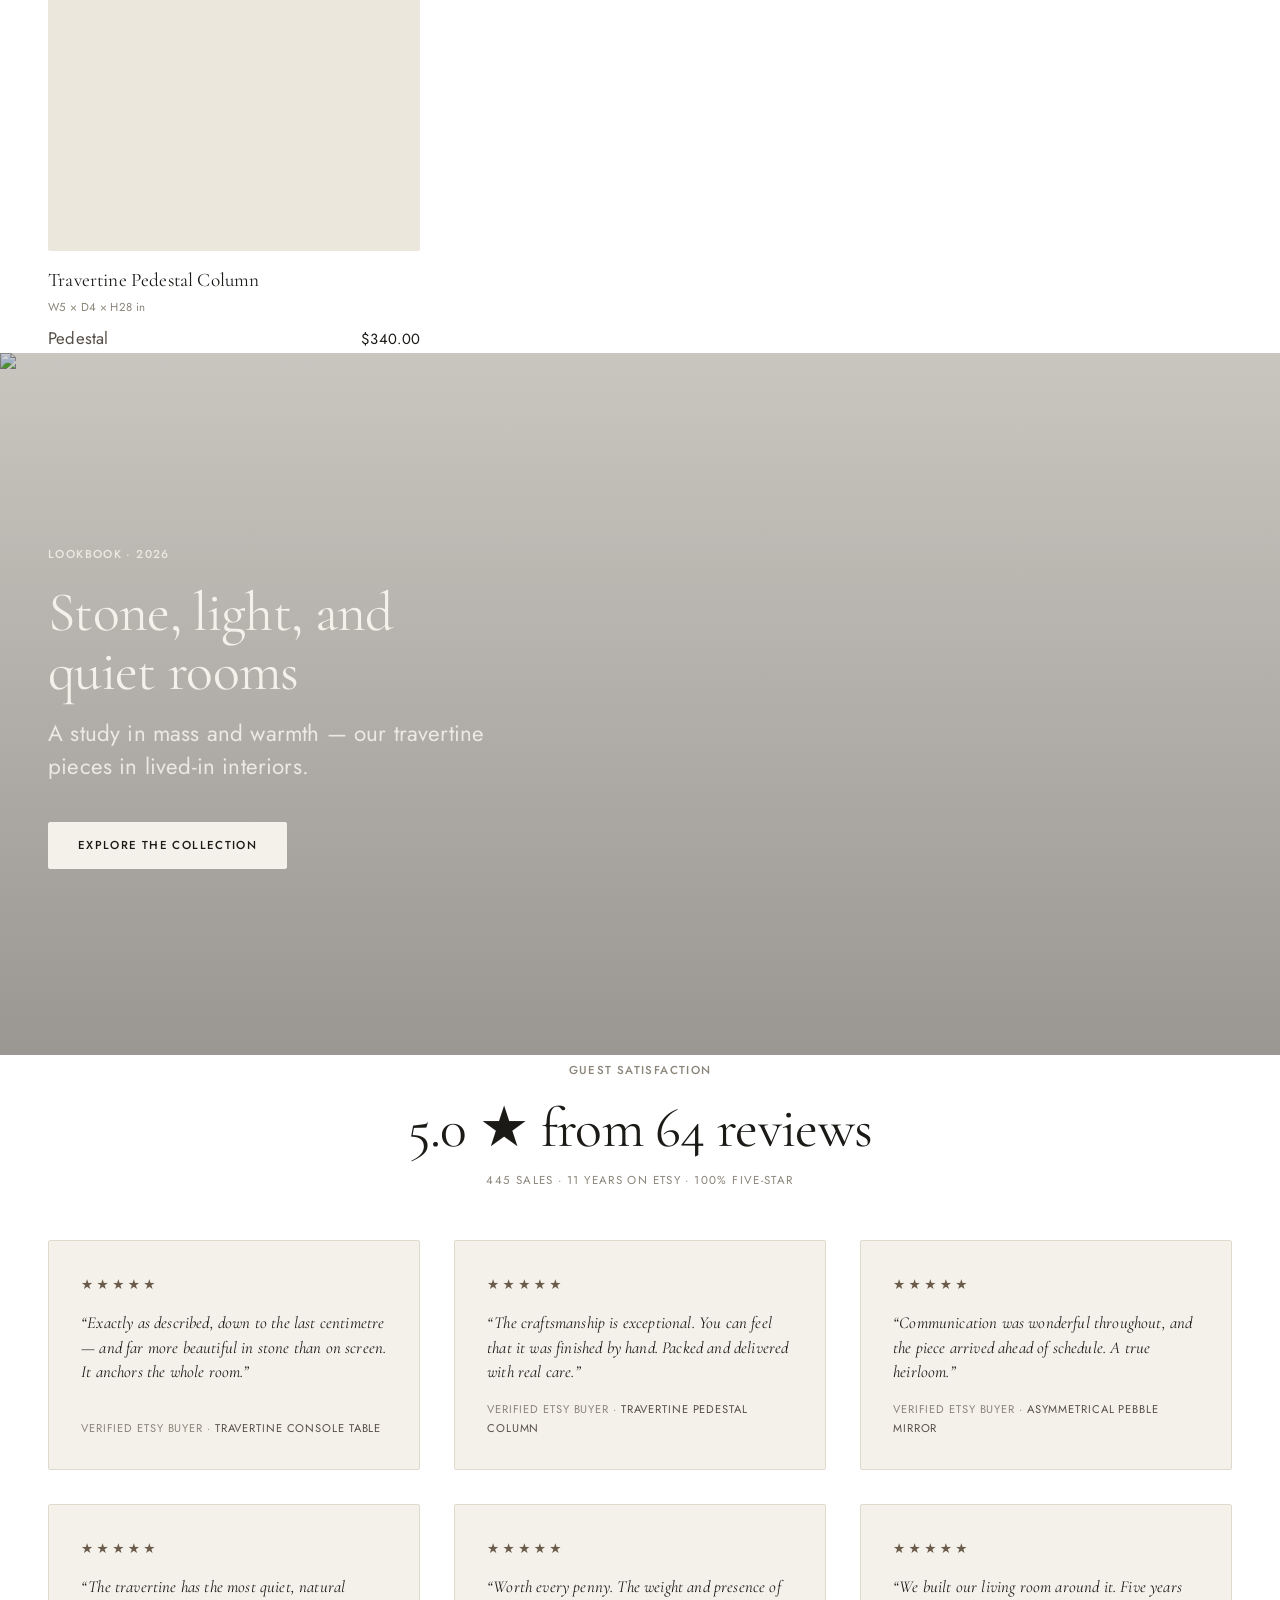
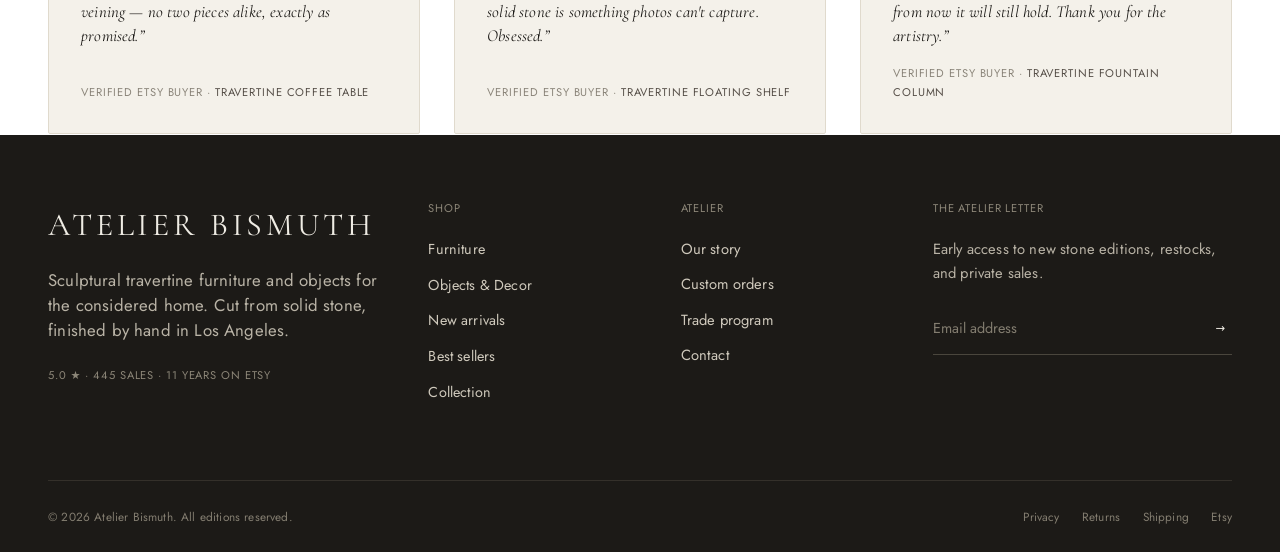
==== commit bc9a4ba1: "feat(theme): elevate to luxury minimalism (P0+P1) Kill discount grammar (single confident price, no " ====
--- a/docs/index.html
+++ b/docs/index.html
@@ -15,59 +15,56 @@
     <div class="header-side">
       <button class="nav-toggle icon-btn" data-drawer-open aria-label="Menu"><svg width="20" height="20" viewBox="0 0 24 24" fill="none" stroke="currentColor" stroke-width="1.3"><path d="M3 6h18M3 12h18M3 18h18"/></svg></button>
     </div>
-    <a href="index.html" class="brand-wordmark">Atelier Bismuth<small>Travertine · Natural Stone</small></a>
+    <a href="index.html" class="brand-wordmark">Atelier Bismuth</a>
     <div class="header-side header-icons" style="justify-content:flex-end">
       <button class="icon-btn" aria-label="Search"><svg width="20" height="20" viewBox="0 0 24 24" fill="none" stroke="currentColor" stroke-width="1.3"><circle cx="11" cy="11" r="7"/><path d="m20 20-3.5-3.5"/></svg></button>
       <button class="icon-btn" aria-label="Cart"><svg width="20" height="20" viewBox="0 0 24 24" fill="none" stroke="currentColor" stroke-width="1.3"><path d="M4 7h16l-1.2 11.2a2 2 0 0 1-2 1.8H7.2a2 2 0 0 1-2-1.8L4 7Z"/><path d="M8.5 7V5.5a3.5 3.5 0 0 1 7 0V7"/></svg><span class="cart-count" style="display:none">0</span></button>
     </div>
   </div>
   <nav class="header-bar" aria-label="Primary"><div class="page-width header-bar__inner">
-    <a href="furniture.html" class="nav-link">Furniture</a><a href="objects-decor.html" class="nav-link">Objects &amp; Decor</a><a href="new-arrivals.html" class="nav-link">New Arrivals</a><a href="best-sellers.html" class="nav-link">Best Sellers</a><a href="collection.html" class="nav-link">Collection</a>
+    <a href="furniture.html" class="nav-link">Furniture</a><a href="objects-decor.html" class="nav-link">Objects &amp; Decor</a><a href="new-arrivals.html" class="nav-link">New arrivals</a><a href="best-sellers.html" class="nav-link">Best sellers</a><a href="collection.html" class="nav-link">Collection</a>
   </div></nav>
 </header>
 <div class="drawer" data-drawer aria-hidden="true" role="dialog" aria-label="Menu">
   <div class="drawer__scrim" data-drawer-close></div>
   <div class="drawer__panel">
     <div class="flex items-center justify-between" style="margin-bottom:1rem"><span class="brand-wordmark" style="font-size:1.4rem">Atelier Bismuth</span><button class="icon-btn" data-drawer-close aria-label="Close"><svg width="20" height="20" viewBox="0 0 24 24" fill="none" stroke="currentColor" stroke-width="1.3"><path d="M5 5l14 14M19 5L5 19"/></svg></button></div>
-    <nav class="stack" style="--stack-gap:0.3rem"><a href="furniture.html" class="nav-link" data-drawer-close>Furniture</a><a href="objects-decor.html" class="nav-link" data-drawer-close>Objects &amp; Decor</a><a href="new-arrivals.html" class="nav-link" data-drawer-close>New Arrivals</a><a href="best-sellers.html" class="nav-link" data-drawer-close>Best Sellers</a><a href="collection.html" class="nav-link" data-drawer-close>Collection</a></nav>
+    <nav class="stack" style="--stack-gap:0.3rem"><a href="furniture.html" class="nav-link" data-drawer-close>Furniture</a><a href="objects-decor.html" class="nav-link" data-drawer-close>Objects &amp; Decor</a><a href="new-arrivals.html" class="nav-link" data-drawer-close>New arrivals</a><a href="best-sellers.html" class="nav-link" data-drawer-close>Best sellers</a><a href="collection.html" class="nav-link" data-drawer-close>Collection</a></nav>
   </div>
 </div>
 <main>
   <section class="hero">
     <div class="hero__media"><img class="hero-kb" src="https://i.etsystatic.com/8535050/r/il/a864c3/8140949678/il_fullxfull.8140949678_akm6.jpg" alt="Handcrafted Travertine Waterfall Console Table - Natural Stone Desk"><div class="hero__scrim"></div></div>
     <div class="hero__inner page-width"><div class="measure-wide">
-      <span class="eyebrow" style="color:rgba(244,241,234,.85)" data-reveal>Atelier Bismuth · Los Angeles</span>
+      <span class="eyebrow" style="color:rgba(244,241,234,.85)" data-reveal>Atelier Bismuth, Los Angeles</span>
       <h1 class="hero__title display" data-reveal data-reveal-delay="1">Carved from<br>a single stone</h1>
-      <p class="hero__sub lead" data-reveal data-reveal-delay="2">Sculptural travertine furniture and objects — consoles, pedestals, basins and hearths, shaped by hand for the considered home.</p>
-      <div class="hero__actions" data-reveal data-reveal-delay="3"><a href="collection.html" class="btn btn--light">Shop the collection</a><a href="furniture.html" class="btn btn--ghost-light">Furniture</a></div>
+      <p class="hero__sub lead" data-reveal data-reveal-delay="2">Furniture and objects cut from solid stone, finished by hand.</p>
+      <div class="hero__actions" data-reveal data-reveal-delay="3"><a href="collection.html" class="btn btn--light">View the collection</a><a href="furniture.html" class="btn btn--ghost-light">Furniture</a></div>
     </div></div>
     <div class="scroll-cue">Scroll<span></span></div>
   </section>
 
   <section class="section"><div class="page-width">
-    <div class="center" style="margin-bottom:clamp(2rem,4vw,4rem)" data-reveal><span class="eyebrow">The Collections</span><h2 class="h2 mt-2">Furniture &amp; objects in stone</h2></div>
+    <div class="center" style="margin-bottom:clamp(2rem,4vw,4rem)" data-reveal><span class="eyebrow">The collections</span><h2 class="h2 mt-2">Furniture and objects in stone</h2></div>
     <div class="grid cols-3">
       <a href="furniture.html" class="collection-tile" data-reveal>
-    <div class="media media--tall media-zoom"><img src="https://i.etsystatic.com/8535050/r/il/4e994d/8141205176/il_fullxfull.8141205176_ssmz.jpg" loading="lazy" alt="Furniture">
-      <div class="tile-grad"></div>
-      <div class="tile-cap"><span class="eyebrow" style="color:rgba(244,241,234,.85)">Consoles · Tables · Benches</span><h3 class="h3">Furniture</h3><span class="link-underline">Explore <svg width="14" height="14" viewBox="0 0 24 24" fill="none" stroke="currentColor" stroke-width="1.5"><path d="M5 12h14M13 6l6 6-6 6"/></svg></span></div>
-    </div></a>
+    <div class="media media--tall media-zoom"><img src="https://i.etsystatic.com/8535050/r/il/4e994d/8141205176/il_fullxfull.8141205176_ssmz.jpg" loading="lazy" alt="Furniture"></div>
+    <div class="tile-cap"><span class="eyebrow">Consoles, tables, benches</span><h3 class="h3">Furniture</h3><span class="link-underline">Explore</span></div>
+    </a>
       <a href="furniture.html?f=Pedestals" class="collection-tile" data-reveal>
-    <div class="media media--tall media-zoom"><img src="https://i.etsystatic.com/8535050/r/il/6d5400/8137455616/il_fullxfull.8137455616_22hw.jpg" loading="lazy" alt="Pedestals">
-      <div class="tile-grad"></div>
-      <div class="tile-cap"><span class="eyebrow" style="color:rgba(244,241,234,.85)">Sculptural plinths</span><h3 class="h3">Pedestals</h3><span class="link-underline">Explore <svg width="14" height="14" viewBox="0 0 24 24" fill="none" stroke="currentColor" stroke-width="1.5"><path d="M5 12h14M13 6l6 6-6 6"/></svg></span></div>
-    </div></a>
+    <div class="media media--tall media-zoom"><img src="https://i.etsystatic.com/8535050/r/il/6d5400/8137455616/il_fullxfull.8137455616_22hw.jpg" loading="lazy" alt="Pedestals"></div>
+    <div class="tile-cap"><span class="eyebrow">Sculptural plinths</span><h3 class="h3">Pedestals</h3><span class="link-underline">Explore</span></div>
+    </a>
       <a href="objects-decor.html" class="collection-tile" data-reveal>
-    <div class="media media--tall media-zoom"><img src="https://i.etsystatic.com/8535050/r/il/14fc6a/8160767980/il_fullxfull.8160767980_43hy.jpg" loading="lazy" alt="Objects &amp;amp; Decor">
-      <div class="tile-grad"></div>
-      <div class="tile-cap"><span class="eyebrow" style="color:rgba(244,241,234,.85)">Mirrors · Plates · Shelves</span><h3 class="h3">Objects &amp; Decor</h3><span class="link-underline">Explore <svg width="14" height="14" viewBox="0 0 24 24" fill="none" stroke="currentColor" stroke-width="1.5"><path d="M5 12h14M13 6l6 6-6 6"/></svg></span></div>
-    </div></a>
+    <div class="media media--tall media-zoom"><img src="https://i.etsystatic.com/8535050/r/il/14fc6a/8160767980/il_fullxfull.8160767980_43hy.jpg" loading="lazy" alt="Objects &amp;amp; Decor"></div>
+    <div class="tile-cap"><span class="eyebrow">Mirrors, plates, shelves</span><h3 class="h3">Objects &amp; Decor</h3><span class="link-underline">Explore</span></div>
+    </a>
     </div>
   </div></section>
 
   <section class="section bg-surface"><div class="page-width">
-    <div class="row-head" data-reveal><div><span class="eyebrow">Just added</span><h2 class="h2 mt-2">New arrivals</h2></div><a href="new-arrivals.html" class="link-underline link-arrow">View all <svg width="14" height="14" viewBox="0 0 24 24" fill="none" stroke="currentColor" stroke-width="1.5"><path d="M5 12h14M13 6l6 6-6 6"/></svg></a></div>
-    <div class="grid cols-4"><article class="product-card" data-cat="Furniture" data-sub="Console" data-group="Tables &amp; Consoles" data-reveal data-reveal-delay="1">
+    <div class="row-head" data-reveal><div><span class="eyebrow">Just added</span><h2 class="h2 mt-2">New arrivals</h2></div><a href="new-arrivals.html" class="link-underline link-arrow">View all</a></div>
+    <div class="grid cols-3"><article class="product-card" data-cat="Furniture" data-sub="Console" data-group="Tables &amp; Consoles" data-reveal data-reveal-delay="1">
     <a href="product.html?h=handcrafted-travertine-waterfall-console-table-natural-stone-desk" class="product-card__media media media-zoom" aria-label="Handcrafted Travertine Waterfall Console Table - Natural Stone Desk">
       <span class="product-card__badge">New</span>
       <img src="https://i.etsystatic.com/8535050/r/il/a864c3/8140949678/il_fullxfull.8140949678_akm6.jpg" loading="lazy" width="700" height="875" alt="Handcrafted Travertine Waterfall Console Table - Natural Stone Desk">
@@ -138,30 +135,6 @@
       <span class="product-card__dims">Bath</span>
       <div class="product-card__meta"><span class="product-card__type">Bath</span>
         <span class="product-card__price"><span class="price--was">$450.00</span><span class="price--sale">$382.50</span></span></div>
-    </div>
-  </article><article class="product-card" data-cat="Objects &amp; Decor" data-sub="Fountain" data-group="Fountains" data-reveal data-reveal-delay="3">
-    <a href="product.html?h=travertine-fountain-column-sculpture-stand-plinth-monolith-solid-stone" class="product-card__media media media-zoom" aria-label="Travertine fountain Column - Sculpture Stand - Plinth - Monolith - Solid Stone Block">
-      <span class="product-card__badge">New</span>
-      <img src="https://i.etsystatic.com/8535050/r/il/14fc6a/8160767980/il_fullxfull.8160767980_43hy.jpg" loading="lazy" width="700" height="875" alt="Travertine fountain Column - Sculpture Stand - Plinth - Monolith - Solid Stone Block">
-      <img class="alt-img" src="https://i.etsystatic.com/8535050/r/il/671c08/8205492875/il_fullxfull.8205492875_cqah.jpg" loading="lazy" alt="" aria-hidden="true">
-    </a>
-    <div class="product-card__body">
-      <a href="product.html?h=travertine-fountain-column-sculpture-stand-plinth-monolith-solid-stone"><h3 class="product-card__title">Travertine fountain Column</h3></a>
-      <span class="product-card__dims">Height 24–44 in</span>
-      <div class="product-card__meta"><span class="product-card__type">Fountain</span>
-        <span class="product-card__price"><span class="price--was">$899.00</span><span class="price--sale">$764.15</span></span></div>
-    </div>
-  </article><article class="product-card" data-cat="Furniture" data-sub="Pedestal" data-group="Pedestals" data-reveal data-reveal-delay="4">
-    <a href="product.html?h=travertine-pedestal-column-sculpture-stand-plinth-monolith-solid-stone" class="product-card__media media media-zoom" aria-label="Travertine Pedestal Column - Sculpture Stand - Plinth - Monolith - Solid Stone Block">
-      <span class="product-card__badge">New</span>
-      <img src="https://i.etsystatic.com/8535050/r/il/848041/8157568504/il_fullxfull.8157568504_nir0.jpg" loading="lazy" width="700" height="875" alt="Travertine Pedestal Column - Sculpture Stand - Plinth - Monolith - Solid Stone Block">
-      <img class="alt-img" src="https://i.etsystatic.com/8535050/r/il/671c08/8205492875/il_fullxfull.8205492875_cqah.jpg" loading="lazy" alt="" aria-hidden="true">
-    </a>
-    <div class="product-card__body">
-      <a href="product.html?h=travertine-pedestal-column-sculpture-stand-plinth-monolith-solid-stone"><h3 class="product-card__title">Travertine Pedestal Column</h3></a>
-      <span class="product-card__dims">Pedestal</span>
-      <div class="product-card__meta"><span class="product-card__type">Pedestal</span>
-        <span class="product-card__price"><span class="price--was">$2,000.00</span><span class="price--sale">$1,700.00</span></span></div>
     </div>
   </article></div>
   </div></section>
@@ -176,8 +149,8 @@
   <div class="marquee bg-surface" aria-hidden="true"><div class="marquee__track"><span>Solid travertine</span><span>Hand chiselled</span><span>One of a kind</span><span>Made to order</span><span>Built to outlast us</span><span>Solid travertine</span><span>Hand chiselled</span><span>One of a kind</span><span>Made to order</span><span>Built to outlast us</span></div></div>
 
   <section class="section bg-surface"><div class="page-width">
-    <div class="row-head" data-reveal><div><span class="eyebrow">Signature pieces</span><h2 class="h2 mt-2">Best sellers</h2></div><a href="best-sellers.html" class="link-underline link-arrow">View all <svg width="14" height="14" viewBox="0 0 24 24" fill="none" stroke="currentColor" stroke-width="1.5"><path d="M5 12h14M13 6l6 6-6 6"/></svg></a></div>
-    <div class="grid cols-4"><article class="product-card" data-cat="Furniture" data-sub="Fireplace" data-group="Fireplaces" data-reveal data-reveal-delay="1">
+    <div class="row-head" data-reveal><div><span class="eyebrow">Signature pieces</span><h2 class="h2 mt-2">Best sellers</h2></div><a href="best-sellers.html" class="link-underline link-arrow">View all</a></div>
+    <div class="grid cols-3"><article class="product-card" data-cat="Furniture" data-sub="Fireplace" data-group="Fireplaces" data-reveal data-reveal-delay="1">
     <a href="product.html?h=natural-travertine-solid-stone-gas-fire-pit-luxury-fire-pit" class="product-card__media media media-zoom" aria-label="Natural Travertine Solid Stone gas fire pit - Luxury fire pit.">
       <span class="product-card__badge">Best seller</span>
       <img src="https://i.etsystatic.com/8535050/r/il/c9cb9e/8141248894/il_fullxfull.8141248894_ne6q.jpg" loading="lazy" width="700" height="875" alt="Natural Travertine Solid Stone gas fire pit - Luxury fire pit.">
@@ -257,7 +230,7 @@
         <figcaption class="review-author">Verified Etsy buyer · <span>Asymmetrical Pebble Mirror</span></figcaption>
       </figure><figure class="review-card" data-reveal data-reveal-delay="1">
         <div class="stars" aria-label="5 out of 5 stars">★★★★★</div>
-        <blockquote class="review-quote">“Stunning. The travertine has the most beautiful natural veining — no two pieces alike, exactly as promised.”</blockquote>
+        <blockquote class="review-quote">“The travertine has the most quiet, natural veining — no two pieces alike, exactly as promised.”</blockquote>
         <figcaption class="review-author">Verified Etsy buyer · <span>Travertine Coffee Table</span></figcaption>
       </figure><figure class="review-card" data-reveal data-reveal-delay="2">
         <div class="stars" aria-label="5 out of 5 stars">★★★★★</div>
@@ -265,7 +238,7 @@
         <figcaption class="review-author">Verified Etsy buyer · <span>Travertine Floating Shelf</span></figcaption>
       </figure><figure class="review-card" data-reveal data-reveal-delay="3">
         <div class="stars" aria-label="5 out of 5 stars">★★★★★</div>
-        <blockquote class="review-quote">“We built our living room around it. Five years from now this will still look perfect. Thank you for the artistry.”</blockquote>
+        <blockquote class="review-quote">“We built our living room around it. Five years from now it will still hold. Thank you for the artistry.”</blockquote>
         <figcaption class="review-author">Verified Etsy buyer · <span>Travertine Fountain Column</span></figcaption>
       </figure>
     </div>
@@ -279,12 +252,12 @@
         <p class="lead" style="color:#b9b3a6;max-width:34ch;margin-top:1rem;font-size:1.05rem">Sculptural travertine furniture and objects for the considered home. Cut from solid stone, finished by hand in Los Angeles.</p>
         <p class="footer-title" style="margin-top:1.4rem">5.0 ★ · 445 sales · 11 years on Etsy</p>
       </div>
-      <div><p class="footer-title">Shop</p><ul class="footer-links"><li><a href="furniture.html" style="font-size:0.9rem">Furniture</a></li><li><a href="objects-decor.html" style="font-size:0.9rem">Objects &amp; Decor</a></li><li><a href="new-arrivals.html" style="font-size:0.9rem">New Arrivals</a></li><li><a href="best-sellers.html" style="font-size:0.9rem">Best Sellers</a></li><li><a href="collection.html" style="font-size:0.9rem">Collection</a></li></ul></div>
-      <div><p class="footer-title">Atelier</p><ul class="footer-links"><li><a href="#">Our story</a></li><li><a href="#">Custom orders</a></li><li><a href="#">Trade program</a></li><li><a href="#">Contact</a></li></ul></div>
+      <div><p class="footer-title">Shop</p><ul class="footer-links"><li><a href="furniture.html" style="font-size:0.9rem">Furniture</a></li><li><a href="objects-decor.html" style="font-size:0.9rem">Objects &amp; Decor</a></li><li><a href="new-arrivals.html" style="font-size:0.9rem">New arrivals</a></li><li><a href="best-sellers.html" style="font-size:0.9rem">Best sellers</a></li><li><a href="collection.html" style="font-size:0.9rem">Collection</a></li></ul></div>
+      <div><p class="footer-title">Atelier</p><ul class="footer-links"><li><a href="about.html#story">Our story</a></li><li><a href="about.html#custom">Custom orders</a></li><li><a href="about.html#trade">Trade program</a></li><li><a href="about.html#contact">Contact</a></li></ul></div>
       <div><p class="footer-title">The Atelier Letter</p><p style="font-size:0.92rem;margin-bottom:1.2rem;color:#b9b3a6">Early access to new stone editions, restocks, and private sales.</p>
         <form class="newsletter-form" onsubmit="return false"><input type="email" placeholder="Email address"><button type="submit">→</button></form></div>
     </div>
-    <div class="footer-bottom"><span>© 2026 Atelier Bismuth. All editions reserved.</span><span class="footer-social" style="gap:1.4rem"><a href="#">Privacy</a><a href="#">Returns</a><a href="#">Shipping</a><a href="https://www.etsy.com/shop/AtelierBismuth" target="_blank" rel="noopener">Etsy</a></span></div>
+    <div class="footer-bottom"><span>© 2026 Atelier Bismuth. All editions reserved.</span><span class="footer-social" style="gap:1.4rem"><a href="about.html#privacy">Privacy</a><a href="about.html#returns">Returns</a><a href="about.html#shipping">Shipping</a><a href="https://www.etsy.com/shop/AtelierBismuth" target="_blank" rel="noopener">Etsy</a></span></div>
   </div>
 </footer>
 <script src="./site.js"></script></body></html>
--- a/docs/base.css
+++ b/docs/base.css
@@ -1,7 +1,7 @@
 /* ============================================================================
-   Atelier Bismuth — Luxury Theme Design System
-   A bespoke Online Store 2.0 theme. Warm editorial luxury (House of Leon
-   sensibility) crossed with the iridescent, crystalline identity of bismuth.
+   Atelier Bismuth — Theme Design System
+   A bespoke Online Store 2.0 theme. Warm editorial restraint (Restoration
+   Hardware × House of Leon) over a stone-tonal wabi-sabi palette.
    ========================================================================= */
 
 /* ----------------------------------------------------------------------------
@@ -13,11 +13,11 @@
   --color-bg: #f4f1ea;          /* warm bone */
   --color-surface: #ffffff;
   --color-surface-alt: #ece7dc; /* oat */
-  --color-ink: #1c1a17;         /* near-black warm ink */
-  --color-ink-soft: #4a463f;
+  --color-ink: #1c1a17;         /* near-black warm ink — headings, wordmark */
+  --color-ink-soft: #564f48;    /* warm brown — body text */
   --color-muted: #8a8479;
-  --color-line: #d8d2c4;
-  --color-accent: #6b5b4a;      /* warm bronze-taupe */
+  --color-line: #e0dacd;        /* quieter warm hairline */
+  --color-accent: #6b5b4a;      /* warm bronze-taupe — used ≤2× per page */
   --color-accent-ink: #ffffff;
 
   /* Travertine — warm natural-stone tones for accents/placeholders */
@@ -26,12 +26,11 @@
   --stone-3: #c5b393;
   --stone-4: #b09a78;
   --stone-5: #8a6f4e;
-  --iridescent: linear-gradient(120deg, #ece4d6 0%, #ddd0bb 28%, #cdb79b 54%, #e4dac6 78%, #d3c3a6 100%);
 
   /* Typography */
   --font-display: "Cormorant Garamond", "EB Garamond", Garamond, "Times New Roman", serif;
   --font-body: "Jost", "Assistant", ui-sans-serif, system-ui, -apple-system, "Helvetica Neue", Arial, sans-serif;
-  --tracking-wide: 0.22em;
+  --tracking-wide: 0.12em;
   --tracking-mid: 0.08em;
 
   /* Type scale (fluid) */
@@ -42,7 +41,7 @@
   --fs-h3: clamp(1.5rem, 1.2rem + 1.4vw, 2.4rem);
   --fs-h2: clamp(2rem, 1.4rem + 2.6vw, 3.5rem);
   --fs-h1: clamp(2.6rem, 1.6rem + 4.6vw, 6rem);
-  --fs-display: clamp(3.2rem, 1.6rem + 7vw, 9rem);
+  --fs-display: clamp(3.5rem, 2.4rem + 3.5vw, 6rem);
 
   /* Spacing & layout */
   --page-max: 1600px;
@@ -66,16 +65,17 @@
 body {
   margin: 0;
   background: var(--color-bg);
-  color: var(--color-ink);
+  color: var(--color-ink-soft);
   font-family: var(--font-body);
   font-size: var(--fs-body);
-  font-weight: 360;
+  font-weight: 400;
   line-height: 1.65;
   letter-spacing: 0.01em;
   -webkit-font-smoothing: antialiased;
   text-rendering: optimizeLegibility;
   overflow-x: hidden;
 }
+h1, h2, h3, h4, h5, .display, .h1, .h2, .h3, .h4 { color: var(--color-ink); }
 img, svg, video { display: block; max-width: 100%; height: auto; }
 a { color: inherit; text-decoration: none; }
 button { font: inherit; color: inherit; cursor: pointer; background: none; border: none; }
@@ -86,12 +86,12 @@
 /* ----------------------------------------------------------------------------
    Typography
 ---------------------------------------------------------------------------- */
-.display, h1.display { font-family: var(--font-display); font-weight: 300; line-height: 0.98; letter-spacing: -0.01em; }
-.h1 { font-family: var(--font-display); font-weight: 300; font-size: var(--fs-h1); line-height: 1.02; letter-spacing: -0.01em; }
-.h2 { font-family: var(--font-display); font-weight: 300; font-size: var(--fs-h2); line-height: 1.06; letter-spacing: -0.005em; }
-.h3 { font-family: var(--font-display); font-weight: 300; font-size: var(--fs-h3); line-height: 1.1; }
+.display, h1.display { font-family: var(--font-display); font-weight: 400; line-height: 0.98; letter-spacing: -0.01em; }
+.h1 { font-family: var(--font-display); font-weight: 400; font-size: var(--fs-h1); line-height: 1.02; letter-spacing: -0.01em; }
+.h2 { font-family: var(--font-display); font-weight: 400; font-size: var(--fs-h2); line-height: 1.06; letter-spacing: -0.005em; }
+.h3 { font-family: var(--font-display); font-weight: 400; font-size: var(--fs-h3); line-height: 1.1; }
 .h4 { font-family: var(--font-display); font-weight: 400; font-size: var(--fs-h4); line-height: 1.2; }
-.lead { font-size: var(--fs-lead); line-height: 1.5; color: var(--color-ink-soft); font-weight: 340; }
+.lead { font-size: var(--fs-lead); line-height: 1.5; color: var(--color-ink-soft); font-weight: 400; }
 
 .eyebrow {
   font-size: var(--fs-eyebrow);
@@ -103,7 +103,7 @@
 }
 .eyebrow--ink { color: var(--color-ink); }
 
-.serif-italic { font-family: var(--font-display); font-style: italic; font-weight: 300; }
+.serif-italic { font-family: var(--font-display); font-style: italic; font-weight: 400; }
 
 /* ----------------------------------------------------------------------------
    Layout primitives
@@ -195,22 +195,8 @@
 .media-zoom img { transition: transform 1.4s var(--ease); }
 .media-zoom:hover img { transform: scale(1.045); }
 
-/* Iridescent placeholder when no image is set */
-.placeholder-iri {
-  background:
-    radial-gradient(120% 120% at 20% 10%, rgba(255,255,255,0.35), transparent 45%),
-    var(--iridescent);
-  background-size: 220% 220%;
-  animation: iri-pan 14s var(--ease) infinite alternate;
-}
-.placeholder-iri::after {
-  content: ""; position: absolute; inset: 0;
-  background:
-    radial-gradient(60% 40% at 70% 30%, rgba(255,255,255,0.25), transparent 60%),
-    repeating-linear-gradient(58deg, rgba(138,111,78,0.05) 0 1px, transparent 1px 14px);
-  mix-blend-mode: multiply;
-}
-@keyframes iri-pan { from { background-position: 0% 0%; } to { background-position: 100% 100%; } }
+/* Flat placeholder when no image is set — decorative gradients removed per doctrine */
+.placeholder-iri { background: var(--color-surface-alt); }
 
 /* ----------------------------------------------------------------------------
    Header
@@ -240,11 +226,11 @@
 .nav-link::after { content: ""; position: absolute; left: 0; bottom: 0; height: 1px; width: 0; background: currentColor; transition: width 0.4s var(--ease); }
 .nav-link:hover::after { width: 100%; }
 .brand-wordmark {
-  font-family: var(--font-display); font-weight: 300; font-size: clamp(1.4rem, 1rem + 1vw, 1.9rem);
-  letter-spacing: 0.16em; text-transform: uppercase; text-align: center; white-space: nowrap;
-}
-.brand-wordmark small { display: block; font-size: 0.46em; letter-spacing: 0.5em; margin-top: 2px; color: var(--color-muted); }
-.is-transparent .brand-wordmark small { color: rgba(244,241,234,0.7); }
+  font-family: var(--font-display); font-weight: 400; font-size: clamp(1.4rem, 1rem + 1vw, 1.9rem);
+  letter-spacing: 0.12em; text-transform: uppercase; text-align: center; white-space: nowrap; color: var(--color-ink);
+}
+.brand-wordmark small { display: none; }
+.is-transparent .brand-wordmark { color: #f4f1ea; }
 .header-icons { display: flex; gap: 1.1rem; align-items: center; justify-content: flex-end; }
 .header-icons a, .header-icons button { display: inline-flex; }
 .icon-btn { position: relative; }
@@ -285,7 +271,7 @@
 .hero { position: relative; display: flex; align-items: flex-end; min-height: 92vh; color: #f4f1ea; overflow: hidden; }
 .hero__media { position: absolute; inset: 0; z-index: 0; }
 .hero__media img, .hero__media video { width: 100%; height: 100%; object-fit: cover; }
-.hero__media::after { content: ""; position: absolute; inset: 0; background: linear-gradient(to top, rgba(15,13,11,0.62) 0%, rgba(15,13,11,0.12) 45%, rgba(15,13,11,0.28) 100%); }
+.hero__media::after { content: ""; position: absolute; inset: 0; background: linear-gradient(to top, rgba(30,26,23,0.46) 0%, rgba(30,26,23,0.10) 34%, transparent 60%); }
 .hero__inner { position: relative; z-index: 1; width: 100%; padding-bottom: clamp(2.5rem, 4vw, 6rem); }
 .hero__title { font-size: var(--fs-display); }
 .hero__sub { max-width: 40ch; margin-top: 1.4rem; color: rgba(244,241,234,0.86); }
@@ -306,14 +292,15 @@
 .product-card:hover .product-card__img { transform: scale(1.04); }
 .product-card__media .alt-img { position: absolute; inset: 0; opacity: 0; transition: opacity 0.7s var(--ease); }
 .product-card:hover .alt-img { opacity: 1; }
-.product-card__badge { position: absolute; top: 1rem; left: 1rem; z-index: 2; background: var(--color-bg); color: var(--color-ink); font-size: 0.6rem; letter-spacing: var(--tracking-mid); text-transform: uppercase; padding: 0.4rem 0.7rem; font-weight: 600; }
+.product-card__badge { position: absolute; top: 1rem; left: 1rem; z-index: 2; background: rgba(30,26,23,0.55); color: var(--color-bg); font-size: 0.6rem; letter-spacing: 0.14em; text-transform: uppercase; padding: 0.4rem 0.7rem; font-weight: 400; }
 .product-card__badge--sold { background: var(--color-ink); color: var(--color-bg); }
-.product-card__title { font-family: var(--font-display); font-weight: 400; font-size: 1.2rem; line-height: 1.2; }
+.product-card__title { font-family: var(--font-display); font-weight: 400; font-size: 1.2rem; line-height: 1.2; color: var(--color-ink); }
 .product-card__meta { display: flex; justify-content: space-between; align-items: baseline; gap: 1rem; margin-top: 0.35rem; }
 .product-card__dims { font-size: 0.72rem; letter-spacing: 0.03em; color: var(--color-muted); margin-top: 0.3rem; }
-.product-card__price { font-size: 0.92rem; letter-spacing: 0.02em; white-space: nowrap; }
-.price--sale { color: var(--color-accent); }
-.price--was { color: var(--color-muted); text-decoration: line-through; margin-right: 0.5em; }
+.product-card__price { font-size: 0.92rem; letter-spacing: 0.02em; white-space: nowrap; color: var(--color-ink); }
+/* Retired: sale/compare grammar. Keep selectors quiet so any legacy static markup renders as a single normal price. */
+.price--was { display: none; }
+.price--sale { color: inherit; }
 .quick-add {
   position: absolute; left: 1rem; right: 1rem; bottom: 1rem; z-index: 2;
   opacity: 0; transform: translateY(8px); transition: opacity 0.5s var(--ease), transform 0.5s var(--ease);
@@ -333,7 +320,7 @@
 .marquee { overflow: hidden; border-block: 1px solid var(--color-line); padding-block: 1.4rem; }
 .marquee__track { display: flex; gap: 3.5rem; width: max-content; animation: marquee 38s linear infinite; }
 .marquee__track span { font-family: var(--font-display); font-size: clamp(1.3rem, 1rem + 1.6vw, 2.2rem); font-style: italic; color: var(--color-ink-soft); display: inline-flex; align-items: center; gap: 3.5rem; }
-.marquee__track span::after { content: "✦"; font-style: normal; font-size: 0.6em; color: var(--color-accent); }
+.marquee__track span::after { content: ""; display: inline-block; width: 0; margin-inline: 1.75rem; }
 @keyframes marquee { to { transform: translateX(-50%); } }
 
 /* ----------------------------------------------------------------------------
@@ -383,14 +370,18 @@
 
 .trust-row { display: flex; flex-wrap: wrap; gap: 1.4rem 2rem; }
 .trust-row li { display: flex; align-items: center; gap: 0.6rem; font-size: 0.78rem; color: var(--color-ink-soft); letter-spacing: 0.02em; }
-.trust-row svg { color: var(--color-accent); flex: none; }
 
 /* ----------------------------------------------------------------------------
    Collection
 ---------------------------------------------------------------------------- */
 .collection-hero { position: relative; min-height: 56vh; display: flex; align-items: center; color: #f4f1ea; overflow: hidden; }
 .collection-hero__media { position: absolute; inset: 0; }
-.collection-hero__media::after { content: ""; position: absolute; inset: 0; background: linear-gradient(rgba(15,13,11,0.25), rgba(15,13,11,0.5)); }
+.collection-hero__media::after { content: ""; position: absolute; inset: 0; background: linear-gradient(rgba(30,26,23,0.20), rgba(30,26,23,0.42)); }
+
+/* Collection tiles — caption sits below the image in warm ink */
+.collection-tile__caption { padding-top: 1rem; color: var(--color-ink); }
+.collection-tile__caption .eyebrow { color: var(--color-muted); }
+.collection-tile__caption .h3 { color: var(--color-ink); }
 .collection-toolbar { display: flex; justify-content: space-between; align-items: center; gap: 1rem; flex-wrap: wrap; padding-block: 1.4rem; border-bottom: 1px solid var(--color-line); }
 .collection-toolbar select { font: inherit; font-size: 0.78rem; text-transform: uppercase; letter-spacing: 0.06em; border: 1px solid var(--color-line); background: var(--color-surface); padding: 0.7rem 2.4rem 0.7rem 1rem; border-radius: var(--radius); appearance: none; background-image: url("data:image/svg+xml,%3Csvg xmlns='http://www.w3.org/2000/svg' width='10' height='6' viewBox='0 0 10 6'%3E%3Cpath d='M1 1l4 4 4-4' stroke='%231c1a17' fill='none'/%3E%3C/svg%3E"); background-repeat: no-repeat; background-position: right 1rem center; }
 
@@ -404,7 +395,7 @@
 @media (max-width: 540px) { .footer-grid { grid-template-columns: 1fr; } }
 .footer-title { font-size: 0.7rem; text-transform: uppercase; letter-spacing: var(--tracking-mid); color: #8c8678; margin-bottom: 1.2rem; }
 .footer-links li { margin-bottom: 0.7rem; font-size: 0.92rem; }
-.footer-wordmark { font-family: var(--font-display); font-weight: 300; font-size: 2rem; letter-spacing: 0.14em; text-transform: uppercase; color: #efece4; }
+.footer-wordmark { font-family: var(--font-display); font-weight: 400; font-size: 2rem; letter-spacing: 0.12em; text-transform: uppercase; color: #efece4; }
 .newsletter-form { display: flex; border-bottom: 1px solid #4a463d; max-width: 360px; }
 .newsletter-form input { flex: 1; background: transparent; border: 0; color: #efece4; padding: 0.8rem 0; font: inherit; font-size: 0.9rem; }
 .newsletter-form input::placeholder { color: #837d70; }
@@ -425,6 +416,5 @@
 ---------------------------------------------------------------------------- */
 .visually-hidden { position: absolute !important; width: 1px; height: 1px; padding: 0; margin: -1px; overflow: hidden; clip: rect(0 0 0 0); white-space: nowrap; border: 0; }
 .text-accent { color: var(--color-accent); }
-.iridescent-text { background: var(--iridescent); -webkit-background-clip: text; background-clip: text; color: transparent; }
 .mt-0 { margin-top: 0; } .mt-1 { margin-top: 0.5rem; } .mt-2 { margin-top: 1rem; } .mt-3 { margin-top: 1.6rem; } .mt-4 { margin-top: 2.4rem; }
 .flex { display: flex; } .items-center { align-items: center; } .justify-between { justify-content: space-between; } .gap-1 { gap: 0.6rem; } .gap-2 { gap: 1rem; } .wrap { flex-wrap: wrap; }
--- a/docs/site.css
+++ b/docs/site.css
@@ -10,10 +10,12 @@
 .header-bar .nav-link{font-size:.72rem;letter-spacing:.16em;padding:.35rem clamp(1rem,2vw,1.9rem)}
 .nav-toggle{display:none}
 @media (max-width:900px){.header-bar{display:none}.nav-toggle{display:inline-flex}.header-top{min-height:58px;grid-template-columns:auto 1fr auto}.site-header .brand-wordmark{text-align:left}}
-.hero__scrim{position:absolute;inset:0;background:linear-gradient(to top,rgba(15,13,11,.62),rgba(15,13,11,.1) 45%,rgba(15,13,11,.28))}
-.tile-grad{position:absolute;inset:0;background:linear-gradient(to top,rgba(15,13,11,.55),transparent 55%)}
-.tile-cap{position:absolute;left:1.6rem;right:1.6rem;bottom:1.5rem;color:#f4f1ea}
-.tile-cap .h3{margin:.3rem 0 .5rem}
+.hero__scrim{position:absolute;inset:0;background:linear-gradient(to top,rgba(30,26,23,.46),rgba(30,26,23,.10) 34%,transparent 60%)}
+/* Collection tile captions now sit BELOW the image in warm ink — no on-image gradient */
+.tile-cap{padding-top:1rem;color:var(--color-ink)}
+.tile-cap .eyebrow{color:var(--color-muted)}
+.tile-cap .h3{margin:.3rem 0 .5rem;color:var(--color-ink)}
+.tile-cap .link-underline{color:var(--color-ink)}
 .row-head{display:flex;align-items:flex-end;justify-content:space-between;gap:1rem;flex-wrap:wrap;margin-bottom:clamp(1.5rem,3vw,2.5rem)}
 .cat-hero{padding:clamp(3rem,7vw,7rem) 0 clamp(1.5rem,3vw,2.5rem);border-bottom:1px solid var(--color-line)}
 .cat-hero .page-width{display:flex;flex-direction:column;gap:.6rem}
@@ -22,19 +24,19 @@
 .reviews-sec{background:var(--color-surface)}
 .review-card{background:var(--color-bg);border:1px solid var(--color-line);border-radius:var(--radius);padding:clamp(1.6rem,2.5vw,2.4rem);display:flex;flex-direction:column;gap:1rem;height:100%}
 .review-card .stars{color:var(--color-accent);letter-spacing:.25em;font-size:.85rem}
-.review-quote{font-family:var(--font-display);font-style:italic;font-weight:300;font-size:clamp(1.05rem,.92rem+.5vw,1.3rem);line-height:1.45;margin:0;color:var(--color-ink)}
+.review-quote{font-family:var(--font-display);font-style:italic;font-weight:400;font-size:clamp(1.05rem,.92rem+.5vw,1.3rem);line-height:1.45;margin:0;color:var(--color-ink)}
 .review-author{font-size:.7rem;letter-spacing:var(--tracking-mid);text-transform:uppercase;color:var(--color-muted);margin-top:auto}
 .review-author span{color:var(--color-ink-soft)}
-/* ——— luxe enhancement pass ——— */
+/* ——— editorial refinement pass ——— */
 :root{--section-y:clamp(4rem,2.4rem+6vw,10rem)}
-.eyebrow{letter-spacing:.24em}
+.eyebrow{letter-spacing:.12em}
 .h1,.h2{letter-spacing:-.012em}
 .btn{padding:1.1em 2.5em}
 .hero{min-height:100vh}
 .hero__media img{will-change:transform;animation:kb 20s ease-out forwards}
 @keyframes kb{from{transform:scale(1.09)}to{transform:scale(1)}}
-.hero__scrim{position:absolute;inset:0;background:linear-gradient(to top,rgba(15,13,11,.72),rgba(15,13,11,.12) 52%,rgba(15,13,11,.34))}
-.hero__title{font-size:clamp(3.4rem,1.4rem+8vw,9.5rem);letter-spacing:-.02em}
+.hero__scrim{position:absolute;inset:0;background:linear-gradient(to top,rgba(30,26,23,.46),rgba(30,26,23,.10) 34%,transparent 60%)}
+.hero__title{font-size:clamp(3.4rem,1.4rem+8vw,6rem);letter-spacing:-.02em}
 .hero__sub{font-size:clamp(1.05rem,.95rem+.5vw,1.35rem)}
 .product-card__media{transition:box-shadow .6s var(--ease)}
 .product-card:hover .product-card__media{box-shadow:0 22px 50px -28px rgba(28,26,23,.4)}
@@ -54,8 +56,13 @@
 .chip:hover{border-color:var(--color-ink)}
 .chip.is-active{background:var(--color-ink);color:var(--color-bg);border-color:var(--color-ink)}
 .product-card.is-hidden{display:none}
+/* Static preview: hide legacy 'New' / 'Best seller' / 'Sale' badges (retired). Keep 'Sold' and any inline-static PDP badges (position:static). */
+.product-card__media > .product-card__badge:not(.product-card__badge--sold){display:none}
 .sub-band{margin-top:clamp(2.6rem,5vw,5rem)}
 .sub-band:first-of-type{margin-top:0}
+.sub-band,.about-block{scroll-margin-top:130px}
+.about-block{padding-block:clamp(2.2rem,4vw,4rem);border-bottom:1px solid var(--color-line)}
+.about-block:last-child{border-bottom:0}
 .sub-band__head{display:flex;align-items:baseline;justify-content:space-between;gap:1rem;padding-bottom:1rem;margin-bottom:clamp(1.3rem,2.5vw,2.2rem);border-bottom:1px solid var(--color-line)}
 .chips-jump{position:sticky;top:0;background:color-mix(in srgb,var(--color-surface) 92%,transparent);backdrop-filter:blur(8px);z-index:5;padding-block:.9rem;margin-bottom:1.5rem}
 .chips-jump .chip{text-decoration:none}
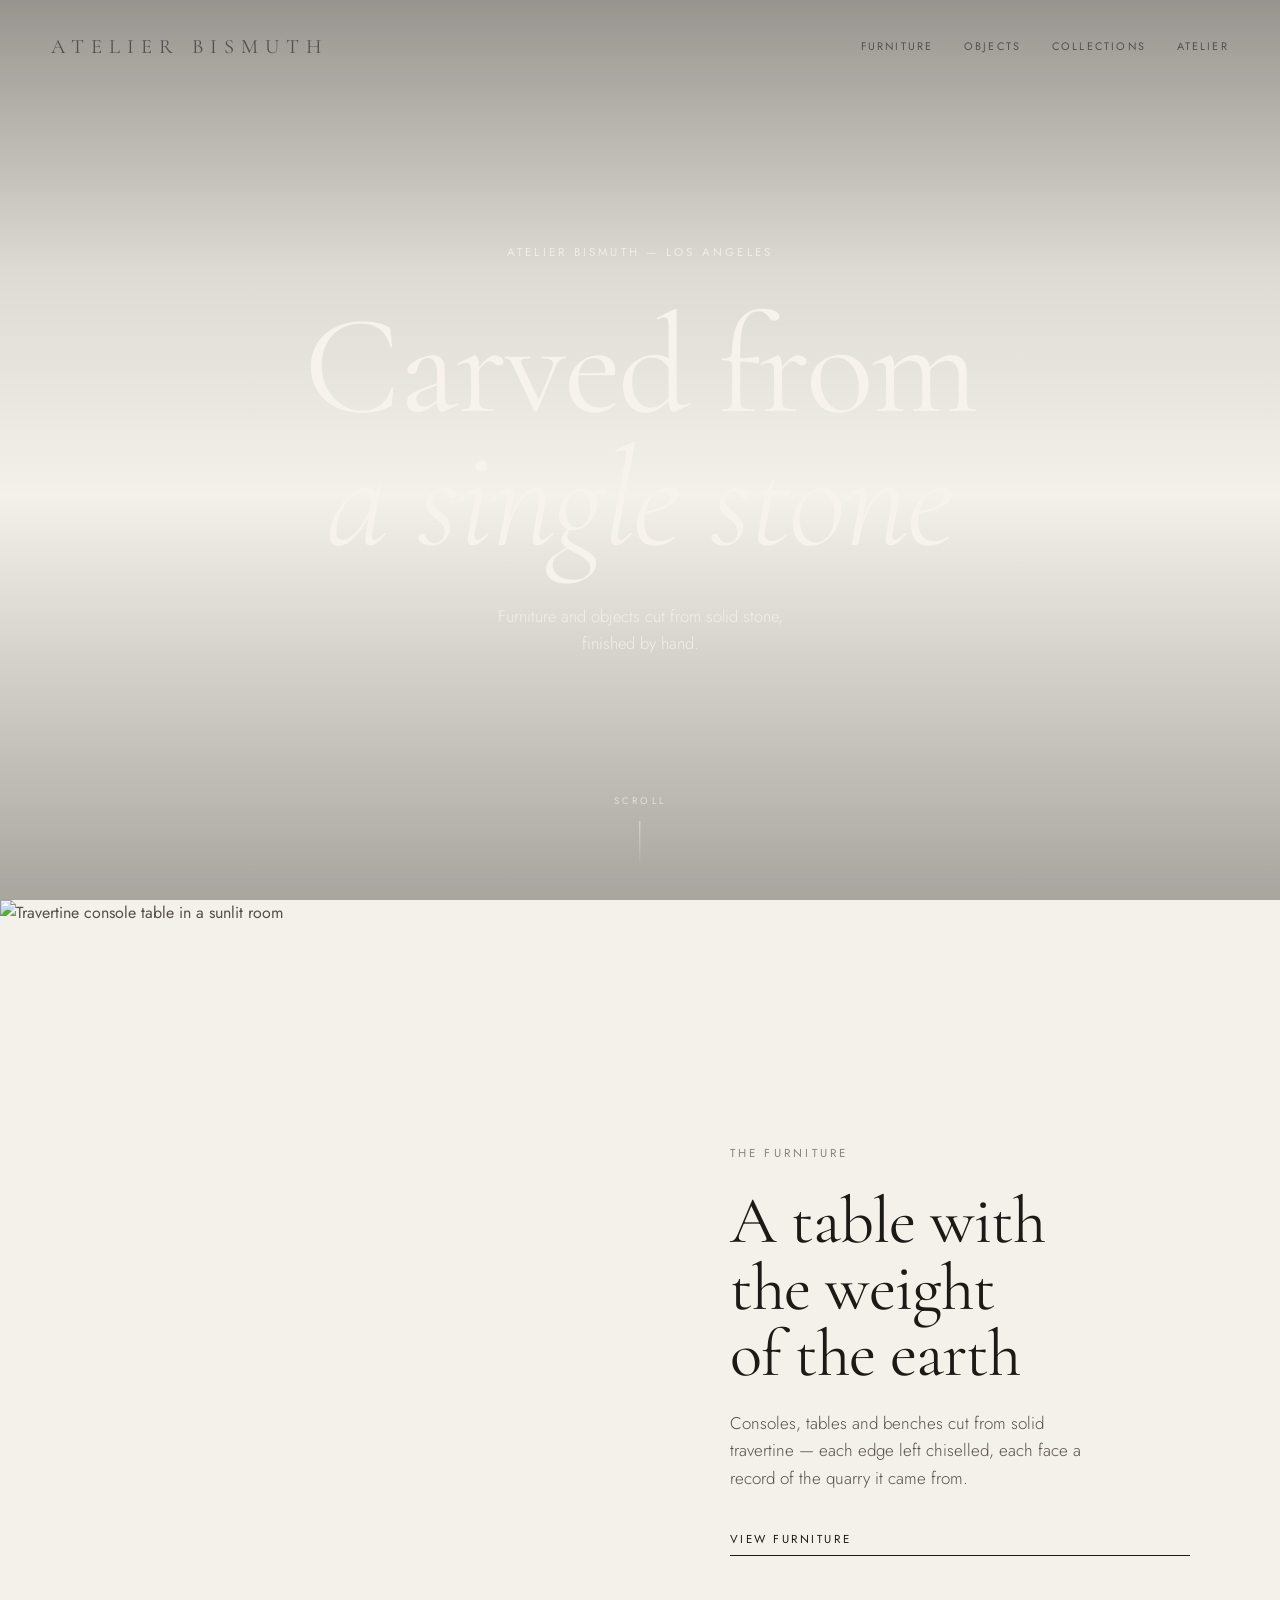
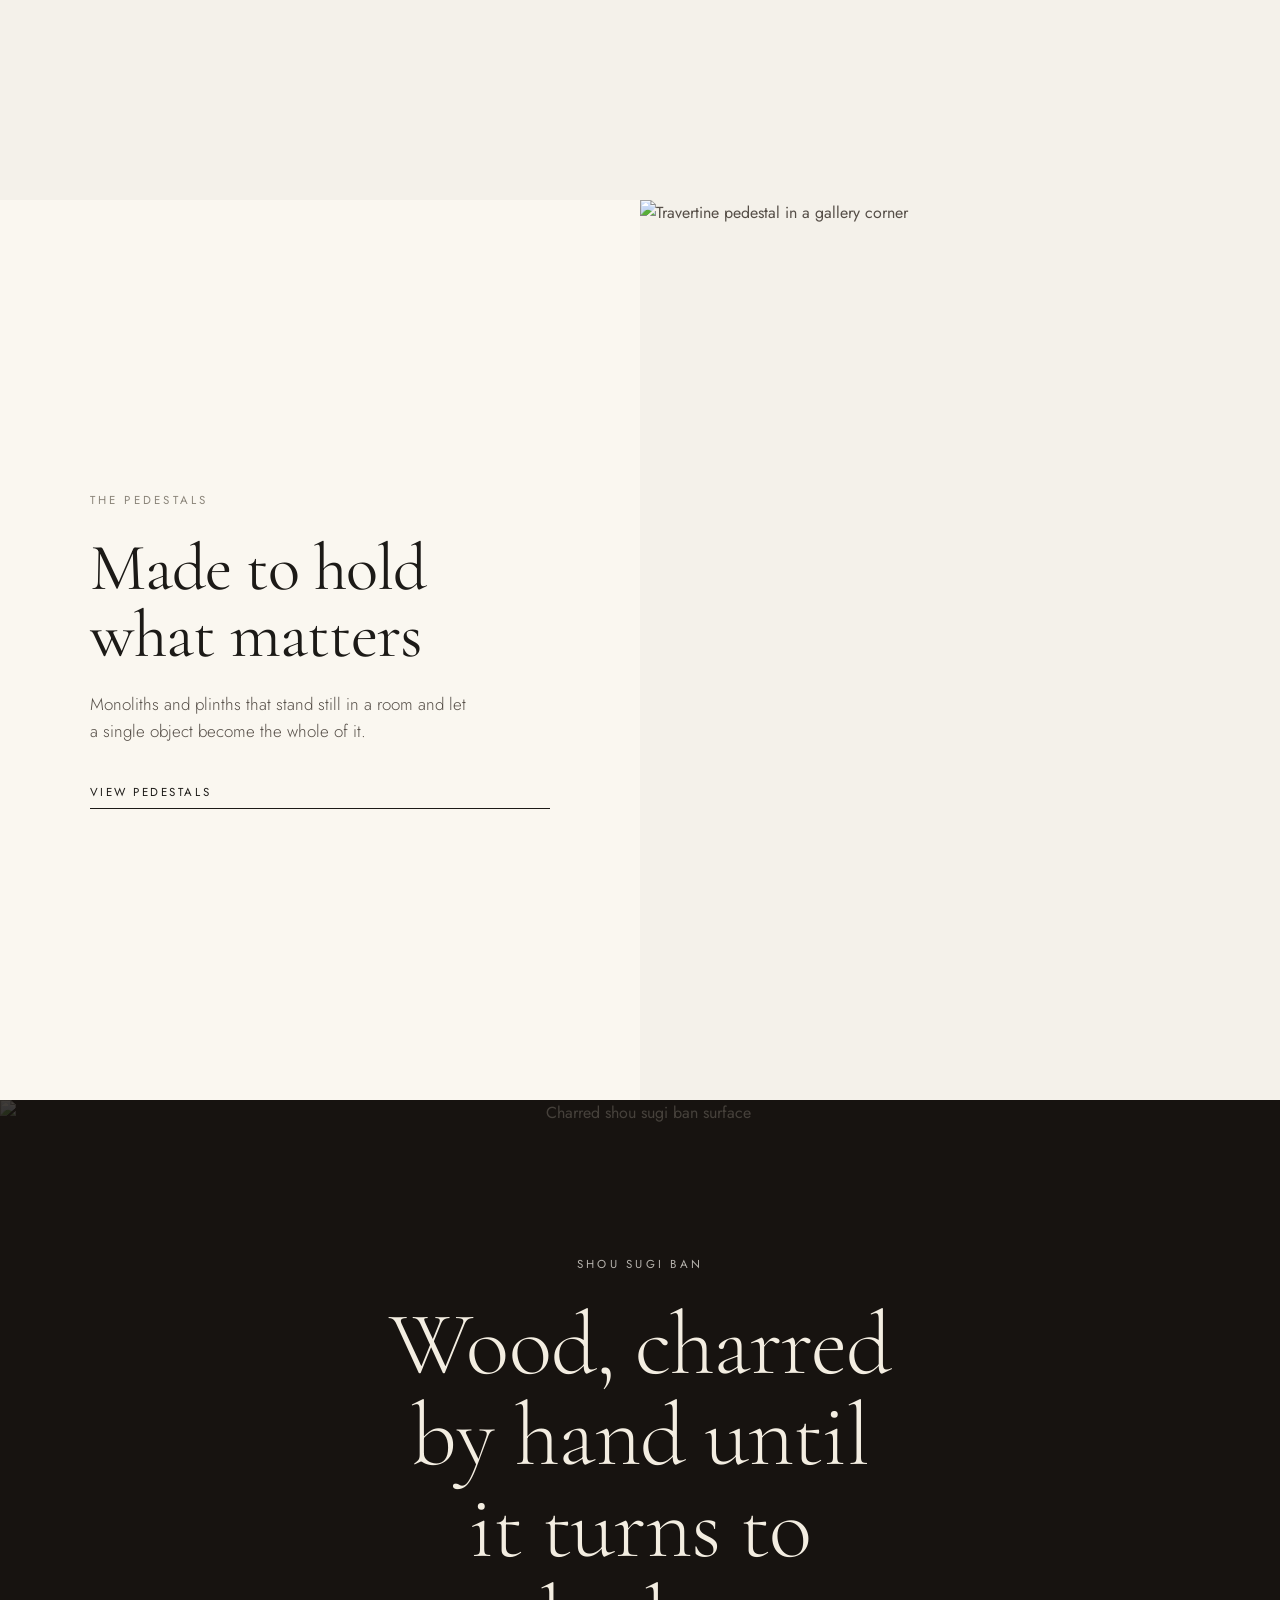
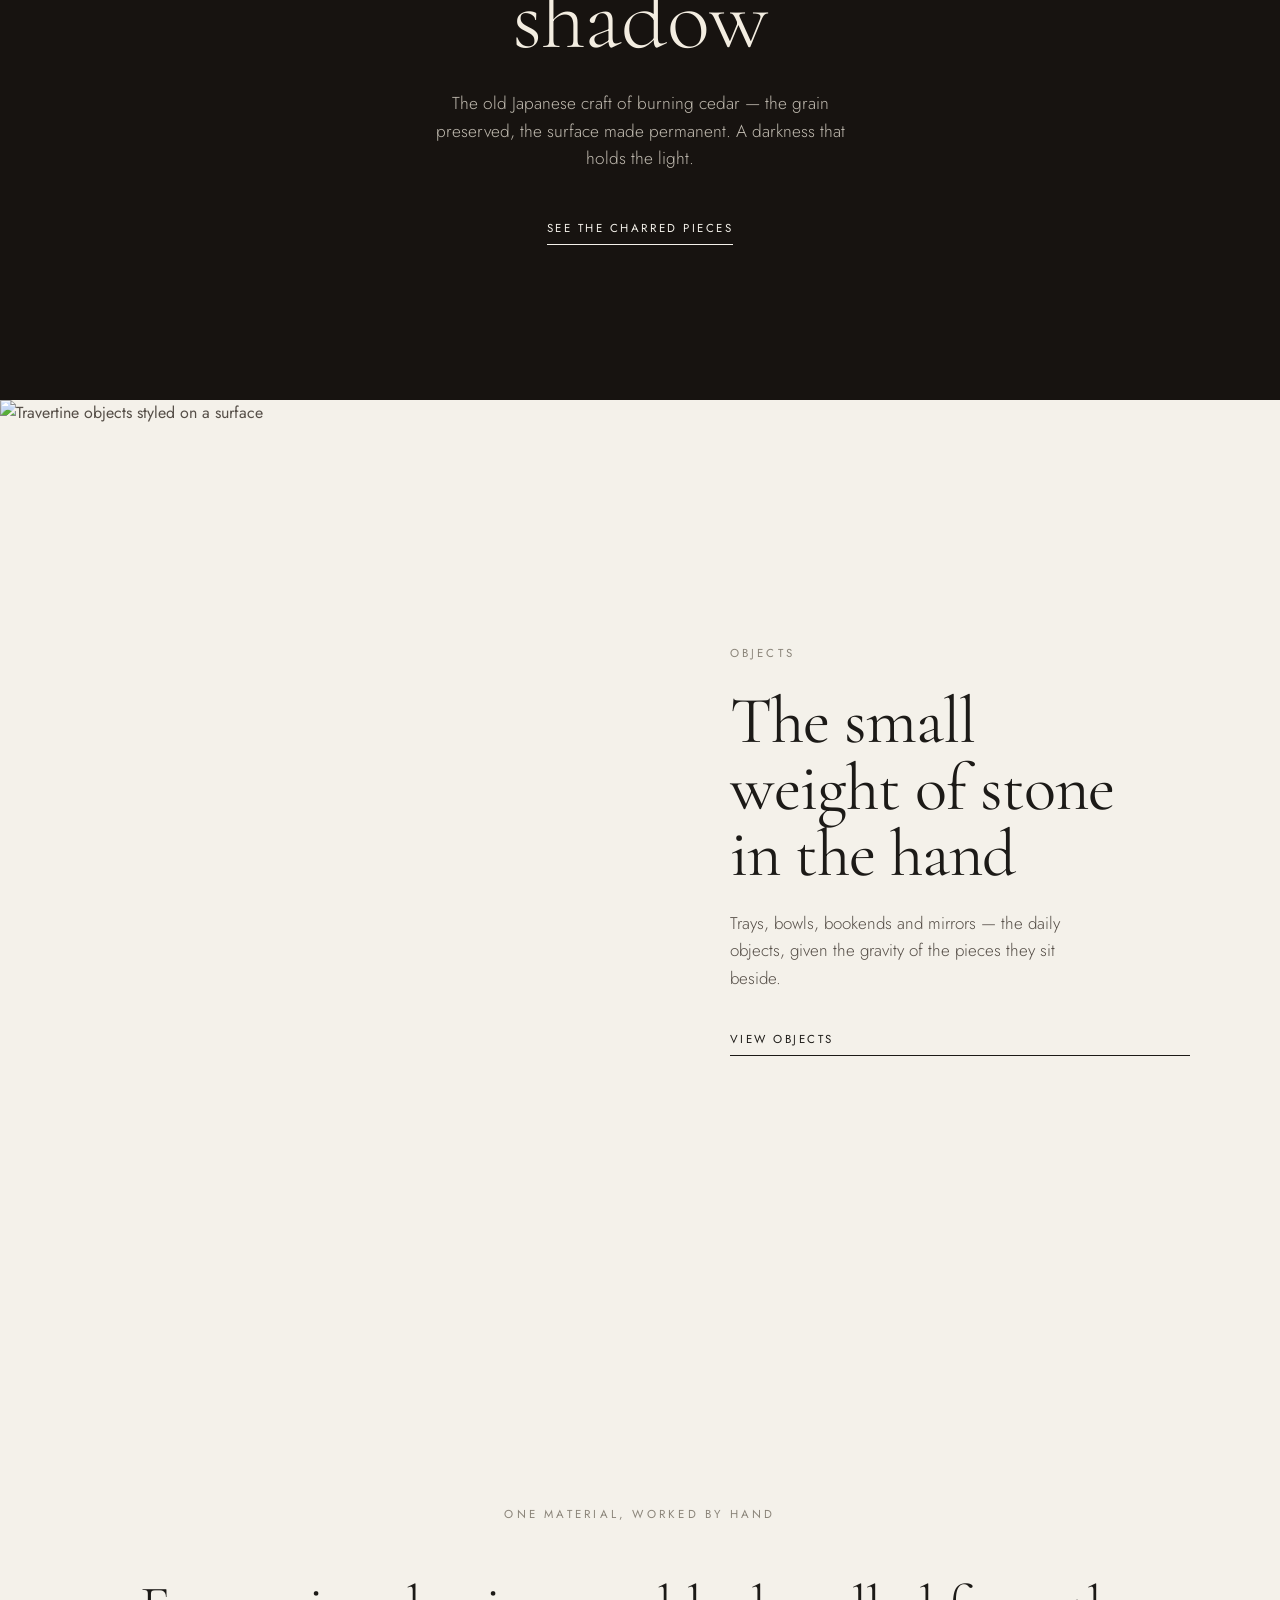
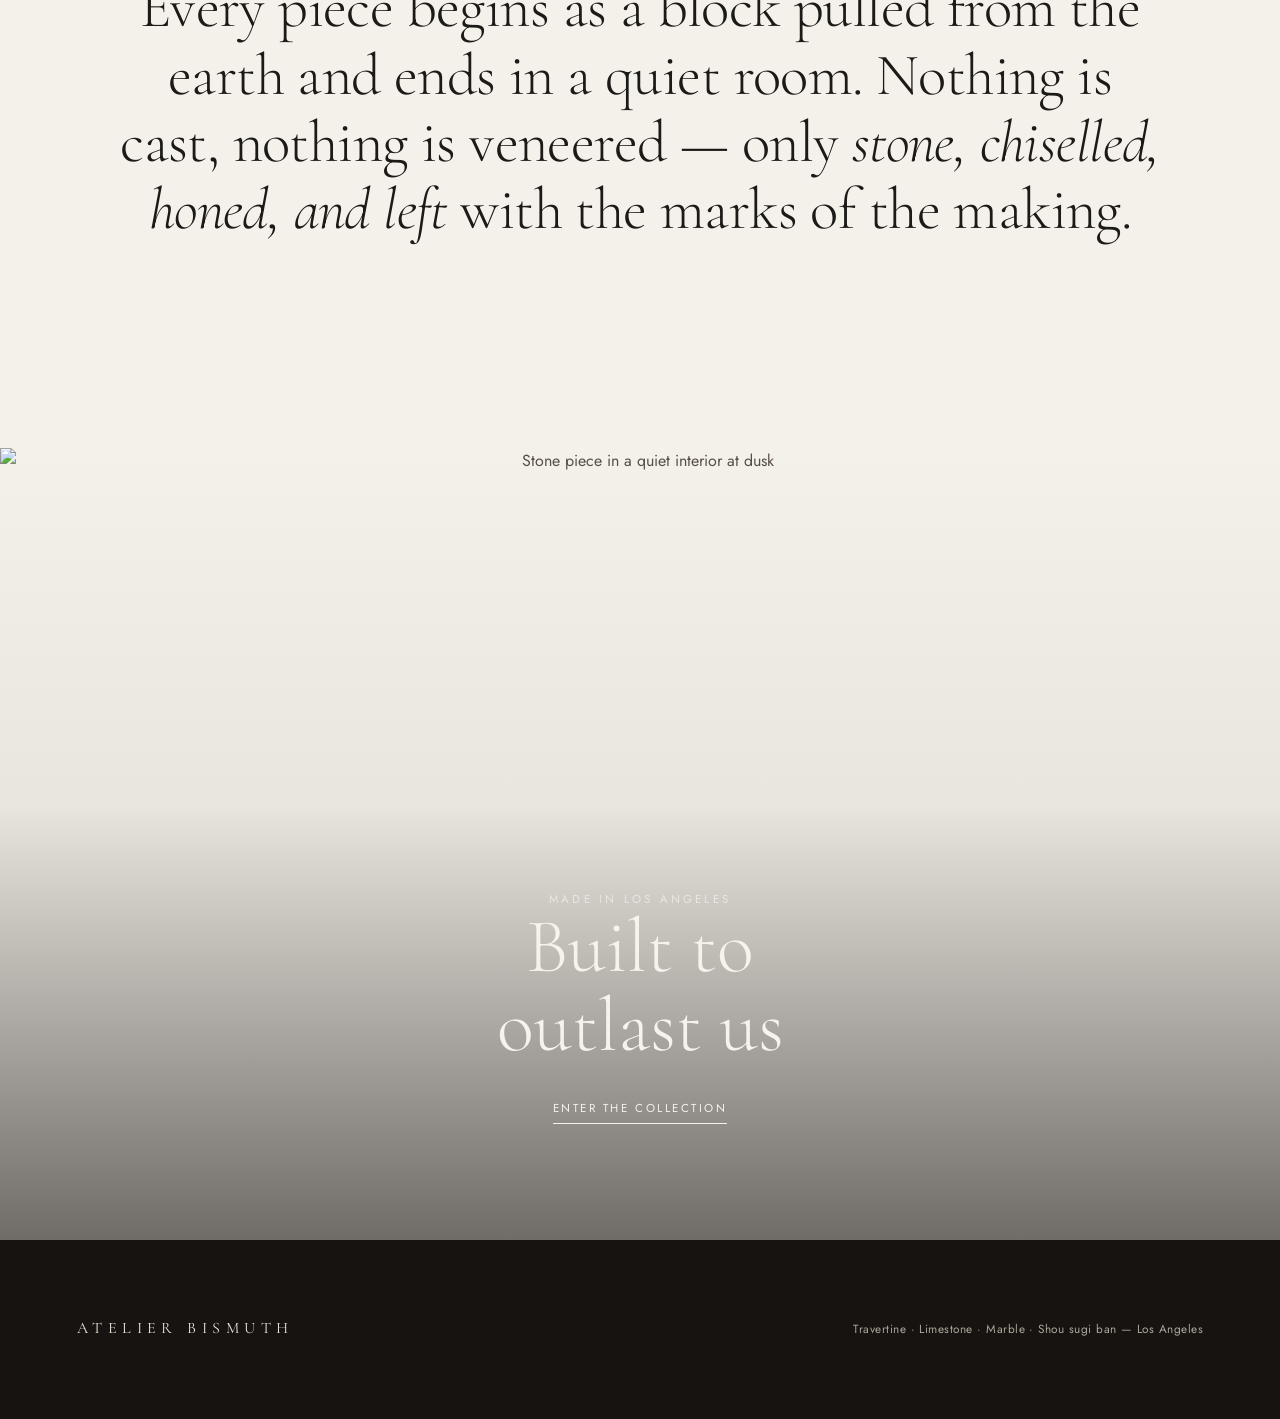
==== commit 084879f4: "feat(home): adopt dramatic editorial flagship as the homepage (preview) Full-viewport cinematic hero" ====
--- a/docs/index.html
+++ b/docs/index.html
@@ -1,263 +1,194 @@
 <!doctype html>
-<html lang="en" class="no-js">
+<html lang="en">
 <head>
-<meta charset="utf-8"><meta name="viewport" content="width=device-width, initial-scale=1.0">
-<title>Travertine &amp; Natural Stone Furniture — Atelier Bismuth</title>
-<meta name="description" content="Sculptural travertine furniture and objects — consoles, pedestals, basins and hearths, cut from solid stone and finished by hand in Los Angeles.">
-<link rel="preconnect" href="https://fonts.googleapis.com"><link rel="preconnect" href="https://fonts.gstatic.com" crossorigin>
+<meta charset="utf-8">
+<meta name="viewport" content="width=device-width, initial-scale=1.0">
+<title>Atelier Bismuth — Travertine & Natural Stone Furniture</title>
+<meta name="description" content="Sculptural travertine furniture and objects, cut from solid stone and finished by hand in Los Angeles.">
+<link rel="preconnect" href="https://fonts.googleapis.com">
+<link rel="preconnect" href="https://fonts.gstatic.com" crossorigin>
 <link href="https://fonts.googleapis.com/css2?family=Cormorant+Garamond:ital,wght@0,300;0,400;0,500;1,300;1,400&family=Jost:wght@300;400;500&display=swap" rel="stylesheet">
-<link rel="stylesheet" href="./base.css"><link rel="stylesheet" href="./site.css">
-<script>document.documentElement.className='js';</script>
+<style>
+:root{
+  --bone:#f4f1ea; --oat:#ece7dc; --ink:#1c1a17; --ink-soft:#564f48;
+  --muted:#8a8479; --line:#e0dacd; --accent:#6b5b4a; --shou:#171310; --paper:#faf7f0;
+  --serif:"Cormorant Garamond",Georgia,serif; --sans:"Jost",system-ui,sans-serif;
+  --ease:cubic-bezier(.22,1,.36,1);
+}
+*{margin:0;padding:0;box-sizing:border-box}
+html{scroll-behavior:smooth;-webkit-font-smoothing:antialiased;text-rendering:optimizeLegibility}
+body{font-family:var(--sans);font-weight:400;color:var(--ink-soft);background:var(--bone);overflow-x:hidden;line-height:1.6}
+img{display:block;width:100%;height:100%;object-fit:cover}
+a{color:inherit;text-decoration:none}
+.serif{font-family:var(--serif);font-weight:400;color:var(--ink);letter-spacing:-.01em;line-height:1.02}
+.eyebrow{font-size:.72rem;text-transform:uppercase;letter-spacing:.28em;color:var(--muted);font-weight:400}
+.eyebrow--light{color:rgba(244,241,234,.72)}
+.cta{display:inline-block;font-size:.72rem;text-transform:uppercase;letter-spacing:.22em;padding-bottom:.4rem;border-bottom:1px solid currentColor;color:var(--ink);transition:opacity .4s var(--ease)}
+.cta--light{color:var(--bone)}
+.cta:hover{opacity:.55}
+
+/* header */
+.head{position:fixed;top:0;left:0;right:0;z-index:40;display:flex;align-items:center;justify-content:space-between;padding:clamp(1.3rem,2.4vw,2.2rem) clamp(1.5rem,4vw,4rem);mix-blend-mode:difference}
+.head a,.head span{color:#f4f1ea}
+.wordmark{font-family:var(--serif);font-size:clamp(1.05rem,1.6vw,1.35rem);letter-spacing:.34em;text-transform:uppercase;font-weight:400}
+.head nav{display:flex;gap:clamp(1.4rem,2.4vw,2.8rem)}
+.head nav a{font-size:.68rem;letter-spacing:.2em;text-transform:uppercase}
+@media(max-width:760px){.head nav{display:none}}
+
+/* reveal */
+.reveal{opacity:0;transform:translateY(38px);transition:opacity 1.1s var(--ease),transform 1.1s var(--ease)}
+.reveal.in{opacity:1;transform:none}
+.reveal-slow{transition-duration:1.5s}
+@media(prefers-reduced-motion:reduce){.reveal,.reveal-slow{opacity:1;transform:none;transition:none}.kb{animation:none!important}}
+
+/* HERO */
+.hero{position:relative;height:100svh;min-height:640px;display:grid;place-items:center;text-align:center;overflow:hidden}
+.hero__bg{position:absolute;inset:-8% 0;z-index:0}
+.hero__bg img{transform:scale(1.08);animation:kb 22s var(--ease) forwards}
+.kb{animation:kb 22s var(--ease) forwards}
+@keyframes kb{to{transform:scale(1)}}
+.hero::after{content:"";position:absolute;inset:0;z-index:1;background:linear-gradient(to bottom,rgba(23,19,16,.42) 0%,rgba(23,19,16,.10) 30%,transparent 55%,rgba(23,19,16,.34) 100%)}
+.hero__inner{position:relative;z-index:2;color:#f6f2ea;padding:0 1.5rem}
+.hero__inner .eyebrow{color:rgba(246,242,234,.8);margin-bottom:clamp(1.4rem,3vw,2.4rem)}
+.hero h1{font-family:var(--serif);color:#f7f3ec;font-weight:400;letter-spacing:-.015em;line-height:.94;font-size:clamp(3.4rem,11vw,10rem)}
+.hero h1 em{font-style:italic;font-weight:300}
+.hero__sub{max-width:34ch;margin:clamp(1.6rem,3vw,2.4rem) auto 0;font-size:clamp(1rem,1.3vw,1.15rem);color:rgba(246,242,234,.86);font-weight:300}
+.hero__cue{position:absolute;bottom:2.2rem;left:50%;transform:translateX(-50%);z-index:2;font-size:.6rem;letter-spacing:.32em;text-transform:uppercase;color:rgba(246,242,234,.7)}
+.hero__cue::after{content:"";display:block;width:1px;height:44px;margin:.7rem auto 0;background:linear-gradient(rgba(246,242,234,.7),transparent)}
+
+/* CHAPTER — full-bleed cinematic split */
+.chapter{position:relative;min-height:100svh;display:grid;grid-template-columns:1fr 1fr;align-items:stretch}
+.chapter--flip .chapter__media{order:2}
+.chapter__media{position:relative;overflow:hidden;min-height:60svh}
+.chapter__media img{transition:transform 1.6s var(--ease)}
+.chapter:hover .chapter__media img{transform:scale(1.04)}
+.chapter__body{display:flex;flex-direction:column;justify-content:center;padding:clamp(3rem,8vw,10rem) clamp(2rem,7vw,9rem);background:var(--bone)}
+.chapter--flip .chapter__body{background:var(--paper)}
+.chapter__body .eyebrow{margin-bottom:1.6rem}
+.chapter__body h2{font-family:var(--serif);color:var(--ink);font-weight:400;line-height:1.0;letter-spacing:-.015em;font-size:clamp(2.6rem,5.2vw,5.4rem);margin-bottom:1.4rem}
+.chapter__body p{max-width:38ch;font-size:1.06rem;color:var(--ink-soft);font-weight:300;margin-bottom:2.4rem}
+@media(max-width:860px){.chapter{grid-template-columns:1fr}.chapter--flip .chapter__media{order:0}.chapter__media{min-height:78svh}}
+
+/* DARK BAND — shou sugi ban contrast */
+.dark{position:relative;min-height:100svh;display:grid;place-items:center;text-align:center;background:var(--shou);color:#e9e2d6;overflow:hidden}
+.dark__bg{position:absolute;inset:0;z-index:0;opacity:.42}
+.dark__bg img{filter:grayscale(.2) brightness(.7) sepia(.15)}
+.dark::after{content:"";position:absolute;inset:0;z-index:1;background:radial-gradient(120% 90% at 50% 50%,transparent 30%,rgba(23,19,16,.7) 100%)}
+.dark__inner{position:relative;z-index:2;padding:0 1.5rem;max-width:60ch}
+.dark h2{font-family:var(--serif);color:#f3ede1;font-weight:300;line-height:1.02;letter-spacing:-.01em;font-size:clamp(2.8rem,7vw,6.4rem);margin:1.6rem 0 1.6rem}
+.dark p{max-width:44ch;margin:0 auto 2.6rem;color:rgba(233,226,214,.8);font-weight:300;font-size:1.08rem}
+
+/* MANIFESTO — oversized centred type on bone */
+.manifesto{padding:clamp(7rem,16vw,18rem) clamp(1.5rem,6vw,6rem);text-align:center;max-width:1200px;margin:0 auto}
+.manifesto p{font-family:var(--serif);color:var(--ink);font-weight:300;line-height:1.14;letter-spacing:-.01em;font-size:clamp(1.9rem,4.6vw,4rem)}
+.manifesto p em{font-style:italic}
+.manifesto .eyebrow{margin-bottom:clamp(2rem,4vw,3.4rem)}
+
+/* CLOSING */
+.closing{position:relative;height:88svh;min-height:520px;display:grid;place-items:end center;text-align:center;overflow:hidden}
+.closing__bg{position:absolute;inset:0;z-index:0}
+.closing::after{content:"";position:absolute;inset:0;z-index:1;background:linear-gradient(to top,rgba(23,19,16,.6),rgba(23,19,16,.05) 55%,transparent)}
+.closing__inner{position:relative;z-index:2;color:#f6f2ea;padding:0 1.5rem clamp(4rem,9vw,8rem)}
+.closing h2{font-family:var(--serif);color:#f7f3ec;font-weight:300;font-size:clamp(2.4rem,6vw,5.4rem);line-height:1.02;margin-bottom:1.8rem}
+
+/* footer */
+.foot{background:var(--shou);color:rgba(233,226,214,.7);padding:clamp(3rem,6vw,5rem) clamp(1.5rem,6vw,6rem);display:flex;flex-wrap:wrap;gap:1.5rem;justify-content:space-between;align-items:center;font-size:.74rem;letter-spacing:.04em}
+.foot .wordmark{color:#e9e2d6;font-size:1rem}
+.note{position:fixed;bottom:0;left:0;right:0;z-index:60;background:var(--ink);color:var(--bone);text-align:center;font-size:.66rem;letter-spacing:.14em;text-transform:uppercase;padding:.55rem;opacity:.94}
+.note a{border-bottom:1px solid rgba(244,241,234,.4)}
+</style>
 </head>
-<body class="template-travertine-natural-stone-furniture">
-<header class="site-header is-transparent" data-header>
-  <div class="page-width header-top">
-    <div class="header-side">
-      <button class="nav-toggle icon-btn" data-drawer-open aria-label="Menu"><svg width="20" height="20" viewBox="0 0 24 24" fill="none" stroke="currentColor" stroke-width="1.3"><path d="M3 6h18M3 12h18M3 18h18"/></svg></button>
-    </div>
-    <a href="index.html" class="brand-wordmark">Atelier Bismuth</a>
-    <div class="header-side header-icons" style="justify-content:flex-end">
-      <button class="icon-btn" aria-label="Search"><svg width="20" height="20" viewBox="0 0 24 24" fill="none" stroke="currentColor" stroke-width="1.3"><circle cx="11" cy="11" r="7"/><path d="m20 20-3.5-3.5"/></svg></button>
-      <button class="icon-btn" aria-label="Cart"><svg width="20" height="20" viewBox="0 0 24 24" fill="none" stroke="currentColor" stroke-width="1.3"><path d="M4 7h16l-1.2 11.2a2 2 0 0 1-2 1.8H7.2a2 2 0 0 1-2-1.8L4 7Z"/><path d="M8.5 7V5.5a3.5 3.5 0 0 1 7 0V7"/></svg><span class="cart-count" style="display:none">0</span></button>
-    </div>
+<body>
+
+
+<header class="head">
+  <a class="wordmark" href="./">Atelier Bismuth</a>
+  <nav>
+    <a href="furniture.html">Furniture</a><a href="objects-decor.html">Objects</a><a href="collection.html">Collections</a><a href="about.html">Atelier</a>
+  </nav>
+</header>
+
+<!-- HERO -->
+<section class="hero">
+  <div class="hero__bg"><img class="kb" src="https://i.etsystatic.com/8535050/r/il/14fc6a/8160767980/il_fullxfull.8160767980_43hy.jpg" alt="Travertine fountain columns in a warm modernist interior"></div>
+  <div class="hero__inner">
+    <div class="eyebrow reveal in">Atelier Bismuth — Los Angeles</div>
+    <h1 class="reveal in reveal-slow">Carved from<br><em>a single stone</em></h1>
+    <p class="hero__sub reveal in reveal-slow">Furniture and objects cut from solid stone, finished by hand.</p>
   </div>
-  <nav class="header-bar" aria-label="Primary"><div class="page-width header-bar__inner">
-    <a href="furniture.html" class="nav-link">Furniture</a><a href="objects-decor.html" class="nav-link">Objects &amp; Decor</a><a href="new-arrivals.html" class="nav-link">New arrivals</a><a href="best-sellers.html" class="nav-link">Best sellers</a><a href="collection.html" class="nav-link">Collection</a>
-  </div></nav>
-</header>
-<div class="drawer" data-drawer aria-hidden="true" role="dialog" aria-label="Menu">
-  <div class="drawer__scrim" data-drawer-close></div>
-  <div class="drawer__panel">
-    <div class="flex items-center justify-between" style="margin-bottom:1rem"><span class="brand-wordmark" style="font-size:1.4rem">Atelier Bismuth</span><button class="icon-btn" data-drawer-close aria-label="Close"><svg width="20" height="20" viewBox="0 0 24 24" fill="none" stroke="currentColor" stroke-width="1.3"><path d="M5 5l14 14M19 5L5 19"/></svg></button></div>
-    <nav class="stack" style="--stack-gap:0.3rem"><a href="furniture.html" class="nav-link" data-drawer-close>Furniture</a><a href="objects-decor.html" class="nav-link" data-drawer-close>Objects &amp; Decor</a><a href="new-arrivals.html" class="nav-link" data-drawer-close>New arrivals</a><a href="best-sellers.html" class="nav-link" data-drawer-close>Best sellers</a><a href="collection.html" class="nav-link" data-drawer-close>Collection</a></nav>
+  <div class="hero__cue">Scroll</div>
+</section>
+
+<!-- CHAPTER 1 -->
+<section class="chapter">
+  <div class="chapter__media reveal"><img src="https://i.etsystatic.com/8535050/r/il/11e44e/8140952048/il_fullxfull.8140952048_isll.jpg" alt="Travertine console table in a sunlit room"></div>
+  <div class="chapter__body">
+    <div class="eyebrow reveal">The furniture</div>
+    <h2 class="reveal">A table with<br>the weight<br>of the earth</h2>
+    <p class="reveal">Consoles, tables and benches cut from solid travertine — each edge left chiselled, each face a record of the quarry it came from.</p>
+    <a class="cta reveal" href="furniture.html">View furniture</a>
   </div>
-</div>
-<main>
-  <section class="hero">
-    <div class="hero__media"><img class="hero-kb" src="https://i.etsystatic.com/8535050/r/il/a864c3/8140949678/il_fullxfull.8140949678_akm6.jpg" alt="Handcrafted Travertine Waterfall Console Table - Natural Stone Desk"><div class="hero__scrim"></div></div>
-    <div class="hero__inner page-width"><div class="measure-wide">
-      <span class="eyebrow" style="color:rgba(244,241,234,.85)" data-reveal>Atelier Bismuth, Los Angeles</span>
-      <h1 class="hero__title display" data-reveal data-reveal-delay="1">Carved from<br>a single stone</h1>
-      <p class="hero__sub lead" data-reveal data-reveal-delay="2">Furniture and objects cut from solid stone, finished by hand.</p>
-      <div class="hero__actions" data-reveal data-reveal-delay="3"><a href="collection.html" class="btn btn--light">View the collection</a><a href="furniture.html" class="btn btn--ghost-light">Furniture</a></div>
-    </div></div>
-    <div class="scroll-cue">Scroll<span></span></div>
-  </section>
+</section>
 
-  <section class="section"><div class="page-width">
-    <div class="center" style="margin-bottom:clamp(2rem,4vw,4rem)" data-reveal><span class="eyebrow">The collections</span><h2 class="h2 mt-2">Furniture and objects in stone</h2></div>
-    <div class="grid cols-3">
-      <a href="furniture.html" class="collection-tile" data-reveal>
-    <div class="media media--tall media-zoom"><img src="https://i.etsystatic.com/8535050/r/il/4e994d/8141205176/il_fullxfull.8141205176_ssmz.jpg" loading="lazy" alt="Furniture"></div>
-    <div class="tile-cap"><span class="eyebrow">Consoles, tables, benches</span><h3 class="h3">Furniture</h3><span class="link-underline">Explore</span></div>
-    </a>
-      <a href="furniture.html?f=Pedestals" class="collection-tile" data-reveal>
-    <div class="media media--tall media-zoom"><img src="https://i.etsystatic.com/8535050/r/il/6d5400/8137455616/il_fullxfull.8137455616_22hw.jpg" loading="lazy" alt="Pedestals"></div>
-    <div class="tile-cap"><span class="eyebrow">Sculptural plinths</span><h3 class="h3">Pedestals</h3><span class="link-underline">Explore</span></div>
-    </a>
-      <a href="objects-decor.html" class="collection-tile" data-reveal>
-    <div class="media media--tall media-zoom"><img src="https://i.etsystatic.com/8535050/r/il/14fc6a/8160767980/il_fullxfull.8160767980_43hy.jpg" loading="lazy" alt="Objects &amp;amp; Decor"></div>
-    <div class="tile-cap"><span class="eyebrow">Mirrors, plates, shelves</span><h3 class="h3">Objects &amp; Decor</h3><span class="link-underline">Explore</span></div>
-    </a>
-    </div>
-  </div></section>
+<!-- CHAPTER 2 -->
+<section class="chapter chapter--flip">
+  <div class="chapter__media reveal"><img src="https://i.etsystatic.com/8535050/r/il/34f8f6/8231024393/il_fullxfull.8231024393_g1g0.jpg" alt="Travertine pedestal in a gallery corner"></div>
+  <div class="chapter__body">
+    <div class="eyebrow reveal">The pedestals</div>
+    <h2 class="reveal">Made to hold<br>what matters</h2>
+    <p class="reveal">Monoliths and plinths that stand still in a room and let a single object become the whole of it.</p>
+    <a class="cta reveal" href="collection.html">View pedestals</a>
+  </div>
+</section>
 
-  <section class="section bg-surface"><div class="page-width">
-    <div class="row-head" data-reveal><div><span class="eyebrow">Just added</span><h2 class="h2 mt-2">New arrivals</h2></div><a href="new-arrivals.html" class="link-underline link-arrow">View all</a></div>
-    <div class="grid cols-3"><article class="product-card" data-cat="Furniture" data-sub="Console" data-group="Tables &amp; Consoles" data-reveal data-reveal-delay="1">
-    <a href="product.html?h=handcrafted-travertine-waterfall-console-table-natural-stone-desk" class="product-card__media media media-zoom" aria-label="Handcrafted Travertine Waterfall Console Table - Natural Stone Desk">
-      <span class="product-card__badge">New</span>
-      <img src="https://i.etsystatic.com/8535050/r/il/a864c3/8140949678/il_fullxfull.8140949678_akm6.jpg" loading="lazy" width="700" height="875" alt="Handcrafted Travertine Waterfall Console Table - Natural Stone Desk">
-      <img class="alt-img" src="https://i.etsystatic.com/8535050/r/il/11e44e/8140952048/il_fullxfull.8140952048_isll.jpg" loading="lazy" alt="" aria-hidden="true">
-    </a>
-    <div class="product-card__body">
-      <a href="product.html?h=handcrafted-travertine-waterfall-console-table-natural-stone-desk"><h3 class="product-card__title">Handcrafted Travertine Waterfall Console Table</h3></a>
-      <span class="product-card__dims">Width 40–60 in</span>
-      <div class="product-card__meta"><span class="product-card__type">Console</span>
-        <span class="product-card__price"><span class="price--was">$4,099.00</span><span class="price--sale">$3,484.15</span></span></div>
-    </div>
-  </article><article class="product-card" data-cat="Furniture" data-sub="Pedestal" data-group="Pedestals" data-reveal data-reveal-delay="2">
-    <a href="product.html?h=travertine-pedestal-column-plinth-solid-stone-monolith-sculpture-stand" class="product-card__media media media-zoom" aria-label="Travertine Pedestal Column - Plinth - Solid Stone Monolith - Sculpture Stand">
-      <span class="product-card__badge">New</span>
-      <img src="https://i.etsystatic.com/8535050/r/il/3b7f1e/6748838439/il_fullxfull.6748838439_lgia.jpg" loading="lazy" width="700" height="875" alt="Travertine Pedestal Column - Plinth - Solid Stone Monolith - Sculpture Stand">
-      <img class="alt-img" src="https://i.etsystatic.com/8535050/r/il/f64639/6747308183/il_fullxfull.6747308183_tleb.jpg" loading="lazy" alt="" aria-hidden="true">
-    </a>
-    <div class="product-card__body">
-      <a href="product.html?h=travertine-pedestal-column-plinth-solid-stone-monolith-sculpture-stand"><h3 class="product-card__title">Travertine Pedestal Column</h3></a>
-      <span class="product-card__dims">W8 × D4.5 × H32 in</span>
-      <div class="product-card__meta"><span class="product-card__type">Pedestal</span>
-        <span class="product-card__price"><span class="price--was">$400.00</span><span class="price--sale">$340.00</span></span></div>
-    </div>
-  </article><article class="product-card" data-cat="Furniture" data-sub="Pedestal" data-group="Pedestals" data-reveal data-reveal-delay="3">
-    <a href="product.html?h=travertine-pedestal-column-plinth-monolith-solid-stone-block-stand" class="product-card__media media media-zoom" aria-label="Travertine Pedestal Column - Plinth - Monolith - Solid Stone Block Stand">
-      <span class="product-card__badge">New</span>
-      <img src="https://i.etsystatic.com/8535050/r/il/c7f630/7123890373/il_fullxfull.7123890373_auor.jpg" loading="lazy" width="700" height="875" alt="Travertine Pedestal Column - Plinth - Monolith - Solid Stone Block Stand">
-      <img class="alt-img" src="https://i.etsystatic.com/8535050/r/il/b21faa/7966545280/il_fullxfull.7966545280_alse.jpg" loading="lazy" alt="" aria-hidden="true">
-    </a>
-    <div class="product-card__body">
-      <a href="product.html?h=travertine-pedestal-column-plinth-monolith-solid-stone-block-stand"><h3 class="product-card__title">Travertine Pedestal Column</h3></a>
-      <span class="product-card__dims">W8 × D5 × H32 in</span>
-      <div class="product-card__meta"><span class="product-card__type">Pedestal</span>
-        <span class="product-card__price"><span class="price--was">$400.00</span><span class="price--sale">$340.00</span></span></div>
-    </div>
-  </article><article class="product-card" data-cat="Furniture" data-sub="Shelf" data-group="Shelves" data-reveal data-reveal-delay="4">
-    <a href="product.html?h=travertine-floating-shelves-custom-natural-travertine-chiseled-shelf" class="product-card__media media media-zoom" aria-label="travertine floating shelves, custom natural travertine chiseled Shelf">
-      <span class="product-card__badge">New</span>
-      <img src="https://i.etsystatic.com/8535050/r/il/34f8f6/8231024393/il_fullxfull.8231024393_g1g0.jpg" loading="lazy" width="700" height="875" alt="travertine floating shelves, custom natural travertine chiseled Shelf">
-      <img class="alt-img" src="https://i.etsystatic.com/8535050/r/il/d2efe3/6336803021/il_fullxfull.6336803021_gnzm.jpg" loading="lazy" alt="" aria-hidden="true">
-    </a>
-    <div class="product-card__body">
-      <a href="product.html?h=travertine-floating-shelves-custom-natural-travertine-chiseled-shelf"><h3 class="product-card__title">travertine floating shelves, custom natural travertine chiseled Shelf</h3></a>
-      <span class="product-card__dims">Width 22–24 in</span>
-      <div class="product-card__meta"><span class="product-card__type">Shelf</span>
-        <span class="product-card__price"><span class="price--was">$370.00</span><span class="price--sale">$314.50</span></span></div>
-    </div>
-  </article><article class="product-card" data-cat="Furniture" data-sub="Shelf" data-group="Shelves" data-reveal data-reveal-delay="1">
-    <a href="product.html?h=chiseled-travertine-mantle-shelf-natural-stone-shelves-invisible-shelf" class="product-card__media media media-zoom" aria-label="Chiseled Travertine Mantle Shelf - Natural Stone Shelves - Invisible shelf - Mantlepiece">
-      <span class="product-card__badge">New</span>
-      <img src="https://i.etsystatic.com/8535050/r/il/dde16d/8181881985/il_fullxfull.8181881985_15hk.jpg" loading="lazy" width="700" height="875" alt="Chiseled Travertine Mantle Shelf - Natural Stone Shelves - Invisible shelf - Mantlepiece">
-      <img class="alt-img" src="https://i.etsystatic.com/8535050/r/il/09d345/7313768215/il_fullxfull.7313768215_q37n.jpg" loading="lazy" alt="" aria-hidden="true">
-    </a>
-    <div class="product-card__body">
-      <a href="product.html?h=chiseled-travertine-mantle-shelf-natural-stone-shelves-invisible-shelf"><h3 class="product-card__title">Chiseled Travertine Mantle Shelf</h3></a>
-      <span class="product-card__dims">Width 24–60 in</span>
-      <div class="product-card__meta"><span class="product-card__type">Shelf</span>
-        <span class="product-card__price"><span class="price--was">$549.00</span><span class="price--sale">$466.65</span></span></div>
-    </div>
-  </article><article class="product-card" data-cat="Furniture" data-sub="Bath" data-group="Baths &amp; Vanities" data-reveal data-reveal-delay="2">
-    <a href="product.html?h=chiseled-travertine-live-edge-vanity-shelf" class="product-card__media media media-zoom" aria-label="Chiseled travertine live edge vanity shelf">
-      <span class="product-card__badge">New</span>
-      <img src="https://i.etsystatic.com/8535050/r/il/4c0faf/6126847923/il_fullxfull.6126847923_2o0r.jpg" loading="lazy" width="700" height="875" alt="Chiseled travertine live edge vanity shelf">
-      <img class="alt-img" src="https://i.etsystatic.com/8535050/r/il/ca6086/5445692611/il_fullxfull.5445692611_dldk.jpg" loading="lazy" alt="" aria-hidden="true">
-    </a>
-    <div class="product-card__body">
-      <a href="product.html?h=chiseled-travertine-live-edge-vanity-shelf"><h3 class="product-card__title">Chiseled travertine live edge vanity shelf</h3></a>
-      <span class="product-card__dims">Bath</span>
-      <div class="product-card__meta"><span class="product-card__type">Bath</span>
-        <span class="product-card__price"><span class="price--was">$450.00</span><span class="price--sale">$382.50</span></span></div>
-    </div>
-  </article></div>
-  </div></section>
+<!-- DARK BAND -->
+<section class="dark">
+  <div class="dark__bg"><img src="https://i.etsystatic.com/8535050/r/il/3b7f1e/6748838439/il_fullxfull.6748838439_lgia.jpg" alt="Charred shou sugi ban surface"></div>
+  <div class="dark__inner">
+    <div class="eyebrow eyebrow--light reveal">Shou sugi ban</div>
+    <h2 class="reveal">Wood, charred<br>by hand until<br>it turns to shadow</h2>
+    <p class="reveal">The old Japanese craft of burning cedar — the grain preserved, the surface made permanent. A darkness that holds the light.</p>
+    <a class="cta cta--light reveal" href="collection.html">See the charred pieces</a>
+  </div>
+</section>
 
-  <section class="section"><div class="page-width"><div class="feature">
-    <div class="feature__media media media--portrait media-zoom" data-reveal><img src="https://i.etsystatic.com/8535050/r/il/3b7f1e/6748838439/il_fullxfull.6748838439_lgia.jpg" loading="lazy" alt="Travertine Pedestal Column - Plinth - Solid Stone Monolith - Sculpture Stand"></div>
-    <div class="feature__copy" data-reveal data-reveal-delay="1"><span class="eyebrow">The Atelier</span><h2 class="h2 mt-2">One material, worked by hand</h2>
-      <div class="feature__body lead mt-3"><p>Each piece is cut from solid travertine and finished by hand — chiselled, honed, or left raw — so the grain of the earth stays visible in your home.</p><p style="margin-top:1rem">Every measurement is published, so the piece you imagine is the piece that arrives.</p></div>
-      <a href="collection.html" class="btn btn--outline mt-4">Explore all 101 pieces</a></div>
-  </div></div></section>
+<!-- CHAPTER 3 -->
+<section class="chapter">
+  <div class="chapter__media reveal"><img src="https://i.etsystatic.com/8535050/r/il/6d5400/8137455616/il_fullxfull.8137455616_22hw.jpg" alt="Travertine objects styled on a surface"></div>
+  <div class="chapter__body">
+    <div class="eyebrow reveal">Objects</div>
+    <h2 class="reveal">The small<br>weight of stone<br>in the hand</h2>
+    <p class="reveal">Trays, bowls, bookends and mirrors — the daily objects, given the gravity of the pieces they sit beside.</p>
+    <a class="cta reveal" href="objects-decor.html">View objects</a>
+  </div>
+</section>
 
-  <div class="marquee bg-surface" aria-hidden="true"><div class="marquee__track"><span>Solid travertine</span><span>Hand chiselled</span><span>One of a kind</span><span>Made to order</span><span>Built to outlast us</span><span>Solid travertine</span><span>Hand chiselled</span><span>One of a kind</span><span>Made to order</span><span>Built to outlast us</span></div></div>
+<!-- MANIFESTO -->
+<section class="manifesto">
+  <div class="eyebrow reveal">One material, worked by hand</div>
+  <p class="reveal reveal-slow">Every piece begins as a block pulled from the earth and ends in a quiet room. Nothing is cast, nothing is veneered — only <em>stone, chiselled, honed, and left</em> with the marks of the making.</p>
+</section>
 
-  <section class="section bg-surface"><div class="page-width">
-    <div class="row-head" data-reveal><div><span class="eyebrow">Signature pieces</span><h2 class="h2 mt-2">Best sellers</h2></div><a href="best-sellers.html" class="link-underline link-arrow">View all</a></div>
-    <div class="grid cols-3"><article class="product-card" data-cat="Furniture" data-sub="Fireplace" data-group="Fireplaces" data-reveal data-reveal-delay="1">
-    <a href="product.html?h=natural-travertine-solid-stone-gas-fire-pit-luxury-fire-pit" class="product-card__media media media-zoom" aria-label="Natural Travertine Solid Stone gas fire pit - Luxury fire pit.">
-      <span class="product-card__badge">Best seller</span>
-      <img src="https://i.etsystatic.com/8535050/r/il/c9cb9e/8141248894/il_fullxfull.8141248894_ne6q.jpg" loading="lazy" width="700" height="875" alt="Natural Travertine Solid Stone gas fire pit - Luxury fire pit.">
-      <img class="alt-img" src="https://i.etsystatic.com/8535050/r/il/845bb2/8189146819/il_fullxfull.8189146819_m562.jpg" loading="lazy" alt="" aria-hidden="true">
-    </a>
-    <div class="product-card__body">
-      <a href="product.html?h=natural-travertine-solid-stone-gas-fire-pit-luxury-fire-pit"><h3 class="product-card__title">Natural Travertine Solid Stone gas fire pit</h3></a>
-      <span class="product-card__dims">D34 × H14 in</span>
-      <div class="product-card__meta"><span class="product-card__type">Fireplace</span>
-        <span class="product-card__price"><span class="price--was">$12,990.00</span><span class="price--sale">$11,041.50</span></span></div>
-    </div>
-  </article><article class="product-card" data-cat="Objects &amp; Decor" data-sub="Plate" data-group="Plates &amp; Trays" data-reveal data-reveal-delay="2">
-    <a href="product.html?h=handmade-travertine-plate-natural-stone-jewelry-tray-candle-holder" class="product-card__media media media-zoom" aria-label="Handmade Travertine Plate: Natural Stone Jewelry Tray, Candle Holder">
-      <span class="product-card__badge">Best seller</span>
-      <img src="https://i.etsystatic.com/8535050/r/il/5efb4b/6529911934/il_fullxfull.6529911934_nh52.jpg" loading="lazy" width="700" height="875" alt="Handmade Travertine Plate: Natural Stone Jewelry Tray, Candle Holder">
-      <img class="alt-img" src="https://i.etsystatic.com/8535050/r/il/6376fc/6529911858/il_fullxfull.6529911858_eqwm.jpg" loading="lazy" alt="" aria-hidden="true">
-    </a>
-    <div class="product-card__body">
-      <a href="product.html?h=handmade-travertine-plate-natural-stone-jewelry-tray-candle-holder"><h3 class="product-card__title">Handmade Travertine Plate: Natural Stone Jewelry Tray, Candle Holder</h3></a>
-      <span class="product-card__dims">Plate</span>
-      <div class="product-card__meta"><span class="product-card__type">Plate</span>
-        <span class="product-card__price"><span class="price--was">$89.00</span><span class="price--sale">$75.65</span></span></div>
-    </div>
-  </article><article class="product-card" data-cat="Furniture" data-sub="Bath" data-group="Baths &amp; Vanities" data-reveal data-reveal-delay="3">
-    <a href="product.html?h=travertine-solid-stone-bathtub-luxury-tub" class="product-card__media media media-zoom" aria-label="Travertine Solid Stone bathtub - Luxury tub">
-      <span class="product-card__badge">Best seller</span>
-      <img src="https://i.etsystatic.com/8535050/r/il/7ac842/8184879507/il_fullxfull.8184879507_jdeq.jpg" loading="lazy" width="700" height="875" alt="Travertine Solid Stone bathtub - Luxury tub">
-      <img class="alt-img" src="https://i.etsystatic.com/8535050/r/il/8a8697/8184879505/il_fullxfull.8184879505_2mea.jpg" loading="lazy" alt="" aria-hidden="true">
-    </a>
-    <div class="product-card__body">
-      <a href="product.html?h=travertine-solid-stone-bathtub-luxury-tub"><h3 class="product-card__title">Travertine Solid Stone bathtub</h3></a>
-      <span class="product-card__dims">Bath</span>
-      <div class="product-card__meta"><span class="product-card__type">Bath</span>
-        <span class="product-card__price"><span class="price--was">$16,999.00</span><span class="price--sale">$14,449.15</span></span></div>
-    </div>
-  </article><article class="product-card" data-cat="Furniture" data-sub="Pedestal" data-group="Pedestals" data-reveal data-reveal-delay="4">
-    <a href="product.html?h=travertine-pedestal-column-sculpture-stand-plinth-monolith" class="product-card__media media media-zoom" aria-label="Travertine Pedestal Column - Sculpture Stand - Plinth Monolith">
-      <span class="product-card__badge">Best seller</span>
-      <img src="https://i.etsystatic.com/8535050/r/il/d9f643/6643504024/il_fullxfull.6643504024_rlla.jpg" loading="lazy" width="700" height="875" alt="Travertine Pedestal Column - Sculpture Stand - Plinth Monolith">
-      <img class="alt-img" src="https://i.etsystatic.com/8535050/r/il/250a48/6273183919/il_fullxfull.6273183919_lyet.jpg" loading="lazy" alt="" aria-hidden="true">
-    </a>
-    <div class="product-card__body">
-      <a href="product.html?h=travertine-pedestal-column-sculpture-stand-plinth-monolith"><h3 class="product-card__title">Travertine Pedestal Column</h3></a>
-      <span class="product-card__dims">W5 × D4 × H28 in</span>
-      <div class="product-card__meta"><span class="product-card__type">Pedestal</span>
-        <span class="product-card__price"><span class="price--was">$400.00</span><span class="price--sale">$340.00</span></span></div>
-    </div>
-  </article></div>
-  </div></section>
+<!-- CLOSING -->
+<section class="closing">
+  <div class="closing__bg"><img src="https://i.etsystatic.com/8535050/r/il/c7f630/7123890373/il_fullxfull.7123890373_auor.jpg" alt="Stone piece in a quiet interior at dusk"></div>
+  <div class="closing__inner">
+    <div class="eyebrow eyebrow--light reveal">Made in Los Angeles</div>
+    <h2 class="reveal">Built to<br>outlast us</h2>
+    <a class="cta cta--light reveal" href="collection.html">Enter the collection</a>
+  </div>
+</section>
 
-  <section class="section--flush"><div class="collection-hero" style="min-height:78vh">
-    <div class="collection-hero__media"><img src="https://i.etsystatic.com/8535050/r/il/4c0faf/6126847923/il_fullxfull.6126847923_2o0r.jpg" loading="lazy" alt="Chiseled travertine live edge vanity shelf"></div>
-    <div class="page-width" style="position:relative;z-index:1;width:100%"><div class="measure" data-reveal>
-      <span class="eyebrow" style="color:rgba(244,241,234,.85)">Lookbook · 2026</span><h2 class="h2 mt-2" style="color:#f4f1ea">Stone, light, and quiet rooms</h2>
-      <p class="lead mt-2" style="color:rgba(244,241,234,.88)">A study in mass and warmth — our travertine pieces in lived-in interiors.</p>
-      <a href="collection.html" class="btn btn--light mt-4">Explore the collection</a></div></div>
-  </div></section>
+<footer class="foot">
+  <span class="wordmark">Atelier Bismuth</span>
+  <span>Travertine · Limestone · Marble · Shou sugi ban — Los Angeles</span>
+</footer>
 
-  <section class="section reviews-sec"><div class="page-width">
-    <div class="center" data-reveal style="margin-bottom:clamp(2rem,4vw,3.5rem)">
-      <span class="eyebrow">Guest satisfaction</span>
-      <h2 class="h2 mt-2">5.0 ★ from 64 reviews</h2>
-      <p class="cat-hero__count" style="margin-top:.8rem">445 sales · 11 years on Etsy · 100% five-star</p>
-    </div>
-    <div class="grid cols-3">
-      <figure class="review-card" data-reveal data-reveal-delay="1">
-        <div class="stars" aria-label="5 out of 5 stars">★★★★★</div>
-        <blockquote class="review-quote">“Exactly as described, down to the last centimetre — and far more beautiful in stone than on screen. It anchors the whole room.”</blockquote>
-        <figcaption class="review-author">Verified Etsy buyer · <span>Travertine Console Table</span></figcaption>
-      </figure><figure class="review-card" data-reveal data-reveal-delay="2">
-        <div class="stars" aria-label="5 out of 5 stars">★★★★★</div>
-        <blockquote class="review-quote">“The craftsmanship is exceptional. You can feel that it was finished by hand. Packed and delivered with real care.”</blockquote>
-        <figcaption class="review-author">Verified Etsy buyer · <span>Travertine Pedestal Column</span></figcaption>
-      </figure><figure class="review-card" data-reveal data-reveal-delay="3">
-        <div class="stars" aria-label="5 out of 5 stars">★★★★★</div>
-        <blockquote class="review-quote">“Communication was wonderful throughout, and the piece arrived ahead of schedule. A true heirloom.”</blockquote>
-        <figcaption class="review-author">Verified Etsy buyer · <span>Asymmetrical Pebble Mirror</span></figcaption>
-      </figure><figure class="review-card" data-reveal data-reveal-delay="1">
-        <div class="stars" aria-label="5 out of 5 stars">★★★★★</div>
-        <blockquote class="review-quote">“The travertine has the most quiet, natural veining — no two pieces alike, exactly as promised.”</blockquote>
-        <figcaption class="review-author">Verified Etsy buyer · <span>Travertine Coffee Table</span></figcaption>
-      </figure><figure class="review-card" data-reveal data-reveal-delay="2">
-        <div class="stars" aria-label="5 out of 5 stars">★★★★★</div>
-        <blockquote class="review-quote">“Worth every penny. The weight and presence of solid stone is something photos can't capture. Obsessed.”</blockquote>
-        <figcaption class="review-author">Verified Etsy buyer · <span>Travertine Floating Shelf</span></figcaption>
-      </figure><figure class="review-card" data-reveal data-reveal-delay="3">
-        <div class="stars" aria-label="5 out of 5 stars">★★★★★</div>
-        <blockquote class="review-quote">“We built our living room around it. Five years from now it will still hold. Thank you for the artistry.”</blockquote>
-        <figcaption class="review-author">Verified Etsy buyer · <span>Travertine Fountain Column</span></figcaption>
-      </figure>
-    </div>
-  </div></section>
-</main>
-<footer class="site-footer">
-  <div class="page-width">
-    <div class="footer-grid">
-      <div>
-        <p class="footer-wordmark">Atelier Bismuth</p>
-        <p class="lead" style="color:#b9b3a6;max-width:34ch;margin-top:1rem;font-size:1.05rem">Sculptural travertine furniture and objects for the considered home. Cut from solid stone, finished by hand in Los Angeles.</p>
-        <p class="footer-title" style="margin-top:1.4rem">5.0 ★ · 445 sales · 11 years on Etsy</p>
-      </div>
-      <div><p class="footer-title">Shop</p><ul class="footer-links"><li><a href="furniture.html" style="font-size:0.9rem">Furniture</a></li><li><a href="objects-decor.html" style="font-size:0.9rem">Objects &amp; Decor</a></li><li><a href="new-arrivals.html" style="font-size:0.9rem">New arrivals</a></li><li><a href="best-sellers.html" style="font-size:0.9rem">Best sellers</a></li><li><a href="collection.html" style="font-size:0.9rem">Collection</a></li></ul></div>
-      <div><p class="footer-title">Atelier</p><ul class="footer-links"><li><a href="about.html#story">Our story</a></li><li><a href="about.html#custom">Custom orders</a></li><li><a href="about.html#trade">Trade program</a></li><li><a href="about.html#contact">Contact</a></li></ul></div>
-      <div><p class="footer-title">The Atelier Letter</p><p style="font-size:0.92rem;margin-bottom:1.2rem;color:#b9b3a6">Early access to new stone editions, restocks, and private sales.</p>
-        <form class="newsletter-form" onsubmit="return false"><input type="email" placeholder="Email address"><button type="submit">→</button></form></div>
-    </div>
-    <div class="footer-bottom"><span>© 2026 Atelier Bismuth. All editions reserved.</span><span class="footer-social" style="gap:1.4rem"><a href="about.html#privacy">Privacy</a><a href="about.html#returns">Returns</a><a href="about.html#shipping">Shipping</a><a href="https://www.etsy.com/shop/AtelierBismuth" target="_blank" rel="noopener">Etsy</a></span></div>
-  </div>
-</footer>
-<script src="./site.js"></script></body></html>+<script>
+(function(){
+  var io=new IntersectionObserver(function(es){es.forEach(function(e){if(e.isIntersecting){e.target.classList.add('in');io.unobserve(e.target);}});},{threshold:.16});
+  document.querySelectorAll('.reveal').forEach(function(el){if(!el.classList.contains('in'))io.observe(el);});
+})();
+</script>
+</body>
+</html>
